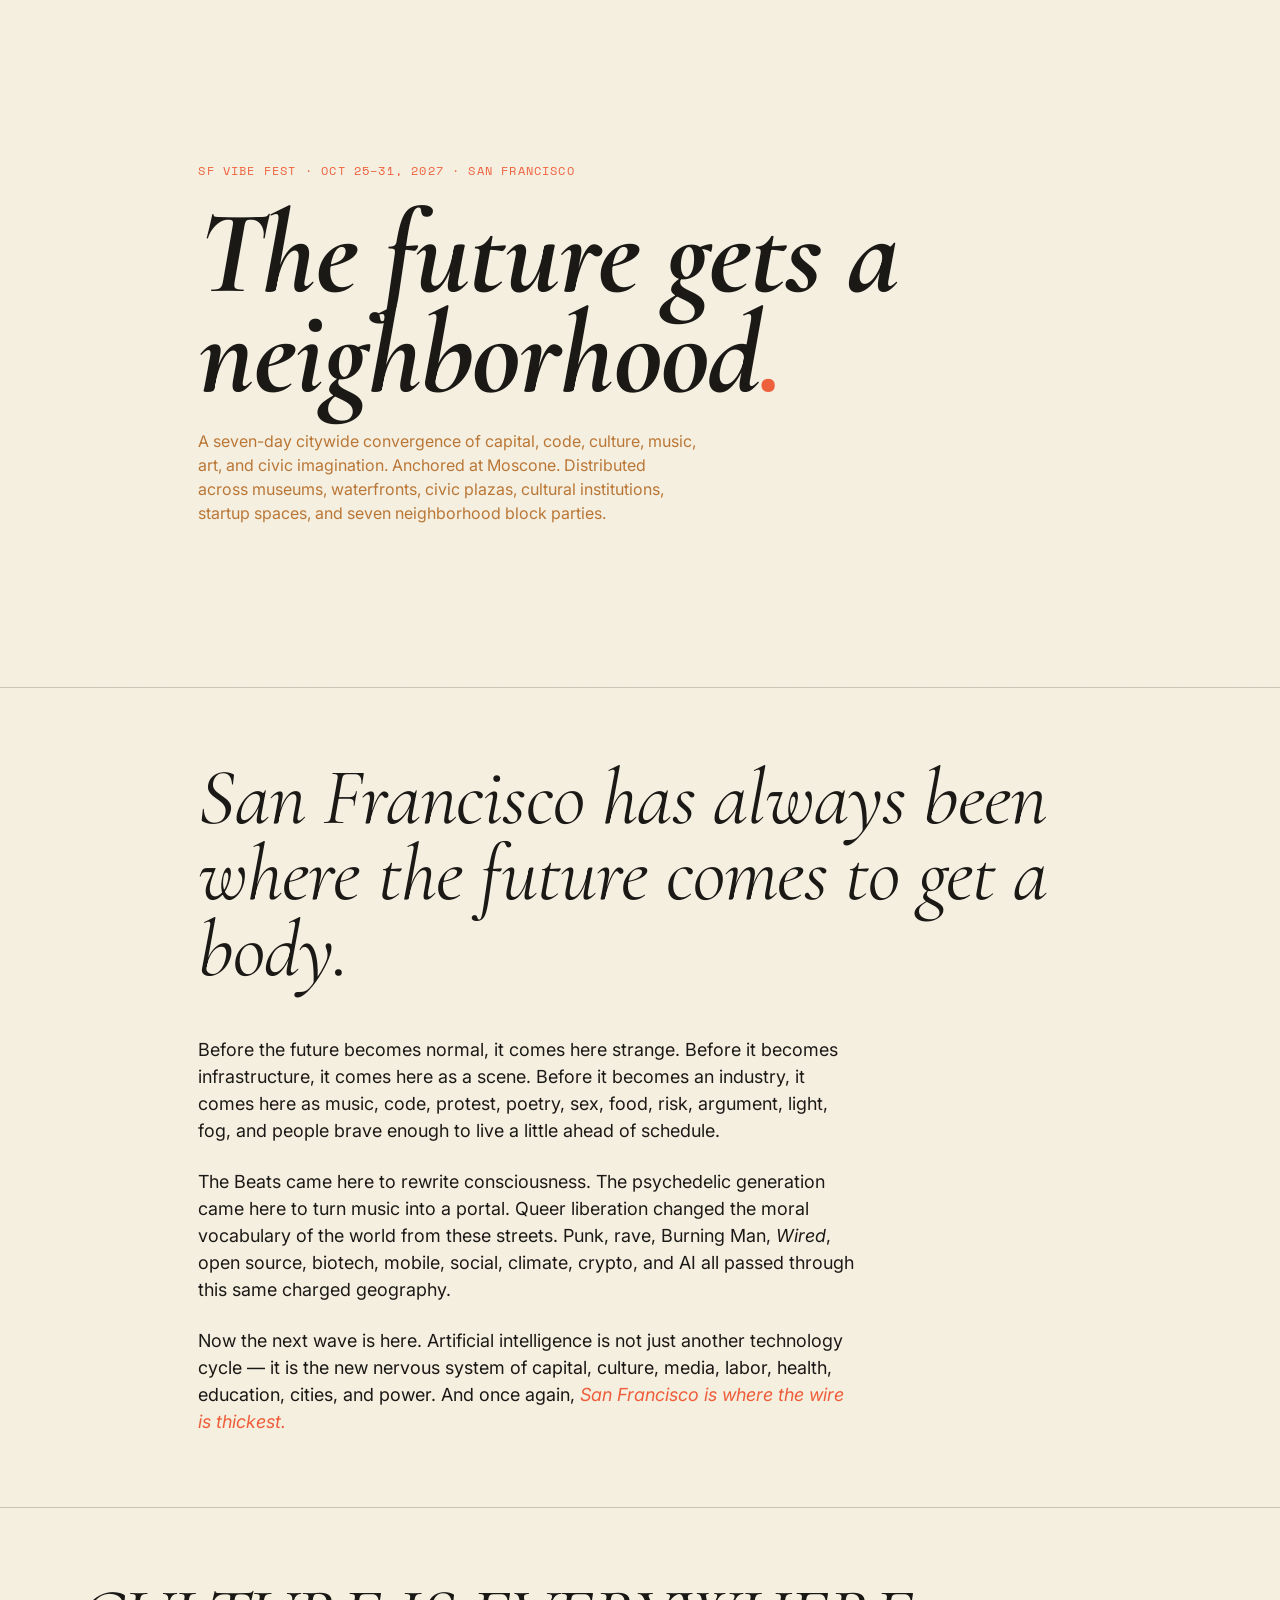
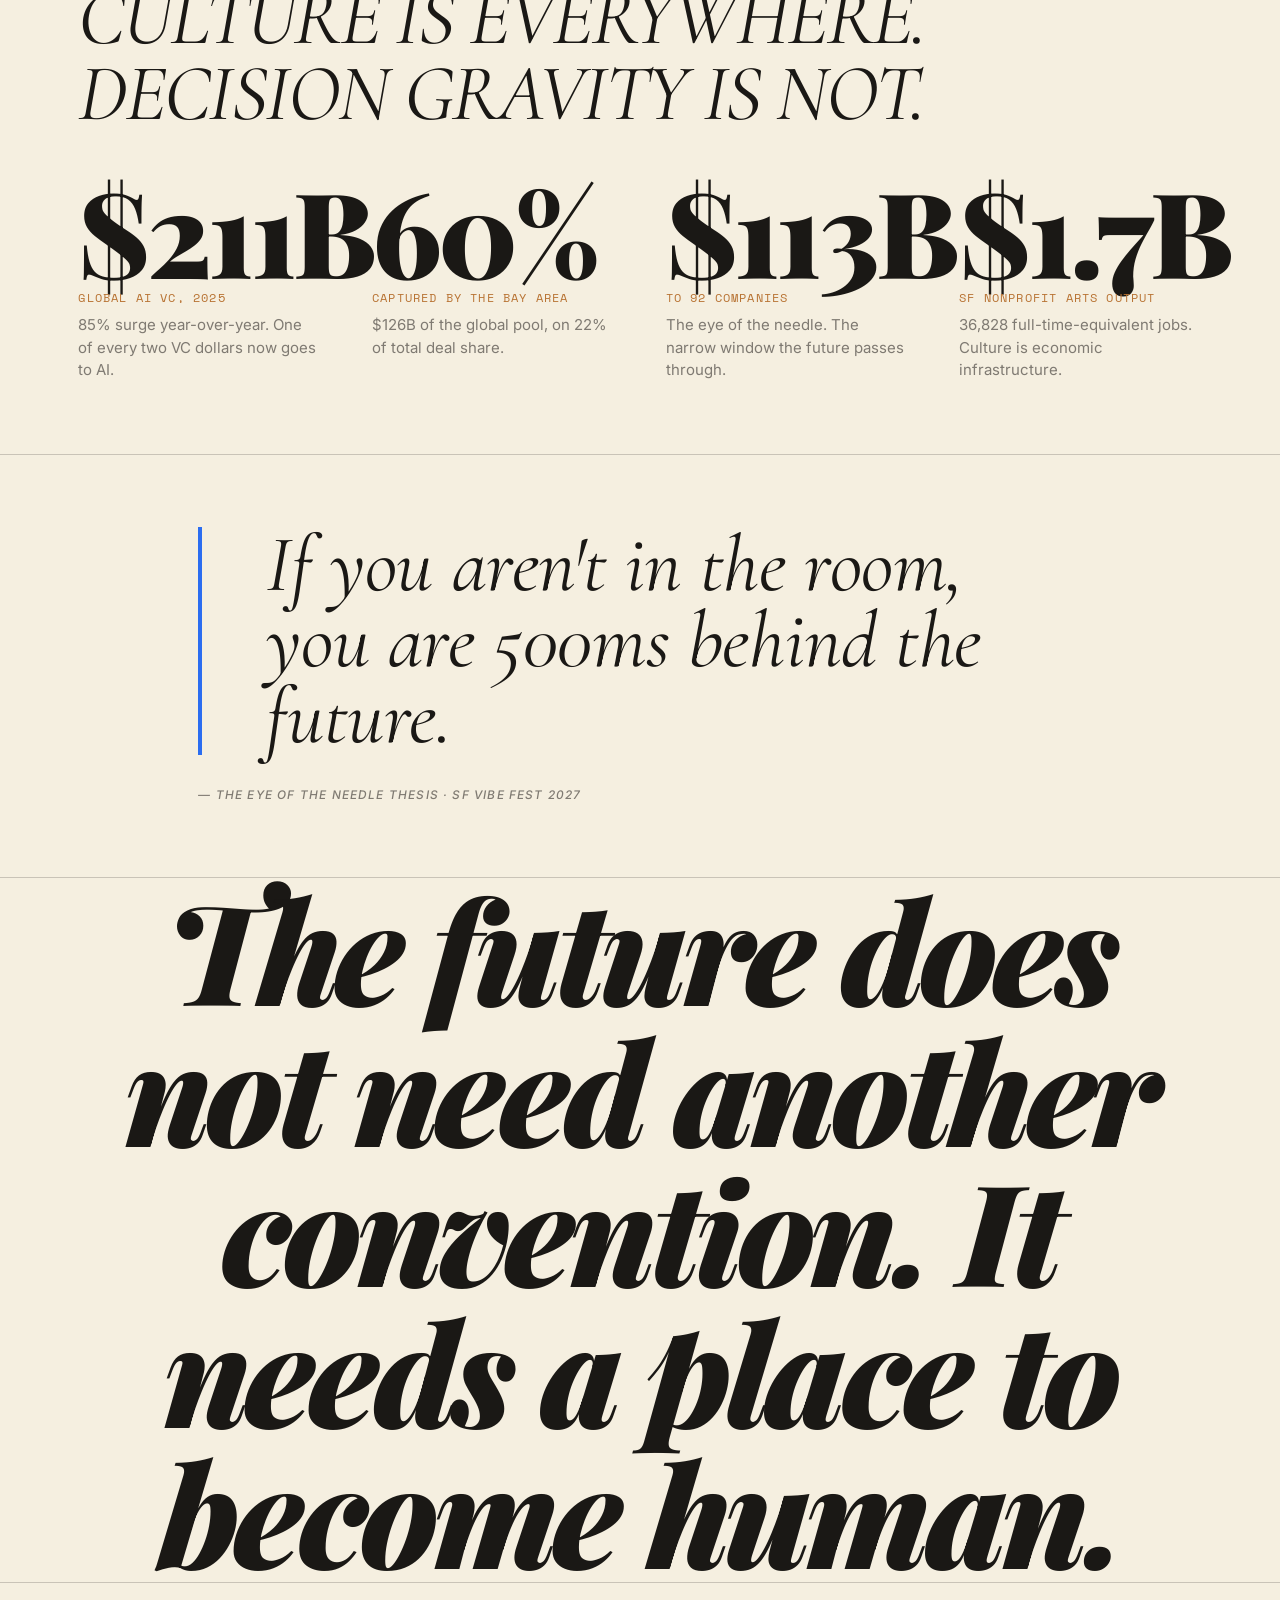
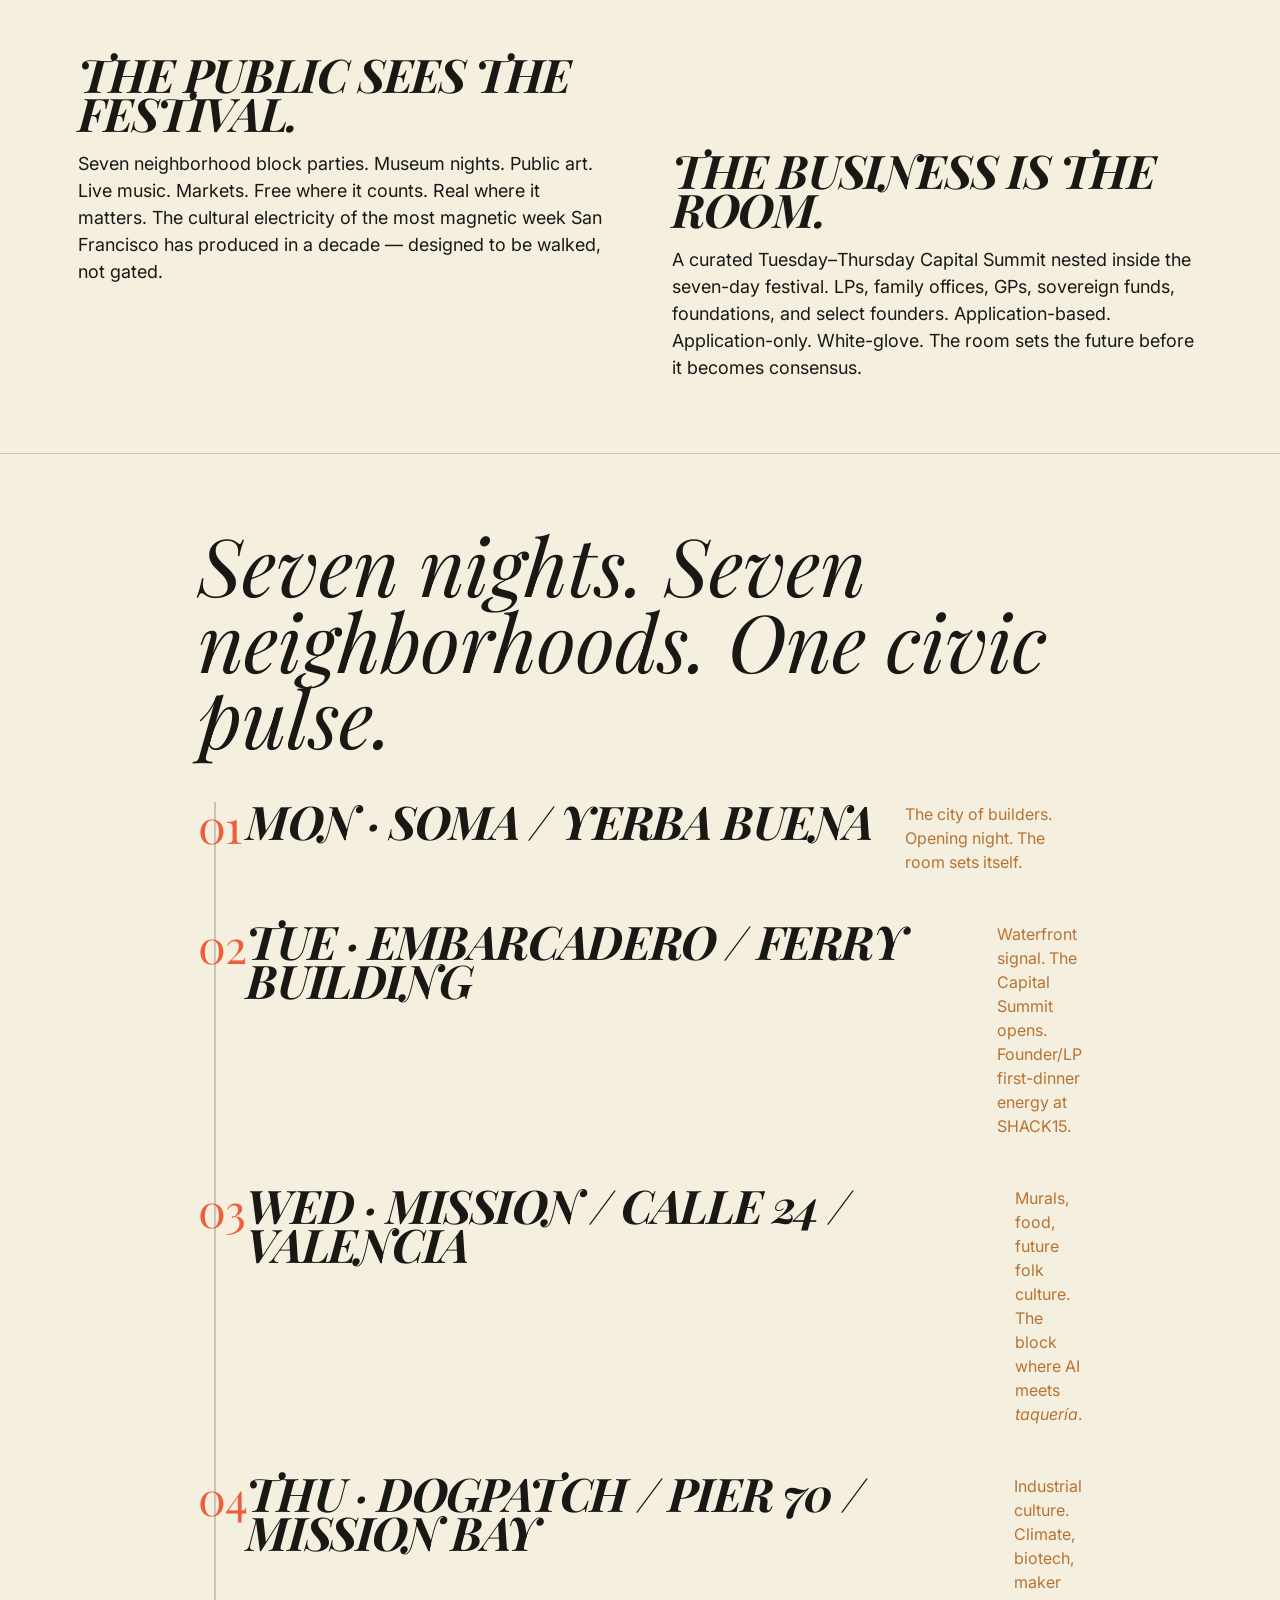
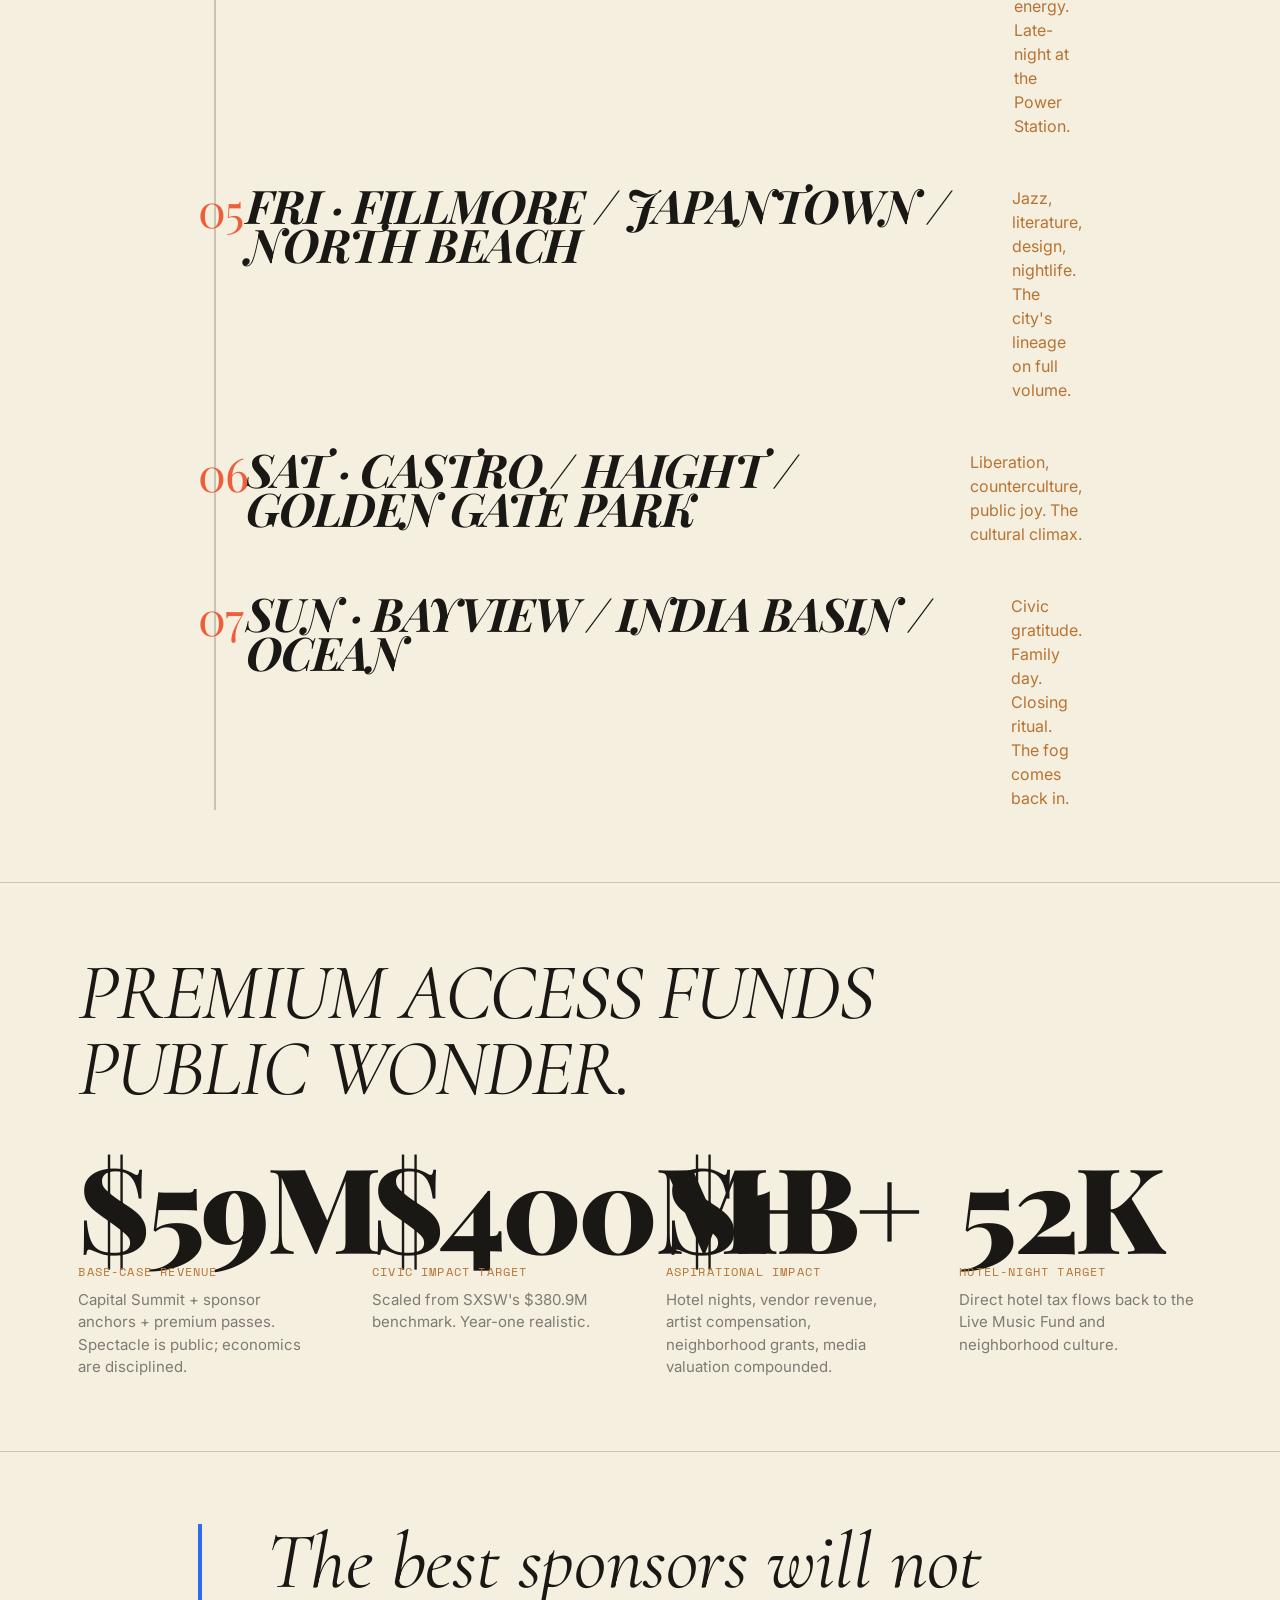
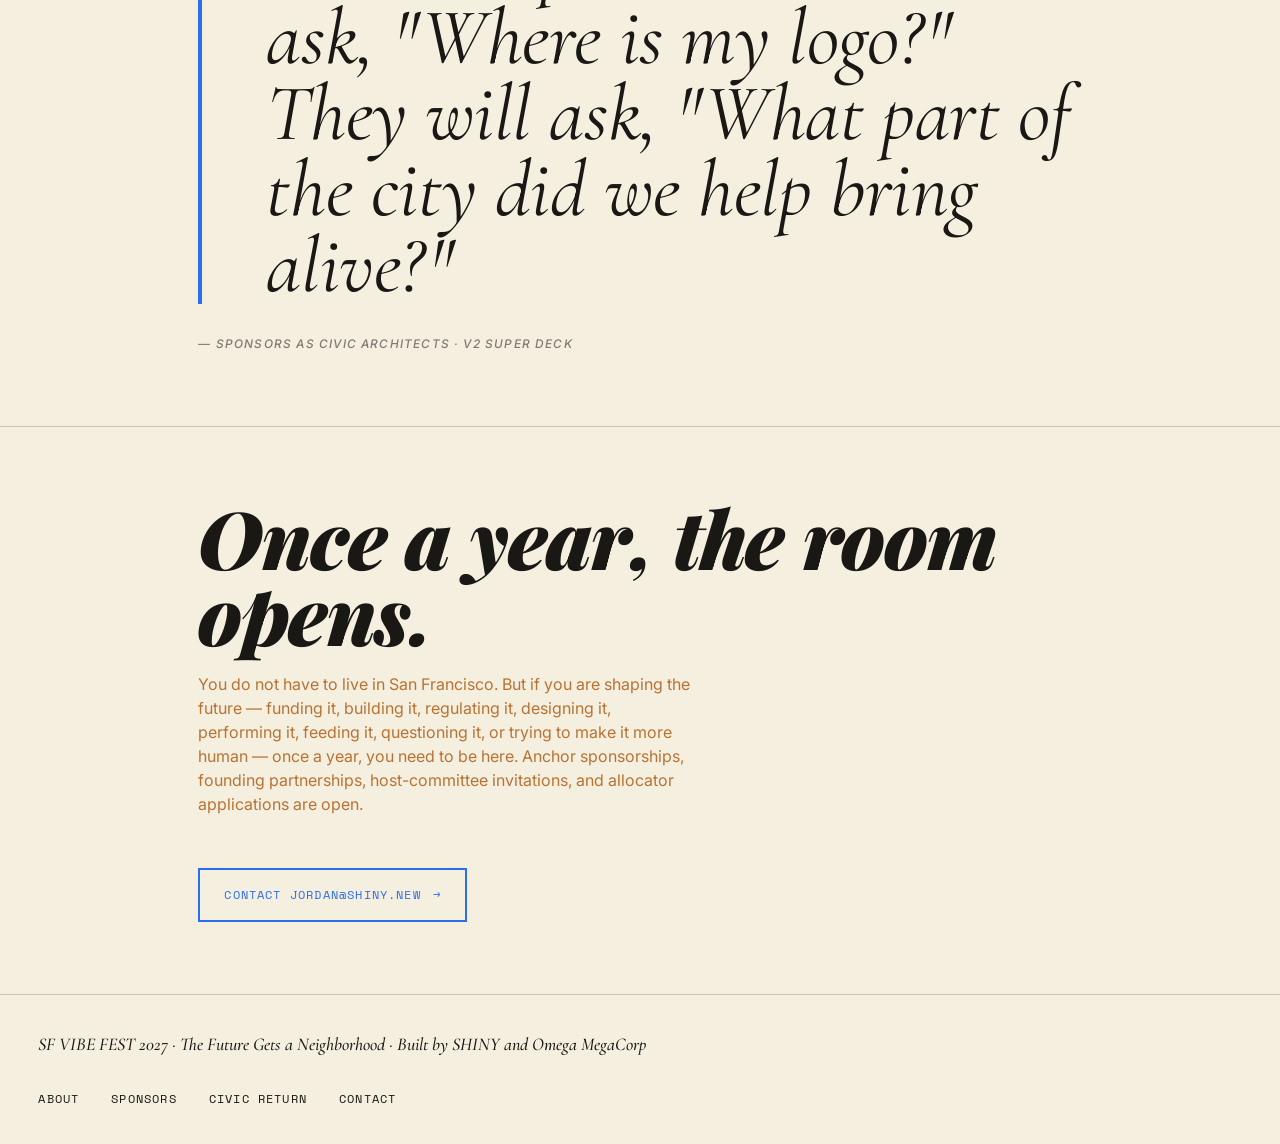
==== showcase/test-sf-vibe-fest.html @ 1c7ed0ba "Add SF Vibe Fest 2027 — second real-world adapter test (warm-electric) - adapters/examples/sf-vibe-f" ====
<!DOCTYPE html>
<html lang="en" data-mood="--custom" data-forces="immersive" data-texture="grain">
<head>
  <meta charset="UTF-8">
  <meta name="viewport" content="width=device-width, initial-scale=1.0">
  <title>SF VIBE FEST 2027 — The Future Gets a Neighborhood</title>

  <link rel="preconnect" href="https://fonts.googleapis.com">
  <link rel="preconnect" href="https://fonts.gstatic.com" crossorigin>
  <link href="https://fonts.googleapis.com/css2?family=Playfair+Display:ital,wght@0,400;0,700;0,900;1,400;1,700&family=Cormorant+Garamond:ital,wght@0,400;0,500;0,700;1,400;1,700&family=Inter:wght@400;500;700&family=Space+Mono:wght@400;700&family=DM+Sans:wght@400;500;700&display=swap" rel="stylesheet">

  <link rel="stylesheet" href="../tokens/layout.css">
  <link rel="stylesheet" href="../tokens/typography.css">
  <link rel="stylesheet" href="../tokens/color.css">
  <link rel="stylesheet" href="../tokens/motion.css">
  <link rel="stylesheet" href="../tokens/forces.css">
  <link rel="stylesheet" href="../tokens/textures.css">
  <link rel="stylesheet" href="../sections/sections.css">

  <!-- STYLE-OVERRIDES: emitted from adapters/examples/sf-vibe-fest.json -->
  <style id="style-overrides">
    /* Custom palette — Fog City Futurism */
    [data-mood="--custom"] {
      --color-bg:       #f5efe0;   /* Fog cream */
      --color-fg:       #1a1815;   /* North Beach black */
      --color-accent-1: #ee5e3a;   /* International orange */
      --color-accent-2: #b87333;   /* Copper / bronze */
      --color-discord:  #2b6df0;   /* Electric blue — AI signal */
      --color-muted:   color-mix(in oklch, var(--color-fg) 50%, var(--color-bg));
      --color-subtle:  color-mix(in oklch, var(--color-fg)  8%, var(--color-bg));
      --color-surface: color-mix(in oklch, var(--color-fg)  5%, var(--color-bg));
      --color-border:  color-mix(in oklch, var(--color-fg) 18%, var(--color-bg));
      --color-inverse: var(--color-fg);
    }
    /* Force overrides (10 dials) */
    :root {
      --force-structure: 0.65;
      --force-disruption: 0.45;
      --force-density:    0.55;
      --force-breath:     0.70;
      --force-edge:       0.75;
      --force-warmth:     0.85;
      --force-motion:     0.45;
      --force-shout:      0.55;
      --force-stillness:  0.55;
      --force-whisper:    0.45;

      /* Voice overrides — Fog City Futurism typography */
      --font-monument:   'Playfair Display', 'Times New Roman', serif;
      --font-editorial:  'Cormorant Garamond', Georgia, serif;
      --font-swiss:      'Inter', system-ui, sans-serif;
      --font-brutalist:  'Space Mono', 'Courier New', monospace;
      --font-expressive: 'DM Sans', system-ui, sans-serif;

      /* Motion scaling (motion_intensity: 0.5) */
      --motion-scale: 0.5;
      --dur-instant:  calc(150ms  * var(--motion-scale, 1));
      --dur-swift:    calc(300ms  * var(--motion-scale, 1));
      --dur-natural:  calc(500ms  * var(--motion-scale, 1));
      --dur-drift:    calc(900ms  * var(--motion-scale, 1));
      --dur-meditate: calc(1800ms * var(--motion-scale, 1));

      /* Grain tuning — slightly more present for the Xerox/halftone feel */
      --texture-grain-opacity: 0.12;
      --texture-grain-duration: calc(8s * var(--motion-scale, 1));
    }

    /* SF VIBE FEST page-specific brand tuning */
    body {
      font-family: var(--font-swiss);
      background: var(--color-bg);
      color: var(--color-fg);
      margin: 0;
    }
    /* Hero heading: heavy Playfair italic — Fillmore-poster energy */
    .cc-hero__heading {
      font-weight: 900;
      font-style: italic;
      letter-spacing: -0.03em;
      text-transform: none;
    }
    .cc-hero[data-variant="editorial"] .cc-hero__heading::after {
      content: ".";
      color: var(--color-accent-1);  /* International orange period */
    }
    .cc-hero__eyebrow {
      color: var(--color-accent-1);
      font-family: var(--font-brutalist);
      letter-spacing: 0.18em;
    }
    /* Manifesto: editorial italic for the heading — chapbook energy */
    .cc-manifesto__heading {
      font-family: var(--font-editorial);
      font-style: italic;
      font-weight: 400;
      max-width: 26ch;
      letter-spacing: -0.01em;
    }
    /* Stat-grid: massive Playfair numbers with copper labels */
    .cc-stat__num {
      font-family: var(--font-monument);
      font-weight: 900;
      color: var(--color-fg);
      letter-spacing: -0.05em;
    }
    .cc-stat__label {
      color: var(--color-accent-2);
      font-family: var(--font-brutalist);
    }
    .cc-stat-grid__heading {
      font-family: var(--font-editorial);
      font-style: italic;
      font-weight: 400;
    }
    /* Quote: large Cormorant italic, electric blue gutter — trust signal */
    .cc-quote__text {
      font-family: var(--font-editorial);
      font-style: italic;
      font-weight: 400;
      letter-spacing: -0.005em;
    }
    .cc-quote[data-variant="gutter"] .cc-quote__text {
      border-left-color: var(--color-discord);
      border-left-width: 4px;
    }
    /* Process timeline: Playfair-italic step titles, copper numeral */
    .cc-process__heading,
    .cc-process__step-title {
      font-family: var(--font-monument);
    }
    .cc-process__step-title { font-weight: 700; font-style: italic; }
    .cc-process__step::before {
      color: var(--color-accent-1);
      font-family: var(--font-monument);
    }
    /* Two-column dialogue: heavy serif headings, copper "Before" / orange "After" */
    .cc-two-col__heading {
      font-family: var(--font-monument);
      font-weight: 700;
      font-style: italic;
    }
    /* Full-bleed: massive Playfair italic across the page */
    .cc-bleed__content--type [data-bleed-text] {
      font-family: var(--font-monument);
      font-weight: 900;
      font-style: italic;
      text-transform: none;
      letter-spacing: -0.04em;
      color: var(--color-fg);
      font-size: clamp(3rem, 11vw, 14rem);
      line-height: 1.0;
    }
    /* CTA: editorial heading, copper border CTA */
    .cc-cta__heading {
      font-family: var(--font-monument);
      font-style: italic;
      font-weight: 900;
      letter-spacing: -0.02em;
      text-transform: none;
    }
    .cc-cta__action {
      border-color: var(--color-accent-1);
      color: var(--color-accent-1);
      font-family: var(--font-brutalist);
    }
    .cc-cta__action:hover {
      background: var(--color-accent-1);
      color: var(--color-bg);
    }
    /* Footer: editorial italic, lowercase except brand */
    .cc-footer__copyright {
      font-family: var(--font-editorial);
      font-style: italic;
      text-transform: none;
      letter-spacing: normal;
      color: var(--color-fg);
    }
    .cc-footer__link { font-family: var(--font-brutalist); }
    .cc-footer__link:hover { color: var(--color-accent-1); }

    /* Hairlines between sections — letterpress feel */
    .cc-section + .cc-section {
      border-top: 1px solid var(--color-border);
    }

    /* International orange highlight for inline emphasis */
    em.io { color: var(--color-accent-1); font-style: italic; }
    /* Electric blue for signal/data emphasis */
    em.eb { color: var(--color-discord); font-style: normal; font-family: var(--font-brutalist); }
  </style>
</head>
<body>

  <!-- HERO: editorial variant — the foundational promise -->
  <section class="cc-section cc-hero" data-pattern="hero" data-variant="editorial">
    <div class="container --regular flow">
      <span class="cc-hero__eyebrow voice-swiss --label">SF VIBE FEST · OCT 25–31, 2027 · SAN FRANCISCO</span>
      <h1 class="cc-hero__heading voice-monument --massive">The future gets a neighborhood</h1>
      <p class="cc-hero__subhead voice-swiss">A seven-day citywide convergence of capital, code, culture, music, art, and civic imagination. Anchored at Moscone. Distributed across museums, waterfronts, civic plazas, cultural institutions, startup spaces, and seven neighborhood block parties.</p>
    </div>
  </section>

  <!-- MANIFESTO: the opening myth -->
  <section class="cc-section cc-manifesto" data-pattern="manifesto" data-variant="default">
    <div class="container --regular flow">
      <h2 class="cc-manifesto__heading voice-editorial --display">San Francisco has always been where the future comes to get a body.</h2>
      <div class="cc-manifesto__body">
        <p class="voice-swiss">Before the future becomes normal, it comes here strange. Before it becomes infrastructure, it comes here as a scene. Before it becomes an industry, it comes here as music, code, protest, poetry, sex, food, risk, argument, light, fog, and people brave enough to live a little ahead of schedule.</p>
        <p class="voice-swiss">The Beats came here to rewrite consciousness. The psychedelic generation came here to turn music into a portal. Queer liberation changed the moral vocabulary of the world from these streets. Punk, rave, Burning Man, <em>Wired</em>, open source, biotech, mobile, social, climate, crypto, and AI all passed through this same charged geography.</p>
        <p class="voice-swiss">Now the next wave is here. Artificial intelligence is not just another technology cycle — it is the new nervous system of capital, culture, media, labor, health, education, cities, and power. And once again, <em class="io">San Francisco is where the wire is thickest.</em></p>
      </div>
    </div>
  </section>

  <!-- STAT-GRID: the proof cards -->
  <section class="cc-section cc-stat-grid" data-pattern="stat-grid" data-variant="default">
    <div class="container --wide flow">
      <h2 class="cc-stat-grid__heading voice-monument --display">Culture is everywhere. Decision gravity is not.</h2>
      <div class="cc-stat-grid__items">
        <div class="cc-stat">
          <span class="cc-stat__num voice-monument --massive">$211B</span>
          <span class="cc-stat__label voice-swiss --label">global AI VC, 2025</span>
          <span class="cc-stat__caption voice-swiss">85% surge year-over-year. One of every two VC dollars now goes to AI.</span>
        </div>
        <div class="cc-stat">
          <span class="cc-stat__num voice-monument --massive">60%</span>
          <span class="cc-stat__label voice-swiss --label">captured by the Bay Area</span>
          <span class="cc-stat__caption voice-swiss">$126B of the global pool, on 22% of total deal share.</span>
        </div>
        <div class="cc-stat">
          <span class="cc-stat__num voice-monument --massive">$113B</span>
          <span class="cc-stat__label voice-swiss --label">to 92 companies</span>
          <span class="cc-stat__caption voice-swiss">The eye of the needle. The narrow window the future passes through.</span>
        </div>
        <div class="cc-stat">
          <span class="cc-stat__num voice-monument --massive">$1.7B</span>
          <span class="cc-stat__label voice-swiss --label">SF nonprofit arts output</span>
          <span class="cc-stat__caption voice-swiss">36,828 full-time-equivalent jobs. Culture is economic infrastructure.</span>
        </div>
      </div>
    </div>
  </section>

  <!-- QUOTE: gutter variant — the thesis line as pull quote, electric-blue gutter -->
  <section class="cc-section cc-quote" data-pattern="quote" data-variant="gutter">
    <div class="container --regular">
      <blockquote class="cc-quote__body">
        <p class="cc-quote__text voice-editorial --display">If you aren't in the room, you are 500ms behind the future.</p>
        <cite class="cc-quote__attribution voice-swiss --label">— The Eye of the Needle thesis · SF VIBE FEST 2027</cite>
      </blockquote>
    </div>
  </section>

  <!-- FULL-BLEED: the brand promise -->
  <section class="cc-section cc-bleed" data-pattern="full-bleed" data-variant="type">
    <div class="cc-bleed__content cc-bleed__content--type">
      <span class="voice-monument" data-bleed-text>The future does not need another convention. It needs a place to become human.</span>
    </div>
  </section>

  <!-- TWO-COLUMN: the public sees the festival / the business is the room -->
  <section class="cc-section cc-two-col" data-pattern="two-column" data-variant="dialogue">
    <div class="container --wide">
      <div class="cc-two-col__grid">
        <div class="cc-two-col__col">
          <h3 class="cc-two-col__heading voice-monument">The public sees the festival.</h3>
          <p class="cc-two-col__body voice-swiss">Seven neighborhood block parties. Museum nights. Public art. Live music. Markets. Free where it counts. Real where it matters. The cultural electricity of the most magnetic week San Francisco has produced in a decade — designed to be walked, not gated.</p>
        </div>
        <div class="cc-two-col__col">
          <h3 class="cc-two-col__heading voice-monument">The business is the room.</h3>
          <p class="cc-two-col__body voice-swiss">A curated Tuesday–Thursday Capital Summit nested inside the seven-day festival. LPs, family offices, GPs, sovereign funds, foundations, and select founders. Application-based. Application-only. White-glove. The room sets the future before it becomes consensus.</p>
        </div>
      </div>
    </div>
  </section>

  <!-- PROCESS: the 7-night arc, timeline variant -->
  <section class="cc-section cc-process" data-pattern="process" data-variant="timeline">
    <div class="container --regular flow">
      <h2 class="cc-process__heading voice-editorial --display">Seven nights. Seven neighborhoods. One civic pulse.</h2>
      <ol class="cc-process__steps">
        <li class="cc-process__step">
          <h3 class="cc-process__step-title voice-monument">Mon · SoMa / Yerba Buena</h3>
          <p class="cc-process__step-body voice-swiss">The city of builders. Opening night. The room sets itself.</p>
        </li>
        <li class="cc-process__step">
          <h3 class="cc-process__step-title voice-monument">Tue · Embarcadero / Ferry Building</h3>
          <p class="cc-process__step-body voice-swiss">Waterfront signal. The Capital Summit opens. Founder/LP first-dinner energy at SHACK15.</p>
        </li>
        <li class="cc-process__step">
          <h3 class="cc-process__step-title voice-monument">Wed · Mission / Calle 24 / Valencia</h3>
          <p class="cc-process__step-body voice-swiss">Murals, food, future folk culture. The block where AI meets <em>taquería</em>.</p>
        </li>
        <li class="cc-process__step">
          <h3 class="cc-process__step-title voice-monument">Thu · Dogpatch / Pier 70 / Mission Bay</h3>
          <p class="cc-process__step-body voice-swiss">Industrial culture. Climate, biotech, maker energy. Late-night at the Power Station.</p>
        </li>
        <li class="cc-process__step">
          <h3 class="cc-process__step-title voice-monument">Fri · Fillmore / Japantown / North Beach</h3>
          <p class="cc-process__step-body voice-swiss">Jazz, literature, design, nightlife. The city's lineage on full volume.</p>
        </li>
        <li class="cc-process__step">
          <h3 class="cc-process__step-title voice-monument">Sat · Castro / Haight / Golden Gate Park</h3>
          <p class="cc-process__step-body voice-swiss">Liberation, counterculture, public joy. The cultural climax.</p>
        </li>
        <li class="cc-process__step">
          <h3 class="cc-process__step-title voice-monument">Sun · Bayview / India Basin / Ocean</h3>
          <p class="cc-process__step-body voice-swiss">Civic gratitude. Family day. Closing ritual. The fog comes back in.</p>
        </li>
      </ol>
    </div>
  </section>

  <!-- STAT-GRID #2: the equation of scale -->
  <section class="cc-section cc-stat-grid" data-pattern="stat-grid" data-variant="default">
    <div class="container --wide flow">
      <h2 class="cc-stat-grid__heading voice-monument --display">Premium access funds public wonder.</h2>
      <div class="cc-stat-grid__items">
        <div class="cc-stat">
          <span class="cc-stat__num voice-monument --massive">$59M</span>
          <span class="cc-stat__label voice-swiss --label">base-case revenue</span>
          <span class="cc-stat__caption voice-swiss">Capital Summit + sponsor anchors + premium passes. Spectacle is public; economics are disciplined.</span>
        </div>
        <div class="cc-stat">
          <span class="cc-stat__num voice-monument --massive">$400M+</span>
          <span class="cc-stat__label voice-swiss --label">civic impact target</span>
          <span class="cc-stat__caption voice-swiss">Scaled from SXSW's $380.9M benchmark. Year-one realistic.</span>
        </div>
        <div class="cc-stat">
          <span class="cc-stat__num voice-monument --massive">$1B+</span>
          <span class="cc-stat__label voice-swiss --label">aspirational impact</span>
          <span class="cc-stat__caption voice-swiss">Hotel nights, vendor revenue, artist compensation, neighborhood grants, media valuation compounded.</span>
        </div>
        <div class="cc-stat">
          <span class="cc-stat__num voice-monument --massive">52k</span>
          <span class="cc-stat__label voice-swiss --label">hotel-night target</span>
          <span class="cc-stat__caption voice-swiss">Direct hotel tax flows back to the Live Music Fund and neighborhood culture.</span>
        </div>
      </div>
    </div>
  </section>

  <!-- QUOTE #2: sponsors as civic architects -->
  <section class="cc-section cc-quote" data-pattern="quote" data-variant="gutter">
    <div class="container --regular">
      <blockquote class="cc-quote__body">
        <p class="cc-quote__text voice-editorial --display">The best sponsors will not ask, "Where is my logo?" They will ask, "What part of the city did we help bring alive?"</p>
        <cite class="cc-quote__attribution voice-swiss --label">— Sponsors as civic architects · v2 Super Deck</cite>
      </blockquote>
    </div>
  </section>

  <!-- CTA: the invitation -->
  <section class="cc-section cc-cta" data-pattern="cta" data-variant="discord">
    <div class="container --regular flow">
      <h2 class="cc-cta__heading voice-monument --display">Once a year, the room opens.</h2>
      <p class="cc-cta__supporting voice-swiss">You do not have to live in San Francisco. But if you are shaping the future — funding it, building it, regulating it, designing it, performing it, feeding it, questioning it, or trying to make it more human — once a year, you need to be here. Anchor sponsorships, founding partnerships, host-committee invitations, and allocator applications are open.</p>
        <a class="cc-cta__action voice-swiss --label" href="mailto:jordan@shiny.new">
          CONTACT JORDAN@SHINY.NEW
          <span class="cc-cta__arrow" aria-hidden="true">→</span>
        </a>
    </div>
  </section>

  <!-- FOOTER -->
  <footer class="cc-section cc-footer" data-pattern="footer" data-variant="editorial">
    <div class="container flex-between">
      <span class="cc-footer__copyright voice-swiss --label">SF VIBE FEST 2027 · The Future Gets a Neighborhood · Built by SHINY and Omega MegaCorp</span>
      <nav class="cc-footer__nav">
        <a class="cc-footer__link voice-swiss --label" href="#about">about</a>
        <a class="cc-footer__link voice-swiss --label" href="#sponsors">sponsors</a>
        <a class="cc-footer__link voice-swiss --label" href="#civic">civic return</a>
        <a class="cc-footer__link voice-swiss --label" href="mailto:jordan@shiny.new">contact</a>
      </nav>
    </div>
  </footer>

</body>
</html>
---- tokens/layout.css ----
/* ============================================
   LAYOUT — Beyond the Grid
   ============================================
   Grids are a starting point, not a prison.
   These primitives enable creative composition.
   ============================================ */

/* ============================================
   RESET & FOUNDATION
   ============================================ */
*, *::before, *::after {
  box-sizing: border-box;
  margin: 0;
  padding: 0;
}

html {
  scroll-behavior: smooth;
  text-size-adjust: 100%;
  -webkit-text-size-adjust: 100%;
}

body {
  min-height: 100dvh;
  background: var(--color-bg);
  color: var(--color-fg);
  -webkit-font-smoothing: antialiased;
  -moz-osx-font-smoothing: grayscale;
}

img, video, svg {
  display: block;
  max-width: 100%;
  height: auto;
}

:root {
  /* ============================================
     SPACING SCALE — Rhythmic, not arbitrary
     ============================================ */
  --space-3xs:  clamp(0.125rem, 0.05vw + 0.1rem, 0.1875rem);
  --space-2xs:  clamp(0.25rem, 0.1vw + 0.2rem, 0.375rem);
  --space-xs:   clamp(0.5rem, 0.3vw + 0.35rem, 0.75rem);
  --space-s:    clamp(0.75rem, 0.5vw + 0.5rem, 1rem);
  --space-m:    clamp(1rem, 1vw + 0.5rem, 1.5rem);
  --space-l:    clamp(1.5rem, 2vw + 0.5rem, 2.5rem);
  --space-xl:   clamp(2rem, 3vw + 0.5rem, 4rem);
  --space-2xl:  clamp(3rem, 5vw + 1rem, 6rem);
  --space-3xl:  clamp(4rem, 8vw + 1rem, 10rem);
  --space-4xl:  clamp(6rem, 12vw + 1rem, 16rem);

  /* ============================================
     CONTAINER WIDTHS
     ============================================ */
  --container-narrow:  640px;
  --container-regular: 960px;
  --container-wide:    1200px;
  --container-max:     1600px;
  --container-bleed:   100%;

  /* Page gutter */
  --gutter: clamp(1rem, 3vw, 3rem);
}

/* ============================================
   CONTAINERS — Content width control
   ============================================ */
.container {
  width: 100%;
  max-width: var(--container-max);
  margin-inline: auto;
  padding-inline: var(--gutter);
}

.container.--narrow  { max-width: var(--container-narrow); }
.container.--regular { max-width: var(--container-regular); }
.container.--wide    { max-width: var(--container-wide); }
.container.--bleed   { max-width: none; padding-inline: 0; }

/* ============================================
   GRIDS — Systematic to Expressive
   ============================================ */

/* --- Swiss Grid: The 12-column foundation --- */
.grid-swiss {
  display: grid;
  grid-template-columns: repeat(12, 1fr);
  gap: var(--space-m);
  padding-inline: var(--gutter);
}

/* --- Auto Grid: Content-driven --- */
.grid-auto {
  display: grid;
  grid-template-columns: repeat(auto-fill, minmax(var(--grid-min, 280px), 1fr));
  gap: var(--space-l);
}

/* --- Asymmetric Grid: Deliberate imbalance --- */
.grid-asymmetric {
  display: grid;
  grid-template-columns: 2fr 1fr;
  gap: var(--space-l);
}

.grid-asymmetric.--reverse {
  grid-template-columns: 1fr 2fr;
}

.grid-asymmetric.--golden {
  grid-template-columns: 1.618fr 1fr;
}

.grid-asymmetric.--extreme {
  grid-template-columns: 3fr 1fr;
}

/* --- Editorial Grid: Mixed column widths --- */
.grid-editorial {
  display: grid;
  grid-template-columns:
    [full-start] var(--gutter)
    [wide-start] 1fr
    [content-start] min(65ch, 100%)
    [content-end] 1fr
    [wide-end] var(--gutter)
    [full-end];
}

.grid-editorial > * {
  grid-column: content;
}

.grid-editorial > .--wide {
  grid-column: wide;
}

.grid-editorial > .--full {
  grid-column: full;
}

/* --- Masonry-like: CSS columns fallback --- */
.grid-masonry {
  columns: var(--grid-columns, 3);
  column-gap: var(--space-l);
}

.grid-masonry > * {
  break-inside: avoid;
  margin-bottom: var(--space-l);
}

/* --- Cargo-style: Tight table grid --- */
.grid-cargo {
  display: grid;
  grid-template-columns: repeat(var(--cols, 3), 1fr);
  gap: 1px;
  background: var(--color-border);
}

.grid-cargo > * {
  background: var(--color-bg);
  padding: var(--space-m);
}

/* ============================================
   OVERLAP COMPOSITIONS — Z-index play
   ============================================ */
.comp-overlap {
  display: grid;
  grid-template: 1fr / 1fr;
}

.comp-overlap > * {
  grid-area: 1 / 1;
}

.comp-overlap > :nth-child(1) { z-index: 1; }
.comp-overlap > :nth-child(2) { z-index: 2; }
.comp-overlap > :nth-child(3) { z-index: 3; }

/* --- Offset overlap --- */
.comp-offset {
  position: relative;
}

.comp-offset > :nth-child(2) {
  position: absolute;
  top: var(--offset-y, 15%);
  left: var(--offset-x, 60%);
  width: var(--offset-size, 50%);
  z-index: 2;
}

/* ============================================
   SECTION PATTERNS — Full-page blocks
   ============================================ */

/* Hero: Full viewport height */
.section-hero {
  min-height: 100dvh;
  display: flex;
  flex-direction: column;
  justify-content: center;
  padding: var(--gutter);
}

.section-hero.--end {
  justify-content: flex-end;
  padding-bottom: var(--space-3xl);
}

.section-hero.--split {
  display: grid;
  grid-template-columns: 1fr 1fr;
  align-items: center;
}

/* Spacer section — The Column of Air */
.section-breath {
  padding-block: var(--space-3xl);
}

.section-breath.--massive {
  padding-block: var(--space-4xl);
}

/* Edge-to-edge section */
.section-bleed {
  width: 100vw;
  margin-left: calc(-1 * var(--gutter));
  overflow: hidden;
}

/* Sticky section (for scroll-based reveals) */
.section-sticky {
  position: sticky;
  top: 0;
  min-height: 100dvh;
  display: flex;
  align-items: center;
}

/* ============================================
   FLOW UTILITY — Vertical rhythm
   ============================================ */
.flow > * + * {
  margin-top: var(--flow-gap, var(--space-m));
}

.flow.--tight  { --flow-gap: var(--space-xs); }
.flow.--loose  { --flow-gap: var(--space-xl); }
.flow.--breath { --flow-gap: var(--space-3xl); }

/* ============================================
   FLEX UTILITIES
   ============================================ */
.flex        { display: flex; }
.flex-col    { flex-direction: column; }
.flex-wrap   { flex-wrap: wrap; }
.flex-center { align-items: center; justify-content: center; }
.flex-between { justify-content: space-between; align-items: center; }
.flex-end    { justify-content: flex-end; }
.gap-xs      { gap: var(--space-xs); }
.gap-s       { gap: var(--space-s); }
.gap-m       { gap: var(--space-m); }
.gap-l       { gap: var(--space-l); }
.gap-xl      { gap: var(--space-xl); }

/* ============================================
   DEPTH — Z-index scale
   ============================================ */
:root {
  --z-below:    -1;
  --z-base:      0;
  --z-above:     1;
  --z-overlay:   10;
  --z-modal:     100;
  --z-toast:     1000;
  --z-max:       9999;
}

/* ============================================
   RESPONSIVE — Breakpoint-driven adjustments
   ============================================ */
@media (max-width: 768px) {
  .grid-swiss {
    grid-template-columns: repeat(4, 1fr);
  }

  .grid-asymmetric,
  .grid-asymmetric.--reverse,
  .grid-asymmetric.--golden,
  .grid-asymmetric.--extreme {
    grid-template-columns: 1fr;
  }

  .section-hero.--split {
    grid-template-columns: 1fr;
  }

  .grid-masonry {
    columns: 1;
  }

  .grid-cargo {
    --cols: 1;
  }
}

@media (min-width: 769px) and (max-width: 1200px) {
  .grid-swiss {
    grid-template-columns: repeat(8, 1fr);
  }

  .grid-masonry {
    columns: 2;
  }
}
---- tokens/typography.css ----
/* ============================================
   TYPOGRAPHY — Five Voices, One System
   ============================================
   Type is the primary material. Everything else is secondary.
   ============================================ */

/* --- Font Face Declarations --- */
/* Using high-quality system + Google Fonts stack.
   Replace with self-hosted or commercial fonts for production. */

@import url('https://fonts.googleapis.com/css2?family=Inter:wght@100..900&family=Space+Grotesk:wght@300..700&family=Space+Mono:ital,wght@0,400;0,700;1,400&family=Playfair+Display:ital,wght@0,400..900;1,400..900&family=DM+Sans:ital,opsz,wght@0,9..40,100..1000;1,9..40,100..1000&display=swap');

:root {
  /* ============================================
     FONT STACKS — The Five Voices
     ============================================ */

  /* MONUMENT — Architectural, display, impact */
  --font-monument: 'Space Grotesk', 'Inter', system-ui, sans-serif;

  /* EDITORIAL — Elegant, literary, refined */
  --font-editorial: 'Playfair Display', 'Georgia', 'Times New Roman', serif;

  /* SWISS — Systematic, clean, informational */
  --font-swiss: 'Inter', 'Helvetica Neue', 'Arial', system-ui, sans-serif;

  /* BRUTALIST — Raw, mechanical, unapologetic */
  --font-brutalist: 'Space Mono', 'Courier New', monospace;

  /* EXPRESSIVE — Versatile, personality-driven */
  --font-expressive: 'DM Sans', 'Inter', system-ui, sans-serif;

  /* ============================================
     TYPE SCALE — Non-linear, dramatic jumps
     ============================================
     The violence between massive and body IS the design.
     ============================================ */

  /* Display sizes — these dominate the viewport */
  --type-massive:    clamp(3.5rem, 8vw + 1rem, 12rem);
  --type-display:    clamp(2.5rem, 5vw + 1rem, 7rem);
  --type-headline:   clamp(1.75rem, 3vw + 0.5rem, 3.5rem);

  /* Reading sizes — comfortable, precise */
  --type-subhead:    clamp(1.125rem, 1.5vw + 0.25rem, 1.5rem);
  --type-body:       clamp(0.9375rem, 0.5vw + 0.75rem, 1.125rem);
  --type-body-small: clamp(0.8125rem, 0.4vw + 0.65rem, 0.9375rem);

  /* Micro sizes — metadata, labels, captions */
  --type-caption:    clamp(0.6875rem, 0.3vw + 0.5rem, 0.8125rem);
  --type-micro:      clamp(0.5625rem, 0.25vw + 0.4rem, 0.6875rem);

  /* ============================================
     TRACKING (Letter Spacing)
     ============================================ */
  --tracking-tight:    -0.03em;
  --tracking-snug:     -0.015em;
  --tracking-normal:    0;
  --tracking-wide:      0.05em;
  --tracking-wider:     0.1em;
  --tracking-widest:    0.2em;
  --tracking-mega:      0.35em;

  /* ============================================
     LEADING (Line Height)
     ============================================ */
  --leading-crush:   0.85;    /* Massive display, letters touching */
  --leading-tight:   0.95;    /* Display text */
  --leading-snug:    1.1;     /* Headlines */
  --leading-normal:  1.5;     /* Body text */
  --leading-relaxed: 1.7;     /* Long-form reading */
  --leading-loose:   2.0;     /* Airy, editorial */

  /* ============================================
     FONT WEIGHTS
     ============================================ */
  --weight-thin:      100;
  --weight-light:     300;
  --weight-regular:   400;
  --weight-medium:    500;
  --weight-semibold:  600;
  --weight-bold:      700;
  --weight-black:     900;

  /* ============================================
     MEASURE (Max Line Width)
     ============================================ */
  --measure-narrow:   35ch;
  --measure-regular:  55ch;
  --measure-wide:     75ch;
  --measure-full:     100%;
}

/* ============================================
   TYPOGRAPHIC VOICE CLASSES
   ============================================ */

/* --- MONUMENT VOICE --- */
.voice-monument {
  font-family: var(--font-monument);
  font-weight: var(--weight-bold);
  letter-spacing: var(--tracking-tight);
  line-height: var(--leading-crush);
  text-transform: uppercase;
}

.voice-monument.--massive {
  font-size: var(--type-massive);
  letter-spacing: var(--tracking-tight);
  line-height: 0.85;
}

.voice-monument.--display {
  font-size: var(--type-display);
  line-height: var(--leading-tight);
}

/* --- EDITORIAL VOICE --- */
.voice-editorial {
  font-family: var(--font-editorial);
  font-weight: var(--weight-regular);
  letter-spacing: var(--tracking-normal);
  line-height: var(--leading-snug);
  font-style: normal;
}

.voice-editorial.--display {
  font-size: var(--type-display);
  font-weight: var(--weight-regular);
  line-height: var(--leading-tight);
  font-style: italic;
}

.voice-editorial.--body {
  font-size: var(--type-body);
  line-height: var(--leading-relaxed);
  max-width: var(--measure-regular);
}

/* --- SWISS VOICE --- */
.voice-swiss {
  font-family: var(--font-swiss);
  font-weight: var(--weight-regular);
  letter-spacing: var(--tracking-normal);
  line-height: var(--leading-normal);
}

.voice-swiss.--headline {
  font-size: var(--type-headline);
  font-weight: var(--weight-semibold);
  letter-spacing: var(--tracking-snug);
  line-height: var(--leading-snug);
}

.voice-swiss.--label {
  font-size: var(--type-caption);
  font-weight: var(--weight-medium);
  letter-spacing: var(--tracking-wider);
  text-transform: uppercase;
}

.voice-swiss.--data {
  font-size: var(--type-body-small);
  font-weight: var(--weight-regular);
  line-height: var(--leading-normal);
  font-variant-numeric: tabular-nums;
}

/* --- BRUTALIST VOICE --- */
.voice-brutalist {
  font-family: var(--font-brutalist);
  font-weight: var(--weight-bold);
  letter-spacing: var(--tracking-normal);
  line-height: var(--leading-snug);
  text-transform: uppercase;
}

.voice-brutalist.--massive {
  font-size: var(--type-massive);
  line-height: 0.9;
  letter-spacing: var(--tracking-tight);
}

.voice-brutalist.--caption {
  font-size: var(--type-caption);
  font-weight: var(--weight-regular);
  letter-spacing: var(--tracking-wide);
  text-transform: uppercase;
}

/* --- EXPRESSIVE VOICE --- */
.voice-expressive {
  font-family: var(--font-expressive);
  font-weight: var(--weight-light);
  letter-spacing: var(--tracking-normal);
  line-height: var(--leading-snug);
}

.voice-expressive.--display {
  font-size: var(--type-display);
  font-weight: var(--weight-thin);
  line-height: var(--leading-tight);
  letter-spacing: var(--tracking-snug);
}

.voice-expressive.--fluid {
  font-size: var(--type-headline);
  font-weight: var(--weight-light);
  line-height: var(--leading-relaxed);
  max-width: var(--measure-wide);
}

/* ============================================
   TYPOGRAPHIC UTILITIES
   ============================================ */

/* Optical sizing for massive type */
.type-optical-correct {
  -webkit-font-smoothing: antialiased;
  -moz-osx-font-smoothing: grayscale;
  text-rendering: optimizeLegibility;
  font-kerning: normal;
  font-feature-settings: 'kern' 1, 'liga' 1, 'calt' 1;
}

/* Text that fills its container width */
.type-fill {
  font-size: 10vw;
  white-space: nowrap;
  overflow: hidden;
}

/* Text that bleeds off the edge */
.type-bleed-left {
  margin-left: -0.05em;
}
.type-bleed-right {
  margin-right: -5vw;
  text-align: right;
}

/* Vertical text */
.type-vertical {
  writing-mode: vertical-rl;
  text-orientation: mixed;
}

/* Mixed weight in a single line (use with spans) */
.type-mixed-weight {
  font-weight: var(--weight-light);
}
.type-mixed-weight strong,
.type-mixed-weight b {
  font-weight: var(--weight-black);
}

/* Knockout / outlined text */
.type-outline {
  -webkit-text-stroke: 1.5px currentColor;
  -webkit-text-fill-color: transparent;
}

/* Gradient text */
.type-gradient {
  background: linear-gradient(135deg, var(--color-accent-1), var(--color-accent-2));
  -webkit-background-clip: text;
  -webkit-text-fill-color: transparent;
  background-clip: text;
}

/* Selection styling */
::selection {
  background: var(--color-accent-1, #000);
  color: var(--color-bg, #fff);
}
---- tokens/color.css ----
/* ============================================
   COLOR — Mood Palettes, Not Brand Colors
   ============================================
   Each mood is a complete emotional world.
   Apply via data-mood attribute on any container.
   ============================================ */

:root {
  /* ============================================
     STRUCTURAL COLORS (mood-independent)
     ============================================ */
  --color-bg:       #ffffff;
  --color-fg:       #0a0a0a;
  --color-accent-1: #0a0a0a;
  --color-accent-2: #555555;
  --color-muted:    #888888;
  --color-subtle:   #e5e5e5;
  --color-surface:  #f5f5f5;
  --color-border:   #d0d0d0;
  --color-inverse:  #ffffff;

  /* Discord accent — the one color that doesn't belong */
  --color-discord:  #ff3d00;
}

/* ============================================
   MOOD: VOID — Pure black/white, maximum contrast
   ============================================
   Gallery walls. Stark. Absolute.
   ============================================ */
[data-mood="void"] {
  --color-bg:       #000000;
  --color-fg:       #ffffff;
  --color-accent-1: #ffffff;
  --color-accent-2: #888888;
  --color-muted:    #555555;
  --color-subtle:   #1a1a1a;
  --color-surface:  #111111;
  --color-border:   #333333;
  --color-inverse:  #000000;
  --color-discord:  #ff0040;
}

[data-mood="void-inverse"] {
  --color-bg:       #ffffff;
  --color-fg:       #000000;
  --color-accent-1: #000000;
  --color-accent-2: #666666;
  --color-muted:    #999999;
  --color-subtle:   #f0f0f0;
  --color-surface:  #fafafa;
  --color-border:   #e0e0e0;
  --color-inverse:  #ffffff;
  --color-discord:  #ff0040;
}

/* ============================================
   MOOD: DUSK — Deep navy, amber, cream
   ============================================
   Sophisticated warmth. Evening light.
   ============================================ */
[data-mood="dusk"] {
  --color-bg:       #0d1117;
  --color-fg:       #f0e6d3;
  --color-accent-1: #d4a574;
  --color-accent-2: #8b6914;
  --color-muted:    #6b7280;
  --color-subtle:   #161b22;
  --color-surface:  #1c2333;
  --color-border:   #2d3748;
  --color-inverse:  #0d1117;
  --color-discord:  #ff6b35;
}

/* ============================================
   MOOD: SIGNAL — Neon on dark, digital energy
   ============================================
   Terminal glow. Cyberpunk. Urgency.
   ============================================ */
[data-mood="signal"] {
  --color-bg:       #0a0a0f;
  --color-fg:       #e0ffe0;
  --color-accent-1: #00ff88;
  --color-accent-2: #00ccff;
  --color-muted:    #4a5568;
  --color-subtle:   #111118;
  --color-surface:  #14141f;
  --color-border:   #1e1e2e;
  --color-inverse:  #0a0a0f;
  --color-discord:  #ff0066;
}

/* ============================================
   MOOD: EARTH — Ochre, sage, stone, rust
   ============================================
   Organic. Material. Grounded.
   ============================================ */
[data-mood="earth"] {
  --color-bg:       #f2ede4;
  --color-fg:       #2c2416;
  --color-accent-1: #a0522d;
  --color-accent-2: #6b7c5e;
  --color-muted:    #8b7d6b;
  --color-subtle:   #e8e0d4;
  --color-surface:  #ebe4d8;
  --color-border:   #c8bda8;
  --color-inverse:  #f2ede4;
  --color-discord:  #c73e1d;
}

/* ============================================
   MOOD: FROST — Ice blue, silver, pale violet
   ============================================
   Ethereal. Futuristic. Clean.
   ============================================ */
[data-mood="frost"] {
  --color-bg:       #f0f4f8;
  --color-fg:       #1a1f36;
  --color-accent-1: #5b6abf;
  --color-accent-2: #7c8ddb;
  --color-muted:    #8892b0;
  --color-subtle:   #e2e8f0;
  --color-surface:  #edf2f7;
  --color-border:   #cbd5e0;
  --color-inverse:  #f0f4f8;
  --color-discord:  #e53e3e;
}

/* ============================================
   MOOD: BLAZE — Vermillion, gold, heat on black
   ============================================
   Power. Intensity. Fire.
   ============================================ */
[data-mood="blaze"] {
  --color-bg:       #0a0000;
  --color-fg:       #fff0e0;
  --color-accent-1: #ff3d00;
  --color-accent-2: #ffab00;
  --color-muted:    #664433;
  --color-subtle:   #1a0800;
  --color-surface:  #1f0a00;
  --color-border:   #331100;
  --color-inverse:  #0a0000;
  --color-discord:  #00ff88;
}

/* ============================================
   MOOD: BRUISE — Purple, magenta, dark
   ============================================
   Moody. Creative. Nocturnal.
   ============================================ */
[data-mood="bruise"] {
  --color-bg:       #0f0a1a;
  --color-fg:       #e8dff5;
  --color-accent-1: #a855f7;
  --color-accent-2: #ec4899;
  --color-muted:    #6b5b7b;
  --color-subtle:   #170f26;
  --color-surface:  #1a1128;
  --color-border:   #2d1f4e;
  --color-inverse:  #0f0a1a;
  --color-discord:  #22d3ee;
}

/* ============================================
   MOOD: CONCRETE — Grays, raw, industrial
   ============================================
   Brutalist architecture. Honest material.
   ============================================ */
[data-mood="concrete"] {
  --color-bg:       #b8b8b0;
  --color-fg:       #1a1a18;
  --color-accent-1: #1a1a18;
  --color-accent-2: #555550;
  --color-muted:    #78786e;
  --color-subtle:   #a8a8a0;
  --color-surface:  #c2c2ba;
  --color-border:   #8a8a82;
  --color-inverse:  #b8b8b0;
  --color-discord:  #ff4400;
}

/* ============================================
   COLOR UTILITIES
   ============================================ */

/* Apply mood colors to background and text */
.mood-surface {
  background-color: var(--color-bg);
  color: var(--color-fg);
}

/* Inverted surface */
.mood-surface-invert {
  background-color: var(--color-fg);
  color: var(--color-bg);
}

/* Accent surface */
.mood-surface-accent {
  background-color: var(--color-accent-1);
  color: var(--color-bg);
}

/* Discord accent — the rule-breaker */
.mood-discord {
  color: var(--color-discord);
}

/* Gradient backgrounds */
.mood-gradient-subtle {
  background: linear-gradient(
    180deg,
    var(--color-bg) 0%,
    var(--color-surface) 100%
  );
}

.mood-gradient-accent {
  background: linear-gradient(
    135deg,
    var(--color-accent-1),
    var(--color-accent-2)
  );
}

/* Grain overlay — adds materiality */
.mood-grain::after {
  content: '';
  position: fixed;
  inset: 0;
  opacity: 0.035;
  pointer-events: none;
  z-index: 9999;
  background-image: url("data:image/svg+xml,%3Csvg viewBox='0 0 256 256' xmlns='http://www.w3.org/2000/svg'%3E%3Cfilter id='noise'%3E%3CfeTurbulence type='fractalNoise' baseFrequency='0.9' numOctaves='4' stitchTiles='stitch'/%3E%3C/filter%3E%3Crect width='100%25' height='100%25' filter='url(%23noise)'/%3E%3C/svg%3E");
  background-repeat: repeat;
  background-size: 256px 256px;
}
---- tokens/motion.css ----
/* ============================================
   MOTION — Choreography, Not Animation
   ============================================
   The pause between animations matters more
   than the animation itself.
   ============================================ */

:root {
  /* ============================================
     TIMING FUNCTIONS — The feel of movement
     ============================================ */
  --ease-out-expo:    cubic-bezier(0.16, 1, 0.3, 1);
  --ease-out-quart:   cubic-bezier(0.25, 1, 0.5, 1);
  --ease-out-back:    cubic-bezier(0.34, 1.56, 0.64, 1);
  --ease-in-out-sine: cubic-bezier(0.37, 0, 0.63, 1);
  --ease-spring:      cubic-bezier(0.175, 0.885, 0.32, 1.275);
  --ease-snap:        cubic-bezier(0.7, 0, 0.3, 1);
  --ease-drift:       cubic-bezier(0.25, 0.46, 0.45, 0.94);

  /* ============================================
     DURATIONS — Tempo of the interface
     ============================================ */
  --dur-instant:   100ms;
  --dur-snap:      200ms;
  --dur-swift:     350ms;
  --dur-flow:      600ms;
  --dur-drift:     1000ms;
  --dur-breathe:   2000ms;
  --dur-meditate:  4000ms;

  /* Stagger delay between sequential items */
  --stagger-tight:  30ms;
  --stagger-normal: 60ms;
  --stagger-loose:  120ms;
  --stagger-drama:  200ms;
}

/* ============================================
   KEYFRAMES — The vocabulary of movement
   ============================================ */

/* --- REVEAL: Content emerging into existence --- */
@keyframes reveal-up {
  from {
    opacity: 0;
    transform: translateY(40px);
  }
  to {
    opacity: 1;
    transform: translateY(0);
  }
}

@keyframes reveal-fade {
  from { opacity: 0; }
  to { opacity: 1; }
}

@keyframes reveal-scale {
  from {
    opacity: 0;
    transform: scale(0.92);
  }
  to {
    opacity: 1;
    transform: scale(1);
  }
}

@keyframes reveal-clip-up {
  from {
    clip-path: inset(100% 0 0 0);
  }
  to {
    clip-path: inset(0 0 0 0);
  }
}

@keyframes reveal-clip-left {
  from {
    clip-path: inset(0 100% 0 0);
  }
  to {
    clip-path: inset(0 0 0 0);
  }
}

/* --- DRIFT: Subtle continuous movement --- */
@keyframes drift-float {
  0%, 100% { transform: translateY(0); }
  50% { transform: translateY(-10px); }
}

@keyframes drift-rotate {
  from { transform: rotate(0deg); }
  to { transform: rotate(360deg); }
}

@keyframes drift-sway {
  0%, 100% { transform: rotate(-1deg); }
  50% { transform: rotate(1deg); }
}

/* --- PULSE: Living, breathing motion --- */
@keyframes pulse-glow {
  0%, 100% { opacity: 0.6; }
  50% { opacity: 1; }
}

@keyframes pulse-scale {
  0%, 100% { transform: scale(1); }
  50% { transform: scale(1.02); }
}

/* --- KINETIC TYPE: Letters in motion --- */
@keyframes type-slide-in {
  from {
    transform: translateX(-110%);
    opacity: 0;
  }
  to {
    transform: translateX(0);
    opacity: 1;
  }
}

@keyframes type-stamp {
  0% {
    transform: scale(3);
    opacity: 0;
  }
  60% {
    transform: scale(0.95);
    opacity: 1;
  }
  100% {
    transform: scale(1);
    opacity: 1;
  }
}

@keyframes type-scramble-in {
  0% {
    filter: blur(12px);
    opacity: 0;
  }
  50% {
    filter: blur(4px);
    opacity: 0.5;
  }
  100% {
    filter: blur(0);
    opacity: 1;
  }
}

/* --- MARQUEE: Continuous horizontal scroll --- */
@keyframes marquee-scroll {
  from { transform: translateX(0); }
  to { transform: translateX(-50%); }
}

/* --- TEXTURE: Grain animation --- */
@keyframes grain-shift {
  0%, 100% { transform: translate(0, 0); }
  10% { transform: translate(-5%, -10%); }
  20% { transform: translate(-15%, 5%); }
  30% { transform: translate(7%, -25%); }
  40% { transform: translate(-5%, 25%); }
  50% { transform: translate(-15%, 10%); }
  60% { transform: translate(15%, 0%); }
  70% { transform: translate(0%, 15%); }
  80% { transform: translate(3%, 35%); }
  90% { transform: translate(-10%, 10%); }
}

/* --- LINE DRAW --- */
@keyframes line-draw {
  from { stroke-dashoffset: var(--line-length, 1000); }
  to { stroke-dashoffset: 0; }
}

/* ============================================
   MOTION CLASSES — Apply to elements
   ============================================ */

/* Reveal on scroll (pair with IntersectionObserver) */
.motion-reveal {
  opacity: 0;
  transform: translateY(40px);
  transition:
    opacity var(--dur-flow) var(--ease-out-expo),
    transform var(--dur-flow) var(--ease-out-expo);
}

.motion-reveal.--visible {
  opacity: 1;
  transform: translateY(0);
}

/* Stagger children */
.motion-stagger > * {
  opacity: 0;
  transform: translateY(20px);
  transition:
    opacity var(--dur-flow) var(--ease-out-expo),
    transform var(--dur-flow) var(--ease-out-expo);
}

.motion-stagger.--visible > *:nth-child(1)  { transition-delay: calc(var(--stagger-normal) * 0); }
.motion-stagger.--visible > *:nth-child(2)  { transition-delay: calc(var(--stagger-normal) * 1); }
.motion-stagger.--visible > *:nth-child(3)  { transition-delay: calc(var(--stagger-normal) * 2); }
.motion-stagger.--visible > *:nth-child(4)  { transition-delay: calc(var(--stagger-normal) * 3); }
.motion-stagger.--visible > *:nth-child(5)  { transition-delay: calc(var(--stagger-normal) * 4); }
.motion-stagger.--visible > *:nth-child(6)  { transition-delay: calc(var(--stagger-normal) * 5); }
.motion-stagger.--visible > *:nth-child(7)  { transition-delay: calc(var(--stagger-normal) * 6); }
.motion-stagger.--visible > *:nth-child(8)  { transition-delay: calc(var(--stagger-normal) * 7); }
.motion-stagger.--visible > *:nth-child(9)  { transition-delay: calc(var(--stagger-normal) * 8); }
.motion-stagger.--visible > *:nth-child(10) { transition-delay: calc(var(--stagger-normal) * 9); }

.motion-stagger.--visible > * {
  opacity: 1;
  transform: translateY(0);
}

/* Clip reveal */
.motion-clip-up {
  clip-path: inset(100% 0 0 0);
  transition: clip-path var(--dur-drift) var(--ease-out-expo);
}
.motion-clip-up.--visible {
  clip-path: inset(0 0 0 0);
}

/* Continuous marquee */
.motion-marquee {
  display: flex;
  overflow: hidden;
  white-space: nowrap;
}

.motion-marquee > * {
  display: flex;
  animation: marquee-scroll 20s linear infinite;
  flex-shrink: 0;
}

/* Hover lift */
.motion-hover-lift {
  transition: transform var(--dur-swift) var(--ease-out-expo);
}
.motion-hover-lift:hover {
  transform: translateY(-4px);
}

/* Hover scale */
.motion-hover-scale {
  transition: transform var(--dur-swift) var(--ease-spring);
}
.motion-hover-scale:hover {
  transform: scale(1.03);
}

/* Magnetic cursor attraction (apply via JS) */
.motion-magnetic {
  transition: transform var(--dur-swift) var(--ease-out-quart);
}

/* Smooth image zoom on hover */
.motion-image-zoom {
  overflow: hidden;
}
.motion-image-zoom img {
  transition: transform var(--dur-drift) var(--ease-out-expo);
}
.motion-image-zoom:hover img {
  transform: scale(1.08);
}

/* ============================================
   SCROLL-DRIVEN ANIMATIONS (CSS-only)
   ============================================ */

@supports (animation-timeline: scroll()) {
  .motion-scroll-fade {
    animation: reveal-fade linear both;
    animation-timeline: view();
    animation-range: entry 0% entry 40%;
  }

  .motion-scroll-parallax {
    animation: drift-float linear both;
    animation-timeline: scroll();
  }
}

/* ============================================
   PREFERS-REDUCED-MOTION — Respect the user
   ============================================ */
@media (prefers-reduced-motion: reduce) {
  *,
  *::before,
  *::after {
    animation-duration: 0.01ms !important;
    animation-iteration-count: 1 !important;
    transition-duration: 0.01ms !important;
  }

  .motion-reveal,
  .motion-stagger > * {
    opacity: 1;
    transform: none;
  }

  .motion-clip-up {
    clip-path: none;
  }

  .motion-marquee > * {
    animation: none;
  }
}
---- tokens/forces.css ----
/* ============================================
   FORCES — The Five Creative Tensions
   ============================================
   Each force is a spectrum from 0 to 1.
   Compositions set these values to shape their character.
   Components read these values to adapt their behavior.
   ============================================ */

:root {
  /* --- Force: Structure ↔ Disruption --- */
  --force-structure: 0.5;     /* 0 = pure chaos, 1 = rigid grid */
  --force-disruption: 0.5;    /* inverse of structure in spirit, but independent */

  /* --- Force: Density ↔ Breath --- */
  --force-density: 0.5;       /* 0 = airy, 1 = packed */
  --force-breath: 0.5;        /* 0 = cramped, 1 = expansive whitespace */

  /* --- Force: Warmth ↔ Edge --- */
  --force-warmth: 0.5;        /* 0 = cold/mechanical, 1 = organic/human */
  --force-edge: 0.5;          /* 0 = soft/rounded, 1 = sharp/angular */

  /* --- Force: Stillness ↔ Motion --- */
  --force-stillness: 0.5;     /* 0 = kinetic, 1 = monumental calm */
  --force-motion: 0.5;        /* 0 = static, 1 = everything moves */

  /* --- Force: Whisper ↔ Shout --- */
  --force-whisper: 0.5;       /* 0 = loud, 1 = barely there */
  --force-shout: 0.5;         /* 0 = quiet, 1 = MAXIMUM VOLUME */

  /* ============================================
     DERIVED VALUES — Computed from forces
     ============================================ */

  /* Border radius: sharp (0) to organic (1rem+) */
  --derived-radius: calc(var(--force-warmth) * 1.5rem);

  /* Letter spacing: tight to tracked */
  --derived-tracking: calc((var(--force-edge) - 0.5) * 0.15em);

  /* Line height: compressed to generous */
  --derived-leading: calc(1.1 + var(--force-breath) * 0.6);

  /* Section padding: dense to expansive */
  --derived-section-pad: calc(2rem + var(--force-breath) * 10rem);

  /* Element gap: packed to spacious */
  --derived-gap: calc(0.25rem + var(--force-breath) * 3rem);

  /* Animation duration multiplier */
  --derived-duration: calc(0.15s + var(--force-motion) * 1.2s);

  /* Hover intensity: subtle to dramatic */
  --derived-hover-scale: calc(1 + var(--force-motion) * 0.08);
  --derived-hover-lift: calc(var(--force-motion) * -8px);
}

/* ============================================
   FORCE PRESETS — Named configurations
   ============================================ */

/* Swiss Editorial */
[data-forces="swiss"] {
  --force-structure: 0.85;
  --force-disruption: 0.15;
  --force-density: 0.4;
  --force-breath: 0.65;
  --force-warmth: 0.1;
  --force-edge: 0.85;
  --force-stillness: 0.8;
  --force-motion: 0.1;
  --force-whisper: 0.5;
  --force-shout: 0.4;
}

/* Brutalist */
[data-forces="brutalist"] {
  --force-structure: 0.4;
  --force-disruption: 0.8;
  --force-density: 0.85;
  --force-breath: 0.1;
  --force-warmth: 0;
  --force-edge: 1;
  --force-stillness: 0.85;
  --force-motion: 0.05;
  --force-whisper: 0;
  --force-shout: 1;
}

/* Immersive Dark */
[data-forces="immersive"] {
  --force-structure: 0.25;
  --force-disruption: 0.6;
  --force-density: 0.2;
  --force-breath: 0.8;
  --force-warmth: 0.6;
  --force-edge: 0.4;
  --force-stillness: 0.1;
  --force-motion: 0.9;
  --force-whisper: 0.5;
  --force-shout: 0.4;
}

/* Kinetic Type */
[data-forces="kinetic"] {
  --force-structure: 0.55;
  --force-disruption: 0.45;
  --force-density: 0.4;
  --force-breath: 0.5;
  --force-warmth: 0.3;
  --force-edge: 0.65;
  --force-stillness: 0;
  --force-motion: 1;
  --force-whisper: 0.3;
  --force-shout: 0.7;
}

/* Gallery Minimal */
[data-forces="gallery"] {
  --force-structure: 0.9;
  --force-disruption: 0.05;
  --force-density: 0.1;
  --force-breath: 1;
  --force-warmth: 0.3;
  --force-edge: 0.6;
  --force-stillness: 0.8;
  --force-motion: 0.2;
  --force-whisper: 0.9;
  --force-shout: 0.05;
}
---- tokens/textures.css ----
/* ============================================
   TEXTURES — Page material layer
   ============================================
   Activated via <html data-texture="...">.
   - none  (default) — no overlay
   - grain           — body::after SVG noise overlay, slow drift
   - glass           — .cc-glass utility class with backdrop-filter

   Load AFTER tokens/forces.css.
   Reuses the grain-shift @keyframes already defined in motion.css.
   ============================================ */

:root {
  --texture-grain-opacity:  0.08;
  --texture-grain-scale:    0.85;
  --texture-grain-duration: 8s;
  --texture-glass-blur:     20px;
  --texture-glass-saturate: 180%;
}

/* --- GRAIN -------------------------------------------------------- */
html[data-texture="grain"] body { position: relative; }

html[data-texture="grain"] body::after {
  content: "";
  position: fixed;
  inset: -50%;
  pointer-events: none;
  z-index: 9999;
  opacity: var(--texture-grain-opacity);
  mix-blend-mode: overlay;
  background-image: url("data:image/svg+xml;utf8,<svg viewBox='0 0 200 200' xmlns='http://www.w3.org/2000/svg'><filter id='n'><feTurbulence type='fractalNoise' baseFrequency='0.9' numOctaves='2' stitchTiles='stitch'/></filter><rect width='100%25' height='100%25' filter='url(%23n)' opacity='1'/></svg>");
  background-size: calc(200px * var(--texture-grain-scale));
  animation: grain-shift var(--texture-grain-duration) steps(8) infinite;
}

/* --- GLASS -------------------------------------------------------- */
html[data-texture="glass"] .cc-glass {
  backdrop-filter: blur(var(--texture-glass-blur))
                  saturate(var(--texture-glass-saturate));
  -webkit-backdrop-filter: blur(var(--texture-glass-blur))
                          saturate(var(--texture-glass-saturate));
  background: color-mix(in oklch, var(--color-bg) 60%, transparent);
  border: 1px solid color-mix(in oklch, var(--color-fg) 12%, transparent);
}

/* --- REDUCED-MOTION ---------------------------------------------- */
@media (prefers-reduced-motion: reduce) {
  html[data-texture="grain"] body::after {
    animation: none;
  }
}
---- sections/sections.css ----
/* ============================================
   SECTIONS — Reusable section partials
   ============================================
   Per-section rules are appended below as each
   section partial ships. Base rhythm + reset only.

   Load AFTER tokens/textures.css.
   ============================================ */

/* --- Base ---------------------------------------------------- */
.cc-section {
  position: relative;
  padding-block: clamp(4rem, 8vh, 8rem);
}

.cc-section + .cc-section {
  margin-top: 0;
}

/* Bleed sections push to viewport edges */
.cc-section[data-pattern="full-bleed"],
.cc-section[data-variant="bleed"] {
  padding-inline: 0;
}

/* Placeholder for image slots */
.cc-img-placeholder {
  display: flex;
  align-items: center;
  justify-content: center;
  background: var(--color-subtle);
  color: var(--color-muted);
  font-family: var(--font-swiss);
  font-size: var(--type-caption);
  text-transform: uppercase;
  letter-spacing: 0.1em;
  aspect-ratio: 16 / 10;
  min-height: 200px;
}

.cc-img-placeholder::before {
  content: "[ image: " attr(data-slot) " ]";
}

/* Per-section rules — appended below by Tasks 4–15 */

/* --- hero --------------------------------------------------- */
.cc-hero {
  padding-block: clamp(6rem, 18vh, 14rem);
}
.cc-hero__eyebrow {
  display: block;
  margin-bottom: 1.5rem;
  color: var(--color-discord);
}
.cc-hero__heading {
  margin: 0 0 1.5rem;
  line-height: 0.95;
  letter-spacing: -0.02em;
}
.cc-hero__subhead {
  max-width: 50ch;
  color: var(--color-accent-2);
}
.cc-hero[data-variant="editorial"] .cc-hero__heading {
  font-family: var(--font-editorial);
  letter-spacing: -0.01em;
}
.cc-hero[data-variant="editorial"] .cc-hero__heading::after {
  content: ".";
  color: var(--color-discord);
}
.cc-hero[data-variant="bleed"] .container { max-width: none; padding-inline: 4vw; }
.cc-hero[data-variant="bleed"] .cc-hero__heading { font-size: clamp(4rem, 14vw, 14rem); }

/* --- manifesto ---------------------------------------------- */
.cc-manifesto__heading {
  max-width: 22ch;
  margin: 0 0 3rem;
}
.cc-manifesto__body {
  display: grid;
  gap: 1.5rem;
  max-width: 60ch;
  font-size: var(--type-body);
}
.cc-manifesto[data-variant="numbered"] .cc-manifesto__body {
  counter-reset: cc-manifesto-p;
}
.cc-manifesto[data-variant="numbered"] .cc-manifesto__body > p {
  counter-increment: cc-manifesto-p;
  padding-left: 4rem;
  position: relative;
}
.cc-manifesto[data-variant="numbered"] .cc-manifesto__body > p::before {
  content: counter(cc-manifesto-p, decimal-leading-zero);
  position: absolute; left: 0; top: 0;
  font-family: var(--font-brutalist);
  font-size: var(--type-caption);
  color: var(--color-discord);
  letter-spacing: 0.1em;
}

/* --- quote -------------------------------------------------- */
.cc-quote__body { margin: 0; }
.cc-quote__text {
  margin: 0 0 2rem;
  max-width: 28ch;
  line-height: 1.1;
  font-style: italic;
  position: relative;
}
.cc-quote__text::before {
  content: "\201C";
  position: absolute; left: -0.5em; top: -0.1em;
  color: var(--color-discord);
  font-size: 1.4em;
  font-style: normal;
}
.cc-quote__attribution { color: var(--color-muted); display: block; }
.cc-quote__source { display: block; margin-top: 0.25em; color: var(--color-accent-2); font-style: italic; }
.cc-quote[data-variant="monument"] .cc-quote__text {
  font-family: var(--font-monument);
  font-style: normal;
  text-transform: uppercase;
  font-size: var(--type-massive);
  letter-spacing: -0.02em;
}
.cc-quote[data-variant="gutter"] .cc-quote__text {
  padding-left: 4rem;
  border-left: 4px solid var(--color-discord);
}
.cc-quote[data-variant="gutter"] .cc-quote__text::before { display: none; }

/* --- two-column --------------------------------------------- */
.cc-two-col__grid {
  display: grid;
  grid-template-columns: 1fr 1fr;
  gap: clamp(2rem, 5vw, 6rem);
}
@media (max-width: 720px) { .cc-two-col__grid { grid-template-columns: 1fr; } }
.cc-two-col__heading { margin: 0 0 1rem; font-size: var(--type-headline); }
.cc-two-col__body { margin: 0; max-width: 50ch; font-size: var(--type-body); }
.cc-two-col[data-variant="dialogue"] .cc-two-col__col:nth-child(2) { padding-top: 6rem; }
.cc-two-col[data-variant="before-after"] .cc-two-col__col:nth-child(1)::before {
  content: "Before";
  display: block; margin-bottom: 0.5rem;
  font-family: var(--font-brutalist); font-size: var(--type-caption);
  text-transform: uppercase; letter-spacing: 0.15em;
  color: var(--color-muted);
}
.cc-two-col[data-variant="before-after"] .cc-two-col__col:nth-child(2)::before {
  content: "After";
  display: block; margin-bottom: 0.5rem;
  font-family: var(--font-brutalist); font-size: var(--type-caption);
  text-transform: uppercase; letter-spacing: 0.15em;
  color: var(--color-discord);
}
/* end-two-column */

/* --- cta ---------------------------------------------------- */
.cc-cta { text-align: left; }
.cc-cta__heading { margin: 0 0 1rem; max-width: 22ch; }
.cc-cta__supporting { max-width: 50ch; color: var(--color-accent-2); margin-bottom: 2rem; }
.cc-cta__action {
  display: inline-flex; align-items: center; gap: 0.75rem;
  padding: 1rem 1.5rem;
  border: 2px solid var(--color-fg);
  color: var(--color-fg); text-decoration: none;
  text-transform: uppercase; letter-spacing: 0.1em;
  transition: transform var(--dur-swift) var(--ease-spring), background var(--dur-swift);
}
.cc-cta__action:hover { transform: translateY(-2px); background: var(--color-fg); color: var(--color-bg); }
.cc-cta__arrow { transition: transform var(--dur-swift) var(--ease-spring); }
.cc-cta__action:hover .cc-cta__arrow { transform: translateX(4px); }
.cc-cta[data-variant="discord"] .cc-cta__action {
  border-color: var(--color-discord); color: var(--color-discord);
}
.cc-cta[data-variant="discord"] .cc-cta__action:hover { background: var(--color-discord); color: var(--color-bg); }
.cc-cta[data-variant="monument"] .cc-cta__heading {
  font-size: var(--type-massive); line-height: 0.9;
}
/* end-cta */

/* --- stat-grid ---------------------------------------------- */
.cc-stat-grid__heading { margin: 0 0 3rem; max-width: 28ch; }
.cc-stat-grid__items {
  display: grid;
  grid-template-columns: repeat(auto-fit, minmax(220px, 1fr));
  gap: clamp(2rem, 4vw, 4rem);
}
.cc-stat { display: flex; flex-direction: column; gap: 0.5rem; }
.cc-stat__num {
  line-height: 0.9;
  letter-spacing: -0.04em;
  color: var(--color-fg);
}
.cc-stat__label {
  color: var(--color-discord);
  text-transform: uppercase;
  letter-spacing: 0.15em;
}
.cc-stat__caption { color: var(--color-muted); font-size: var(--type-body-small); max-width: 30ch; }
.cc-stat-grid[data-variant="bleed"] .container { max-width: none; padding-inline: 0; }
.cc-stat-grid[data-variant="bleed"] .cc-stat-grid__items { padding-inline: 4vw; border-top: 1px solid var(--color-border); padding-top: 2rem; }
.cc-stat-grid[data-variant="vertical"] .cc-stat-grid__items {
  grid-template-columns: 1fr;
  border-top: 1px solid var(--color-border);
}
.cc-stat-grid[data-variant="vertical"] .cc-stat {
  display: grid;
  grid-template-columns: auto 1fr;
  gap: 2rem;
  padding: 2rem 0;
  border-bottom: 1px solid var(--color-border);
  align-items: baseline;
}
/* end-stat-grid */

/* --- process ------------------------------------------------ */
.cc-process__heading { margin: 0 0 3rem; max-width: 28ch; }
.cc-process__steps { list-style: none; padding: 0; margin: 0; counter-reset: cc-process; display: grid; gap: 3rem; }
.cc-process__step {
  counter-increment: cc-process;
  display: grid;
  grid-template-columns: auto 1fr;
  gap: 2rem;
  align-items: start;
}
.cc-process__step::before {
  content: counter(cc-process, decimal-leading-zero);
  font-family: var(--font-monument);
  font-size: var(--type-display);
  line-height: 1;
  color: var(--color-discord);
  letter-spacing: -0.02em;
}
.cc-process__step-title { margin: 0 0 0.5rem; font-size: var(--type-headline); }
.cc-process__step-body { margin: 0; max-width: 50ch; color: var(--color-accent-2); }
.cc-process[data-variant="timeline"] .cc-process__steps {
  position: relative; padding-left: 3rem;
}
.cc-process[data-variant="timeline"] .cc-process__steps::before {
  content: ""; position: absolute; left: 1rem; top: 0; bottom: 0;
  border-left: 2px solid var(--color-border);
}
.cc-process[data-variant="timeline"] .cc-process__step { position: relative; }
.cc-process[data-variant="timeline"] .cc-process__step::before {
  position: absolute; left: -3rem; font-size: var(--type-headline);
}
.cc-process[data-variant="vertical"] .cc-process__step {
  grid-template-columns: 1fr;
  border-bottom: 1px solid var(--color-border);
  padding-bottom: 2rem;
}
/* end-process */

/* --- footer ------------------------------------------------- */
.cc-footer { padding-block: clamp(2rem, 4vh, 4rem); border-top: 1px solid var(--color-border); }
.cc-footer .container { display: flex; align-items: center; justify-content: space-between; gap: 2rem; flex-wrap: wrap; }
.cc-footer__copyright { color: var(--color-muted); text-transform: uppercase; letter-spacing: 0.1em; }
.cc-footer__nav { display: flex; gap: 2rem; flex-wrap: wrap; }
.cc-footer__link {
  color: var(--color-fg); text-decoration: none;
  text-transform: uppercase; letter-spacing: 0.1em;
  transition: color var(--dur-swift);
}
.cc-footer__link:hover { color: var(--color-discord); }
.cc-footer[data-variant="editorial"] .container { flex-direction: column; align-items: flex-start; }
.cc-footer[data-variant="editorial"] .cc-footer__copyright {
  font-family: var(--font-editorial);
  font-size: var(--type-body);
  text-transform: none;
  letter-spacing: normal;
  color: var(--color-fg);
}
.cc-footer[data-variant="bleed"] .container { max-width: none; padding-inline: 4vw; }
/* end-footer */

/* --- logo-wall ---------------------------------------------- */
.cc-logo-wall__heading {
  text-transform: uppercase; letter-spacing: 0.2em;
  color: var(--color-muted); margin: 0 0 2rem;
  text-align: center;
}
.cc-logo-wall__items {
  list-style: none; padding: 0; margin: 0;
  display: grid;
  grid-template-columns: repeat(auto-fit, minmax(140px, 1fr));
  gap: 2rem 3rem;
  align-items: center;
  justify-items: center;
}
.cc-logo-wall__item a {
  font-family: var(--font-monument);
  font-size: var(--type-headline);
  text-transform: uppercase; letter-spacing: -0.02em;
  color: var(--color-fg); text-decoration: none;
  opacity: 0.6;
  transition: opacity var(--dur-swift);
}
.cc-logo-wall__item a:hover { opacity: 1; }
.cc-logo-wall[data-variant="marquee"] .cc-logo-wall__items {
  display: flex; gap: 4rem;
  animation: marquee-scroll 30s linear infinite;
  width: max-content;
}
.cc-logo-wall[data-variant="marquee"] { overflow: hidden; }
.cc-logo-wall[data-variant="monolith"] .cc-logo-wall__items {
  grid-template-columns: 1fr;
  border-top: 1px solid var(--color-border);
}
.cc-logo-wall[data-variant="monolith"] .cc-logo-wall__item {
  padding: 2rem 0;
  border-bottom: 1px solid var(--color-border);
  width: 100%;
  justify-self: stretch;
  text-align: center;
}
.cc-logo-wall[data-variant="monolith"] .cc-logo-wall__item a { font-size: var(--type-display); }
/* end-logo-wall */

/* --- gallery ------------------------------------------------ */
.cc-gallery__heading {
  text-transform: uppercase; letter-spacing: 0.2em;
  color: var(--color-muted); margin: 0 0 2rem;
}
.cc-gallery__grid {
  display: grid;
  grid-template-columns: repeat(3, 1fr);
  gap: clamp(1rem, 2vw, 2rem);
}
@media (max-width: 720px) { .cc-gallery__grid { grid-template-columns: repeat(2, 1fr); } }
.cc-gallery__item { margin: 0; }
.cc-gallery__caption {
  margin-top: 0.75rem; color: var(--color-muted);
  text-transform: uppercase; letter-spacing: 0.1em;
}
.cc-gallery[data-variant="asymmetric"] .cc-gallery__grid {
  grid-template-columns: 2fr 1fr 1fr;
  grid-auto-rows: 200px;
}
.cc-gallery[data-variant="asymmetric"] .cc-gallery__item:nth-child(3n+1) {
  grid-row: span 2;
}
.cc-gallery[data-variant="asymmetric"] .cc-gallery__item:nth-child(3n+1) .cc-img-placeholder {
  aspect-ratio: auto; height: 100%;
}
.cc-gallery[data-variant="mosaic"] .cc-gallery__grid {
  grid-template-columns: repeat(4, 1fr);
  grid-auto-rows: 160px;
}
.cc-gallery[data-variant="mosaic"] .cc-gallery__item:nth-child(5n+1) { grid-column: span 2; grid-row: span 2; }
.cc-gallery[data-variant="mosaic"] .cc-gallery__item:nth-child(5n+4) { grid-column: span 2; }
.cc-gallery[data-variant="mosaic"] .cc-img-placeholder { aspect-ratio: auto; height: 100%; }
/* end-gallery */

/* --- full-bleed --------------------------------------------- */
.cc-bleed { padding-inline: 0; padding-block: 0; overflow: hidden; }
.cc-bleed__content {
  width: 100vw; min-height: 60vh;
  display: flex; align-items: center; justify-content: center;
  position: relative;
}
.cc-bleed__content--type {
  background: var(--color-bg);
  padding: 0 4vw;
}
.cc-bleed__content--type [data-bleed-text] {
  font-size: clamp(6rem, 22vw, 28rem);
  line-height: 0.9;
  letter-spacing: -0.04em;
  text-align: center;
  color: var(--color-fg);
  word-break: break-word;
  text-transform: uppercase;
}
.cc-bleed__content--image { min-height: 80vh; }
.cc-bleed__content--image .cc-img-placeholder {
  aspect-ratio: auto;
  height: 80vh; width: 100%;
  min-height: 0;
}
.cc-bleed__content--color {
  background: var(--bleed-color, var(--color-discord));
  color: var(--color-bg);
  min-height: 70vh;
}
.cc-bleed__content--color [class*="voice-"] {
  font-size: clamp(3rem, 10vw, 10rem);
  line-height: 0.95;
  text-align: center;
  padding: 0 4vw;
}
/* end-full-bleed */

/* --- marquee ------------------------------------------------ */
.cc-marquee-section { padding-block: clamp(2rem, 4vh, 4rem); padding-inline: 0; overflow: hidden; }
.cc-marquee__track { width: 100vw; }
.cc-marquee__inner {
  display: flex; align-items: center; gap: 3rem;
  width: max-content;
}
.cc-marquee__item {
  font-size: clamp(2rem, 6vw, 6rem);
  line-height: 1;
  text-transform: uppercase;
  letter-spacing: -0.02em;
  white-space: nowrap;
}
.cc-marquee__sep { color: var(--color-discord); font-size: 1rem; }
.cc-marquee-section[data-variant="slow"] .motion-marquee { animation-duration: 60s; }
.cc-marquee-section[data-variant="vertical"] { padding-inline: 4vw; padding-block: 0; height: 80vh; overflow: hidden; }
.cc-marquee-section[data-variant="vertical"] .cc-marquee__track { width: auto; height: 100%; }
.cc-marquee-section[data-variant="vertical"] .cc-marquee__inner {
  flex-direction: column; width: auto; height: max-content;
  animation: marquee-scroll-vertical 30s linear infinite;
}
@keyframes marquee-scroll-vertical { from { transform: translateY(0); } to { transform: translateY(-50%); } }
@media (prefers-reduced-motion: reduce) {
  .cc-marquee__inner, .cc-marquee-section[data-variant="vertical"] .cc-marquee__inner { animation: none; }
}
/* end-marquee */
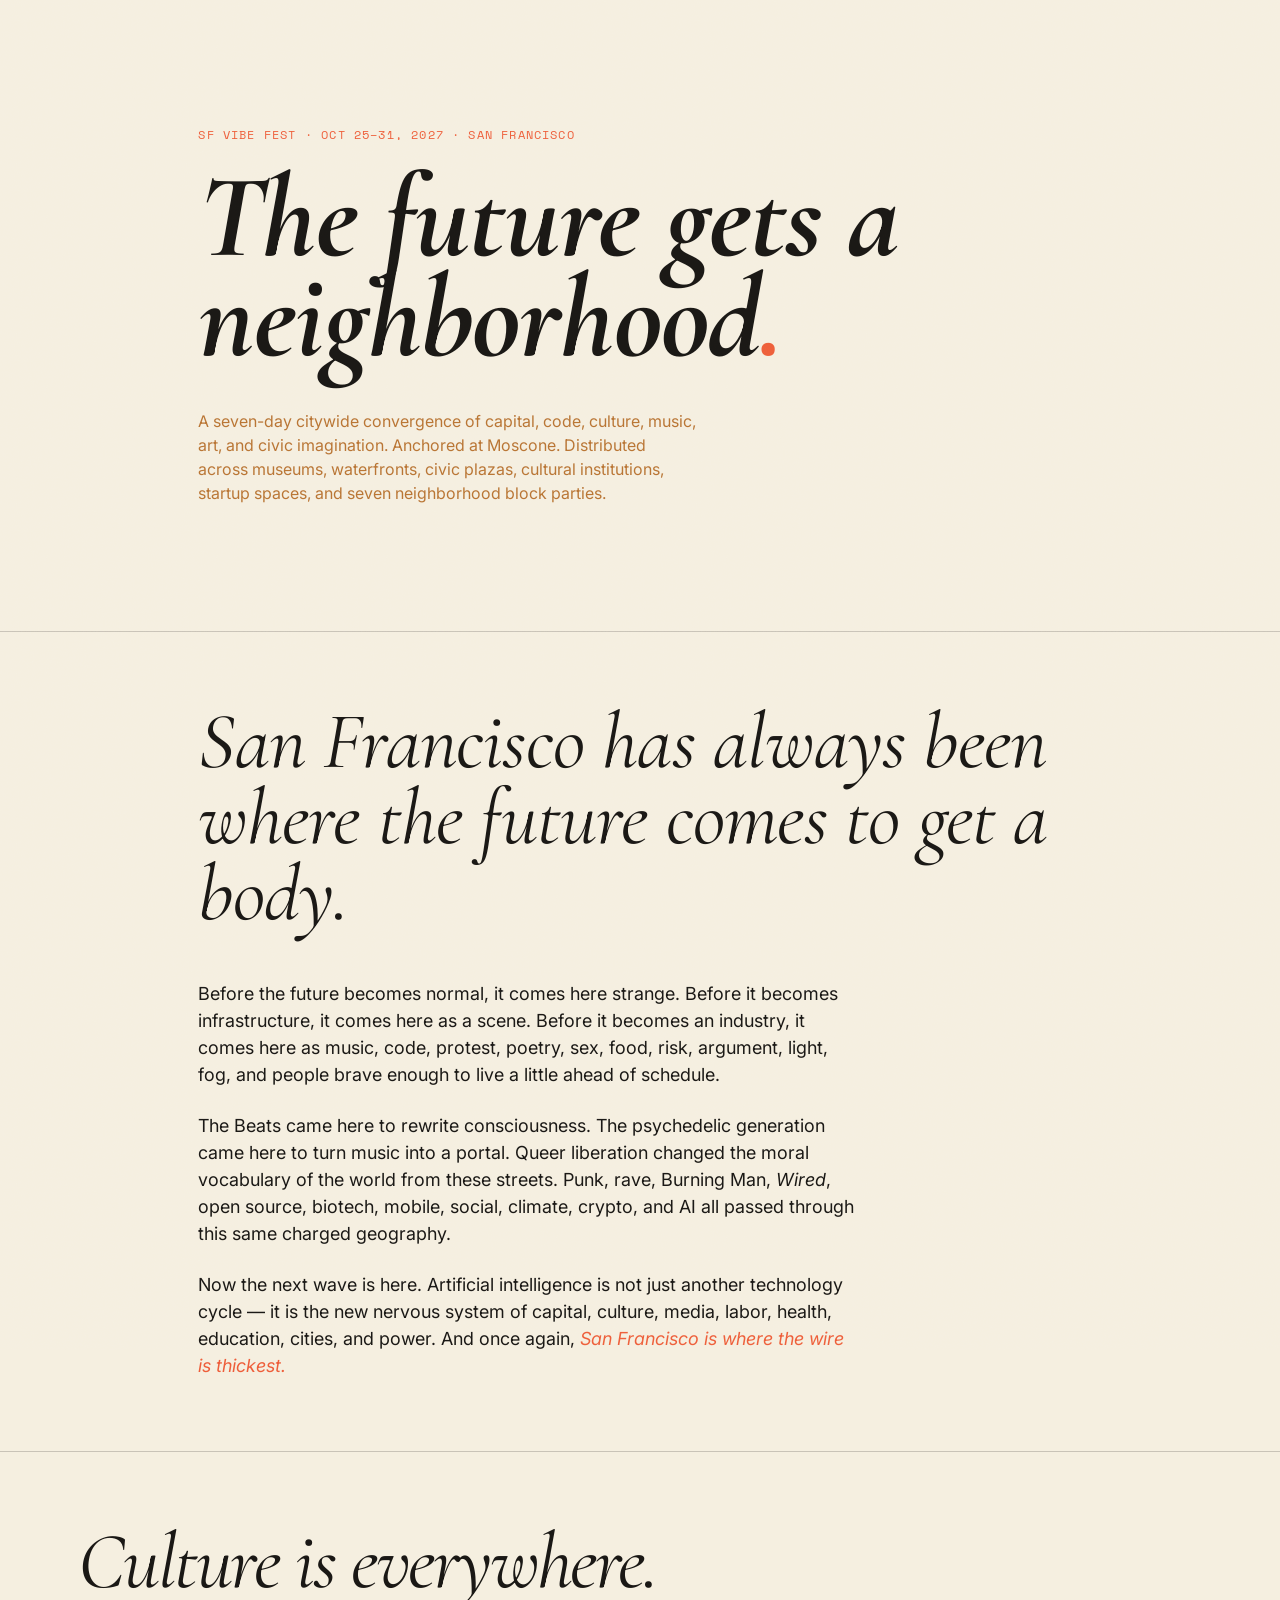
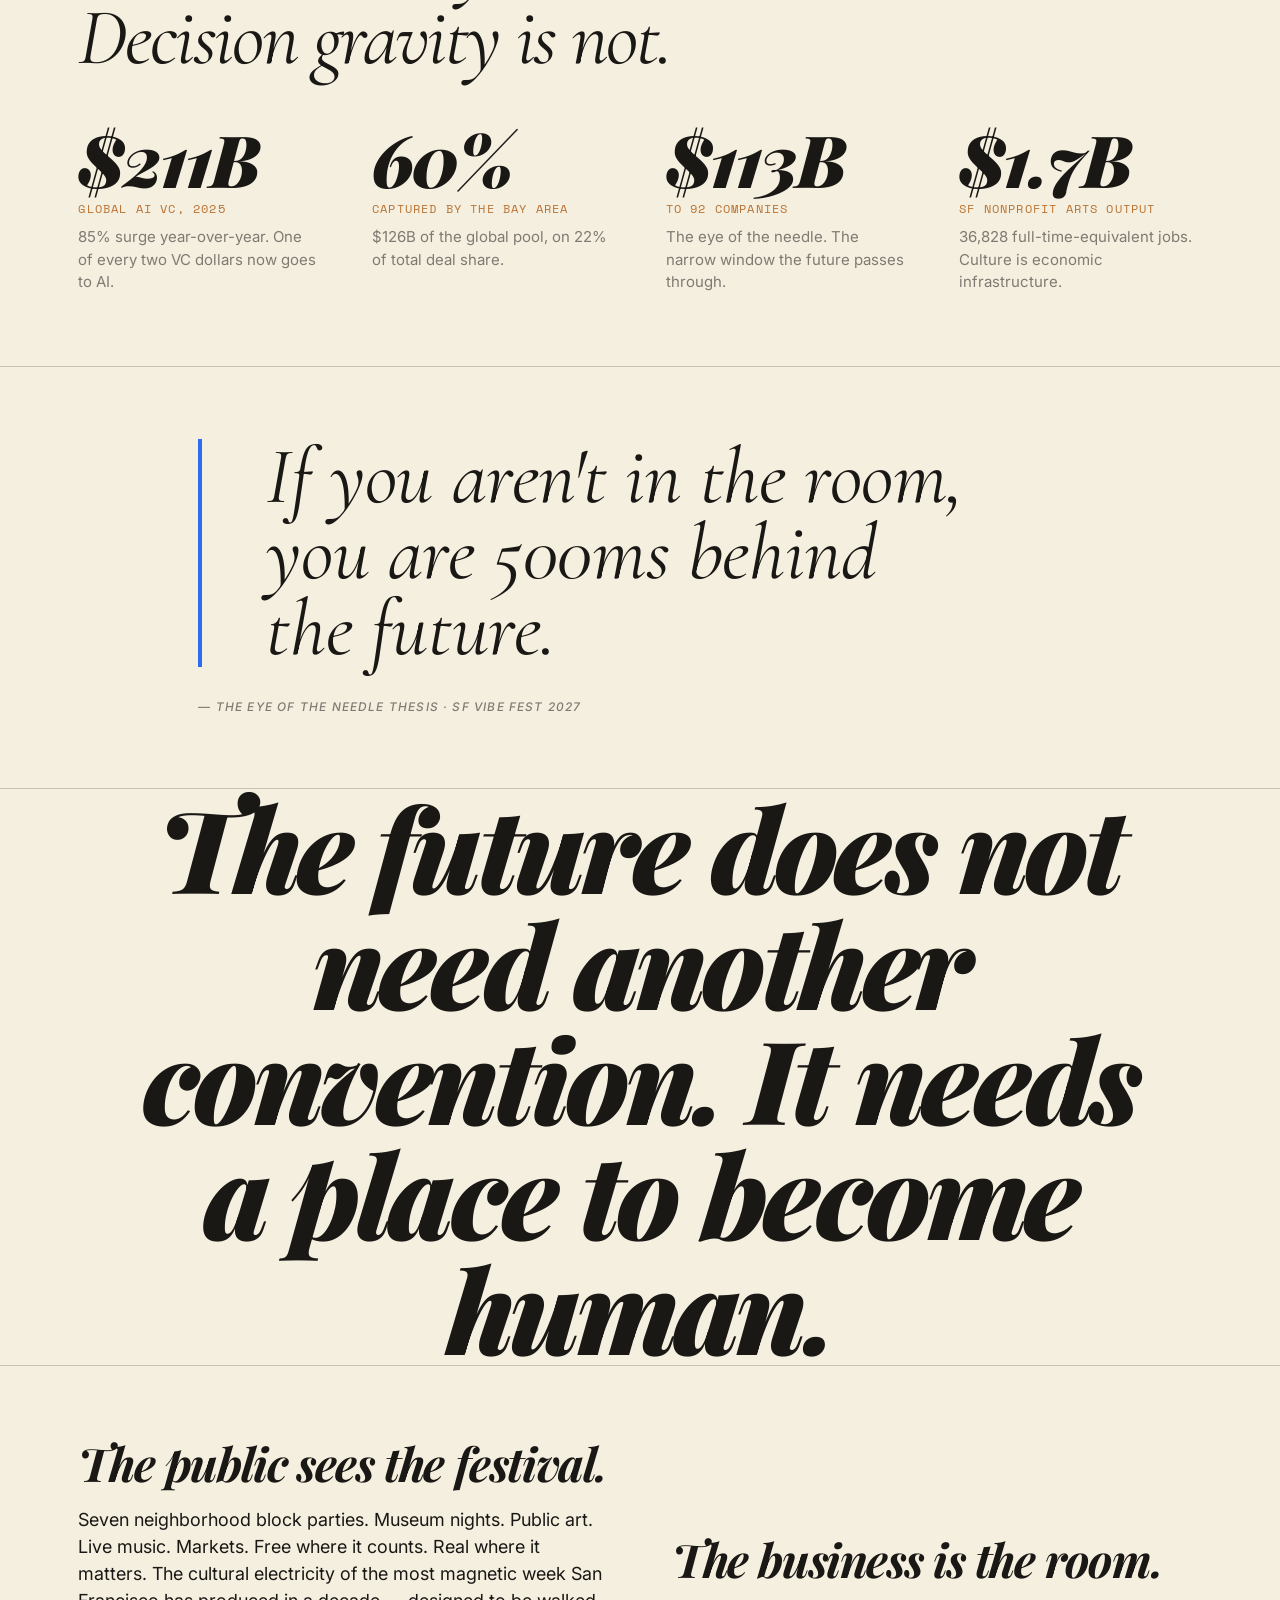
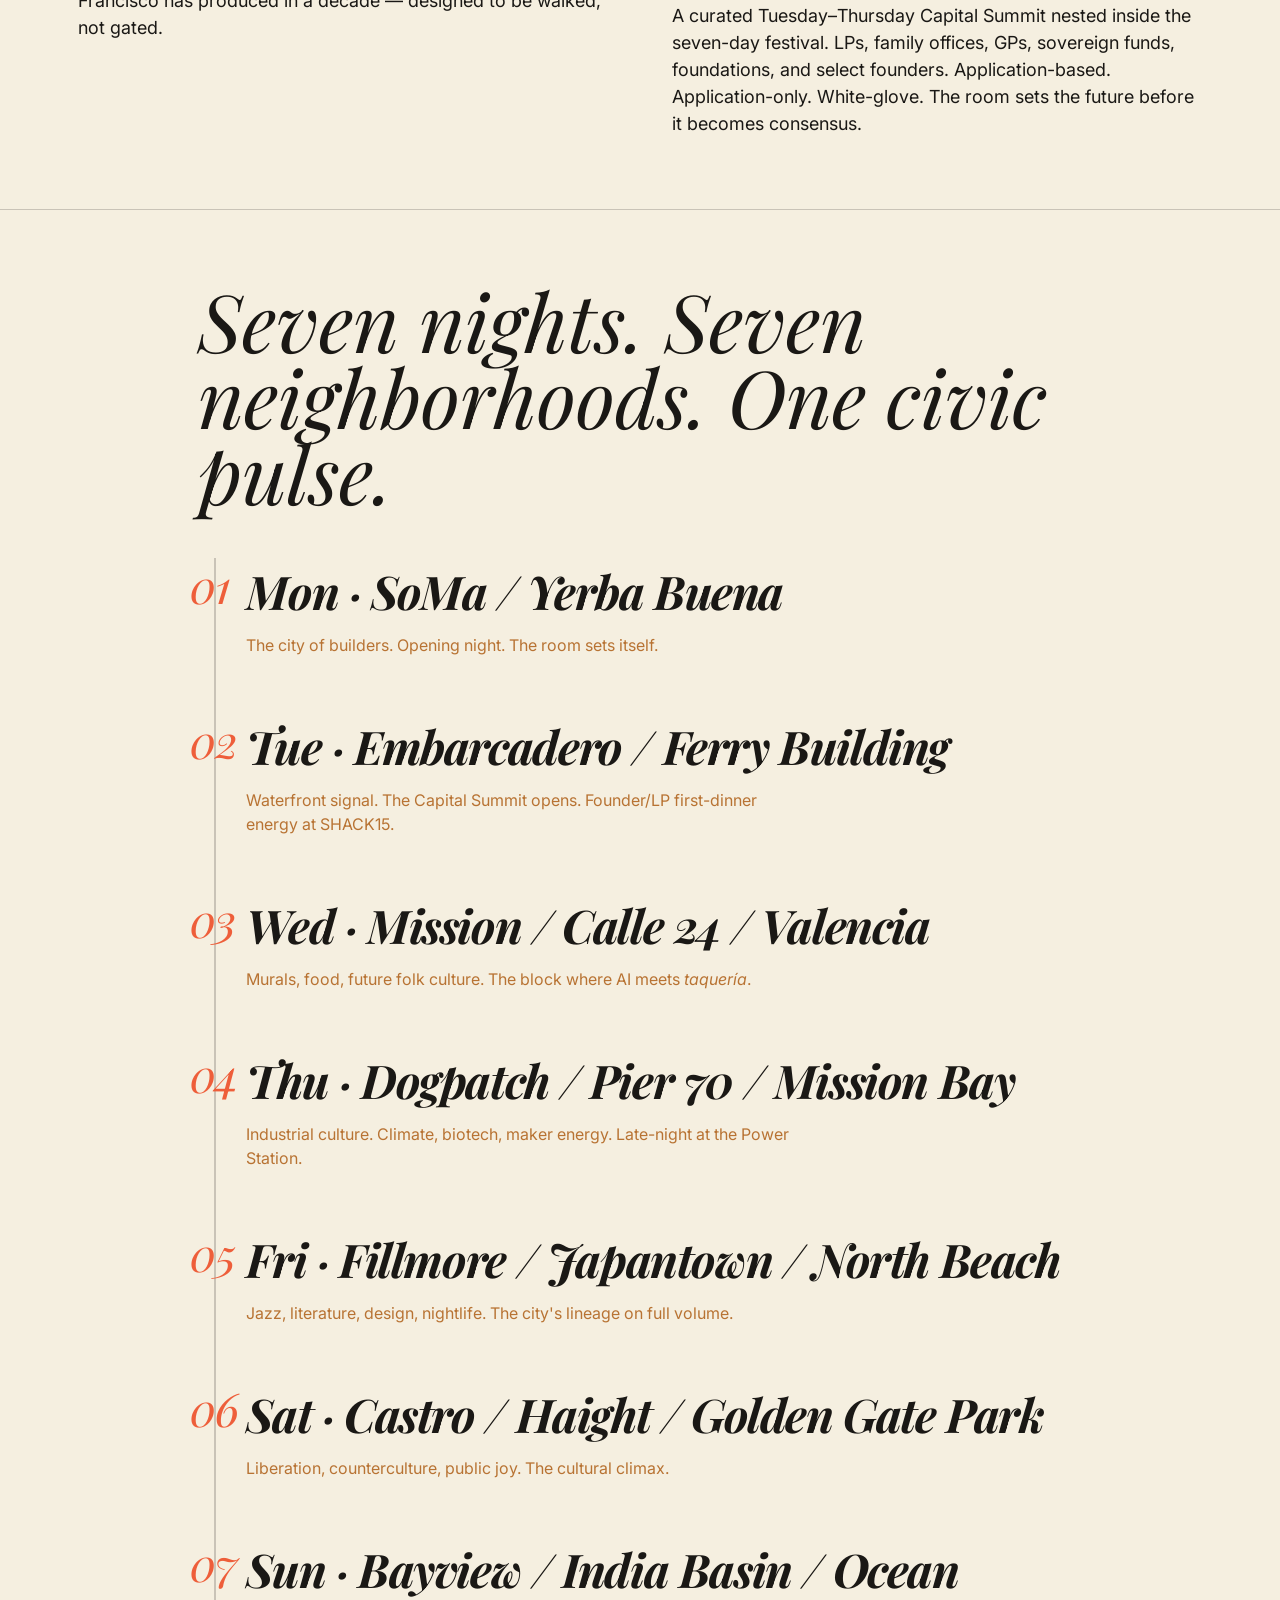
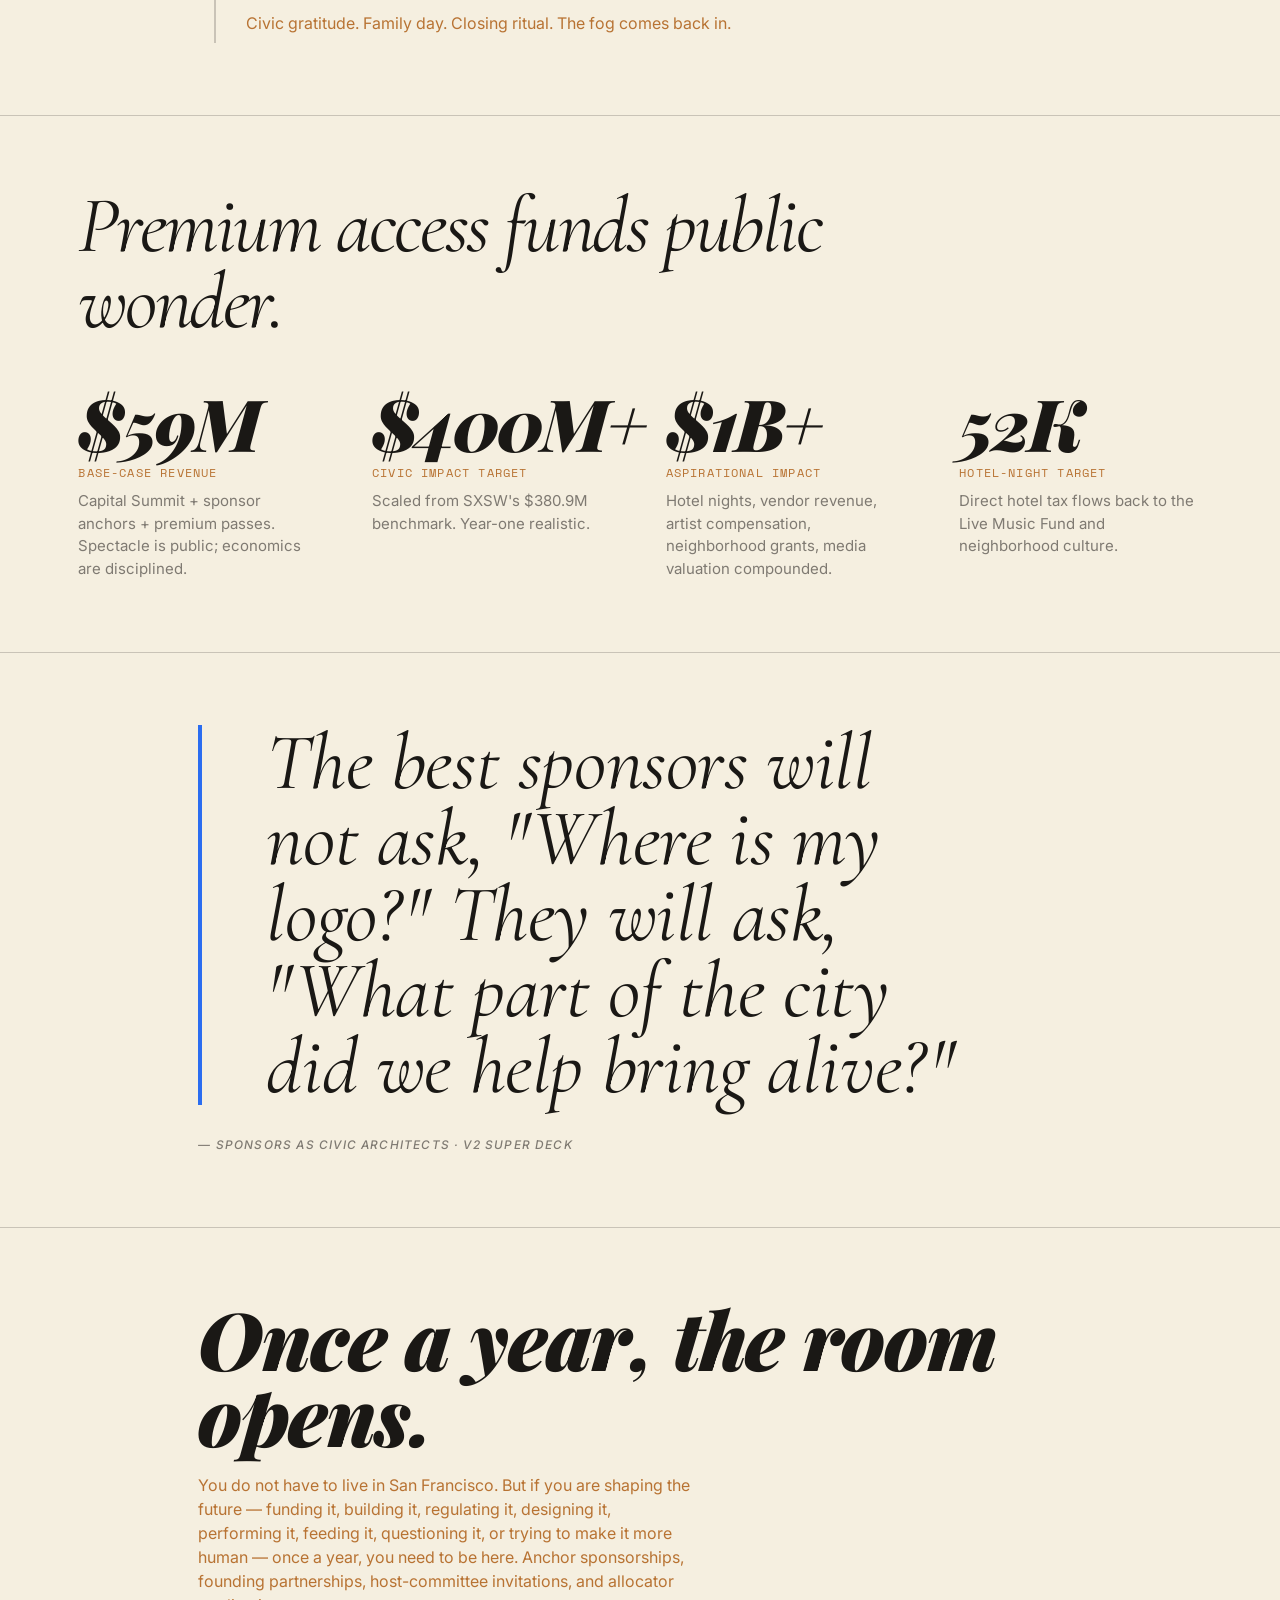
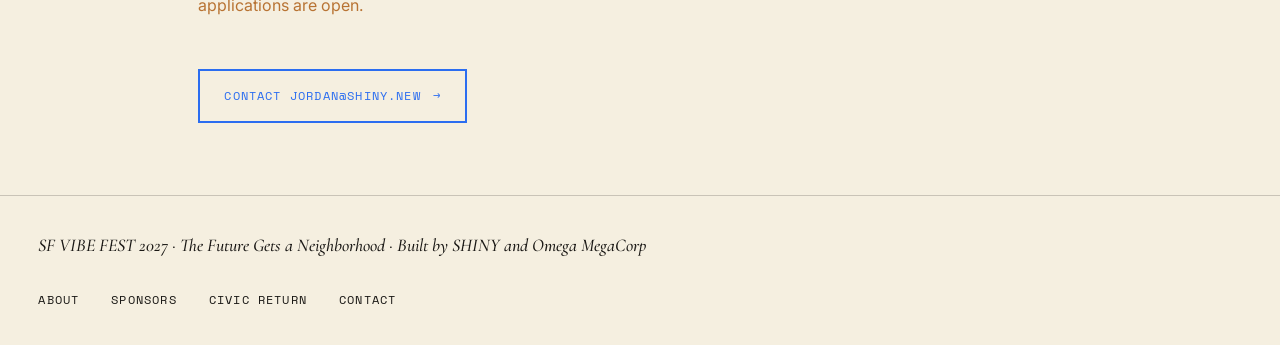
==== commit 8cdea49e: "Fix SF Vibe Fest render — text-transform, stat-grid overflow, timeline grid, motion Issues caught by" ====
--- a/showcase/test-sf-vibe-fest.html
+++ b/showcase/test-sf-vibe-fest.html
@@ -65,19 +65,43 @@
       --texture-grain-duration: calc(8s * var(--motion-scale, 1));
     }
 
-    /* SF VIBE FEST page-specific brand tuning */
+    /* SF VIBE FEST page-specific brand tuning
+       --------------------------------------
+       Universal: brand voice mandates sentence case for headings
+       (the deck and v2 style guide are explicit). voice-monument and
+       voice-monument.--display both default to text-transform:uppercase
+       in tokens/typography.css, so we override here for every heading
+       on the page. */
+    .cc-hero__heading,
+    .cc-manifesto__heading,
+    .cc-stat-grid__heading,
+    .cc-cta__heading,
+    .cc-process__heading,
+    .cc-process__step-title,
+    .cc-two-col__heading,
+    .cc-bleed__content--type [data-bleed-text] {
+      text-transform: none;
+    }
+
     body {
       font-family: var(--font-swiss);
       background: var(--color-bg);
       color: var(--color-fg);
       margin: 0;
-    }
-    /* Hero heading: heavy Playfair italic — Fillmore-poster energy */
+      /* Prevent horizontal overflow from oversized italic letters */
+      overflow-x: hidden;
+    }
+
+    /* Hero — heavy Playfair italic, Fillmore-poster energy.
+       Slightly looser line-height so the descenders of g/y don't crowd
+       the subhead below. */
+    .cc-hero { padding-block: clamp(4rem, 14vh, 11rem); }
     .cc-hero__heading {
       font-weight: 900;
       font-style: italic;
       letter-spacing: -0.03em;
-      text-transform: none;
+      line-height: 1.02;
+      margin-bottom: 2.5rem;
     }
     .cc-hero[data-variant="editorial"] .cc-hero__heading::after {
       content: ".";
@@ -88,75 +112,122 @@
       font-family: var(--font-brutalist);
       letter-spacing: 0.18em;
     }
-    /* Manifesto: editorial italic for the heading — chapbook energy */
+
+    /* Manifesto — chapbook italic */
     .cc-manifesto__heading {
       font-family: var(--font-editorial);
       font-style: italic;
       font-weight: 400;
       max-width: 26ch;
       letter-spacing: -0.01em;
-    }
-    /* Stat-grid: massive Playfair numbers with copper labels */
+      line-height: 1.05;
+    }
+
+    /* Stat-grid — Playfair numbers but capped to display size, NOT
+       the 192px massive scale (which was for the hero only). Grid
+       items get min-width:0 so they shrink to fit narrow viewports
+       instead of forcing horizontal overflow. */
+    .cc-stat-grid__heading {
+      font-family: var(--font-editorial);
+      font-style: italic;
+      font-weight: 400;
+      line-height: 1.05;
+      max-width: 22ch;
+    }
+    .cc-stat-grid__items {
+      grid-template-columns: repeat(auto-fit, minmax(180px, 1fr));
+    }
+    .cc-stat { min-width: 0; }
     .cc-stat__num {
       font-family: var(--font-monument);
       font-weight: 900;
+      font-style: italic;
       color: var(--color-fg);
-      letter-spacing: -0.05em;
+      letter-spacing: -0.04em;
+      /* Was clamp(56px, 8vw+1rem, 192px) from --massive — way too big
+         for a stat card. Use the --display range instead: 40-96px. */
+      font-size: clamp(2.75rem, 5vw + 0.5rem, 5.5rem);
+      line-height: 0.95;
     }
     .cc-stat__label {
       color: var(--color-accent-2);
       font-family: var(--font-brutalist);
-    }
-    .cc-stat-grid__heading {
-      font-family: var(--font-editorial);
-      font-style: italic;
-      font-weight: 400;
-    }
-    /* Quote: large Cormorant italic, electric blue gutter — trust signal */
+      font-size: var(--type-caption);
+    }
+    .cc-stat__caption { max-width: 32ch; }
+
+    /* Quote — large Cormorant italic, electric blue gutter (trust signal) */
     .cc-quote__text {
       font-family: var(--font-editorial);
       font-style: italic;
       font-weight: 400;
       letter-spacing: -0.005em;
+      max-width: 22ch;
     }
     .cc-quote[data-variant="gutter"] .cc-quote__text {
       border-left-color: var(--color-discord);
       border-left-width: 4px;
     }
-    /* Process timeline: Playfair-italic step titles, copper numeral */
+
+    /* Process — universal: each step IS position:relative + the
+       grid template needs to differ per variant. Default variant uses
+       auto 1fr (number column + content column); timeline variant uses
+       a single 1fr column with the number absolute-positioned on the
+       gutter line. Without this override the body text gets crushed
+       into a sliver. */
     .cc-process__heading,
     .cc-process__step-title {
       font-family: var(--font-monument);
     }
-    .cc-process__step-title { font-weight: 700; font-style: italic; }
+    .cc-process__step-title { font-weight: 700; font-style: italic; line-height: 1.1; margin-bottom: 0.5rem; }
     .cc-process__step::before {
       color: var(--color-accent-1);
       font-family: var(--font-monument);
-    }
-    /* Two-column dialogue: heavy serif headings, copper "Before" / orange "After" */
+      font-style: italic;
+    }
+    .cc-process[data-variant="timeline"] .cc-process__step {
+      grid-template-columns: 1fr;
+      gap: 0.5rem 0;
+      padding-block: 0.5rem;
+    }
+    .cc-process[data-variant="timeline"] .cc-process__step::before {
+      position: absolute;
+      left: -3.5rem;
+      top: 0.25rem;
+      font-size: var(--type-headline);
+      line-height: 1;
+    }
+    .cc-process[data-variant="timeline"] .cc-process__step-body {
+      max-width: 56ch;
+    }
+
+    /* Two-column — serif italic headings, copper "Before" / orange "After" */
     .cc-two-col__heading {
       font-family: var(--font-monument);
       font-weight: 700;
       font-style: italic;
-    }
-    /* Full-bleed: massive Playfair italic across the page */
+      line-height: 1.1;
+    }
+
+    /* Full-bleed — massive Playfair italic across the page */
     .cc-bleed__content--type [data-bleed-text] {
       font-family: var(--font-monument);
       font-weight: 900;
       font-style: italic;
-      text-transform: none;
       letter-spacing: -0.04em;
       color: var(--color-fg);
-      font-size: clamp(3rem, 11vw, 14rem);
+      font-size: clamp(2.5rem, 9vw, 11rem);
       line-height: 1.0;
-    }
-    /* CTA: editorial heading, copper border CTA */
+      max-width: 14ch;
+    }
+
+    /* CTA — editorial heading, orange-border action button */
     .cc-cta__heading {
       font-family: var(--font-monument);
       font-style: italic;
       font-weight: 900;
       letter-spacing: -0.02em;
-      text-transform: none;
+      line-height: 1.05;
     }
     .cc-cta__action {
       border-color: var(--color-accent-1);
@@ -167,7 +238,8 @@
       background: var(--color-accent-1);
       color: var(--color-bg);
     }
-    /* Footer: editorial italic, lowercase except brand */
+
+    /* Footer — editorial italic, lowercase except brand */
     .cc-footer__copyright {
       font-family: var(--font-editorial);
       font-style: italic;
@@ -183,17 +255,45 @@
       border-top: 1px solid var(--color-border);
     }
 
-    /* International orange highlight for inline emphasis */
+    /* Inline emphasis colors */
     em.io { color: var(--color-accent-1); font-style: italic; }
-    /* Electric blue for signal/data emphasis */
     em.eb { color: var(--color-discord); font-style: normal; font-family: var(--font-brutalist); }
+
+    /* -----------------------------------------------------------
+       MOTION — apply CC's existing motion vocabulary.
+       Reveal-on-scroll + stagger; opacity starts at 0, transforms
+       in via the IntersectionObserver below. Respects reduced motion
+       through tokens/motion.css's @media block. */
+    .cc-section .container > * { /* nothing — sections own their reveal */ }
+
+    /* -----------------------------------------------------------
+       RESPONSIVE — under 720px collapse the two-column dialogue +
+       relax process timeline gutters + breathe the stat-grid. */
+    @media (max-width: 720px) {
+      .cc-hero__heading { font-size: clamp(2.5rem, 11vw, 4rem); }
+      .cc-manifesto__heading { font-size: clamp(2rem, 8vw, 3rem); }
+      .cc-stat-grid__heading,
+      .cc-process__heading,
+      .cc-cta__heading { font-size: clamp(1.75rem, 7vw, 2.5rem); }
+      .cc-quote__text { font-size: clamp(1.5rem, 6vw, 2.25rem); max-width: 100%; }
+      .cc-stat-grid__items { grid-template-columns: 1fr 1fr; gap: 1.5rem; }
+      .cc-stat__num { font-size: clamp(2rem, 9vw, 3rem); }
+      .cc-process[data-variant="timeline"] .cc-process__steps { padding-left: 2.5rem; }
+      .cc-process[data-variant="timeline"] .cc-process__step::before { left: -2.5rem; font-size: 1.25rem; }
+      .cc-bleed__content--type [data-bleed-text] { font-size: clamp(2rem, 9vw, 5rem); }
+      .cc-cta__action { font-size: var(--type-caption); }
+    }
+    @media (max-width: 480px) {
+      .cc-stat-grid__items { grid-template-columns: 1fr; }
+      .cc-footer .container { flex-direction: column; align-items: flex-start; gap: 1rem; }
+    }
   </style>
 </head>
 <body>
 
   <!-- HERO: editorial variant — the foundational promise -->
   <section class="cc-section cc-hero" data-pattern="hero" data-variant="editorial">
-    <div class="container --regular flow">
+    <div class="container --regular flow motion-reveal">
       <span class="cc-hero__eyebrow voice-swiss --label">SF VIBE FEST · OCT 25–31, 2027 · SAN FRANCISCO</span>
       <h1 class="cc-hero__heading voice-monument --massive">The future gets a neighborhood</h1>
       <p class="cc-hero__subhead voice-swiss">A seven-day citywide convergence of capital, code, culture, music, art, and civic imagination. Anchored at Moscone. Distributed across museums, waterfronts, civic plazas, cultural institutions, startup spaces, and seven neighborhood block parties.</p>
@@ -202,9 +302,9 @@
 
   <!-- MANIFESTO: the opening myth -->
   <section class="cc-section cc-manifesto" data-pattern="manifesto" data-variant="default">
-    <div class="container --regular flow">
+    <div class="container --regular flow motion-reveal">
       <h2 class="cc-manifesto__heading voice-editorial --display">San Francisco has always been where the future comes to get a body.</h2>
-      <div class="cc-manifesto__body">
+      <div class="cc-manifesto__body motion-stagger">
         <p class="voice-swiss">Before the future becomes normal, it comes here strange. Before it becomes infrastructure, it comes here as a scene. Before it becomes an industry, it comes here as music, code, protest, poetry, sex, food, risk, argument, light, fog, and people brave enough to live a little ahead of schedule.</p>
         <p class="voice-swiss">The Beats came here to rewrite consciousness. The psychedelic generation came here to turn music into a portal. Queer liberation changed the moral vocabulary of the world from these streets. Punk, rave, Burning Man, <em>Wired</em>, open source, biotech, mobile, social, climate, crypto, and AI all passed through this same charged geography.</p>
         <p class="voice-swiss">Now the next wave is here. Artificial intelligence is not just another technology cycle — it is the new nervous system of capital, culture, media, labor, health, education, cities, and power. And once again, <em class="io">San Francisco is where the wire is thickest.</em></p>
@@ -214,26 +314,26 @@
 
   <!-- STAT-GRID: the proof cards -->
   <section class="cc-section cc-stat-grid" data-pattern="stat-grid" data-variant="default">
-    <div class="container --wide flow">
+    <div class="container --wide flow motion-reveal">
       <h2 class="cc-stat-grid__heading voice-monument --display">Culture is everywhere. Decision gravity is not.</h2>
-      <div class="cc-stat-grid__items">
-        <div class="cc-stat">
-          <span class="cc-stat__num voice-monument --massive">$211B</span>
+      <div class="cc-stat-grid__items motion-stagger">
+        <div class="cc-stat">
+          <span class="cc-stat__num voice-monument">$211B</span>
           <span class="cc-stat__label voice-swiss --label">global AI VC, 2025</span>
           <span class="cc-stat__caption voice-swiss">85% surge year-over-year. One of every two VC dollars now goes to AI.</span>
         </div>
         <div class="cc-stat">
-          <span class="cc-stat__num voice-monument --massive">60%</span>
+          <span class="cc-stat__num voice-monument">60%</span>
           <span class="cc-stat__label voice-swiss --label">captured by the Bay Area</span>
           <span class="cc-stat__caption voice-swiss">$126B of the global pool, on 22% of total deal share.</span>
         </div>
         <div class="cc-stat">
-          <span class="cc-stat__num voice-monument --massive">$113B</span>
+          <span class="cc-stat__num voice-monument">$113B</span>
           <span class="cc-stat__label voice-swiss --label">to 92 companies</span>
           <span class="cc-stat__caption voice-swiss">The eye of the needle. The narrow window the future passes through.</span>
         </div>
         <div class="cc-stat">
-          <span class="cc-stat__num voice-monument --massive">$1.7B</span>
+          <span class="cc-stat__num voice-monument">$1.7B</span>
           <span class="cc-stat__label voice-swiss --label">SF nonprofit arts output</span>
           <span class="cc-stat__caption voice-swiss">36,828 full-time-equivalent jobs. Culture is economic infrastructure.</span>
         </div>
@@ -243,7 +343,7 @@
 
   <!-- QUOTE: gutter variant — the thesis line as pull quote, electric-blue gutter -->
   <section class="cc-section cc-quote" data-pattern="quote" data-variant="gutter">
-    <div class="container --regular">
+    <div class="container --regular motion-reveal">
       <blockquote class="cc-quote__body">
         <p class="cc-quote__text voice-editorial --display">If you aren't in the room, you are 500ms behind the future.</p>
         <cite class="cc-quote__attribution voice-swiss --label">— The Eye of the Needle thesis · SF VIBE FEST 2027</cite>
@@ -253,7 +353,7 @@
 
   <!-- FULL-BLEED: the brand promise -->
   <section class="cc-section cc-bleed" data-pattern="full-bleed" data-variant="type">
-    <div class="cc-bleed__content cc-bleed__content--type">
+    <div class="cc-bleed__content cc-bleed__content--type motion-reveal">
       <span class="voice-monument" data-bleed-text>The future does not need another convention. It needs a place to become human.</span>
     </div>
   </section>
@@ -261,7 +361,7 @@
   <!-- TWO-COLUMN: the public sees the festival / the business is the room -->
   <section class="cc-section cc-two-col" data-pattern="two-column" data-variant="dialogue">
     <div class="container --wide">
-      <div class="cc-two-col__grid">
+      <div class="cc-two-col__grid motion-stagger">
         <div class="cc-two-col__col">
           <h3 class="cc-two-col__heading voice-monument">The public sees the festival.</h3>
           <p class="cc-two-col__body voice-swiss">Seven neighborhood block parties. Museum nights. Public art. Live music. Markets. Free where it counts. Real where it matters. The cultural electricity of the most magnetic week San Francisco has produced in a decade — designed to be walked, not gated.</p>
@@ -276,9 +376,9 @@
 
   <!-- PROCESS: the 7-night arc, timeline variant -->
   <section class="cc-section cc-process" data-pattern="process" data-variant="timeline">
-    <div class="container --regular flow">
+    <div class="container --regular flow motion-reveal">
       <h2 class="cc-process__heading voice-editorial --display">Seven nights. Seven neighborhoods. One civic pulse.</h2>
-      <ol class="cc-process__steps">
+      <ol class="cc-process__steps motion-stagger">
         <li class="cc-process__step">
           <h3 class="cc-process__step-title voice-monument">Mon · SoMa / Yerba Buena</h3>
           <p class="cc-process__step-body voice-swiss">The city of builders. Opening night. The room sets itself.</p>
@@ -313,26 +413,26 @@
 
   <!-- STAT-GRID #2: the equation of scale -->
   <section class="cc-section cc-stat-grid" data-pattern="stat-grid" data-variant="default">
-    <div class="container --wide flow">
+    <div class="container --wide flow motion-reveal">
       <h2 class="cc-stat-grid__heading voice-monument --display">Premium access funds public wonder.</h2>
-      <div class="cc-stat-grid__items">
-        <div class="cc-stat">
-          <span class="cc-stat__num voice-monument --massive">$59M</span>
+      <div class="cc-stat-grid__items motion-stagger">
+        <div class="cc-stat">
+          <span class="cc-stat__num voice-monument">$59M</span>
           <span class="cc-stat__label voice-swiss --label">base-case revenue</span>
           <span class="cc-stat__caption voice-swiss">Capital Summit + sponsor anchors + premium passes. Spectacle is public; economics are disciplined.</span>
         </div>
         <div class="cc-stat">
-          <span class="cc-stat__num voice-monument --massive">$400M+</span>
+          <span class="cc-stat__num voice-monument">$400M+</span>
           <span class="cc-stat__label voice-swiss --label">civic impact target</span>
           <span class="cc-stat__caption voice-swiss">Scaled from SXSW's $380.9M benchmark. Year-one realistic.</span>
         </div>
         <div class="cc-stat">
-          <span class="cc-stat__num voice-monument --massive">$1B+</span>
+          <span class="cc-stat__num voice-monument">$1B+</span>
           <span class="cc-stat__label voice-swiss --label">aspirational impact</span>
           <span class="cc-stat__caption voice-swiss">Hotel nights, vendor revenue, artist compensation, neighborhood grants, media valuation compounded.</span>
         </div>
         <div class="cc-stat">
-          <span class="cc-stat__num voice-monument --massive">52k</span>
+          <span class="cc-stat__num voice-monument">52k</span>
           <span class="cc-stat__label voice-swiss --label">hotel-night target</span>
           <span class="cc-stat__caption voice-swiss">Direct hotel tax flows back to the Live Music Fund and neighborhood culture.</span>
         </div>
@@ -342,7 +442,7 @@
 
   <!-- QUOTE #2: sponsors as civic architects -->
   <section class="cc-section cc-quote" data-pattern="quote" data-variant="gutter">
-    <div class="container --regular">
+    <div class="container --regular motion-reveal">
       <blockquote class="cc-quote__body">
         <p class="cc-quote__text voice-editorial --display">The best sponsors will not ask, "Where is my logo?" They will ask, "What part of the city did we help bring alive?"</p>
         <cite class="cc-quote__attribution voice-swiss --label">— Sponsors as civic architects · v2 Super Deck</cite>
@@ -352,7 +452,7 @@
 
   <!-- CTA: the invitation -->
   <section class="cc-section cc-cta" data-pattern="cta" data-variant="discord">
-    <div class="container --regular flow">
+    <div class="container --regular flow motion-reveal">
       <h2 class="cc-cta__heading voice-monument --display">Once a year, the room opens.</h2>
       <p class="cc-cta__supporting voice-swiss">You do not have to live in San Francisco. But if you are shaping the future — funding it, building it, regulating it, designing it, performing it, feeding it, questioning it, or trying to make it more human — once a year, you need to be here. Anchor sponsorships, founding partnerships, host-committee invitations, and allocator applications are open.</p>
         <a class="cc-cta__action voice-swiss --label" href="mailto:jordan@shiny.new">
@@ -375,5 +475,22 @@
     </div>
   </footer>
 
+  <!-- IntersectionObserver: toggles .--visible on motion-reveal / motion-stagger
+       elements as they enter the viewport. Mirrors CC's existing motion model. -->
+  <script>
+    (function() {
+      var io = new IntersectionObserver(function(entries) {
+        entries.forEach(function(e) {
+          if (e.isIntersecting) {
+            e.target.classList.add('--visible');
+            io.unobserve(e.target);
+          }
+        });
+      }, { threshold: 0.1, rootMargin: '0px 0px -10% 0px' });
+      document.querySelectorAll('.motion-reveal, .motion-stagger').forEach(function(el) {
+        io.observe(el);
+      });
+    })();
+  </script>
 </body>
 </html>
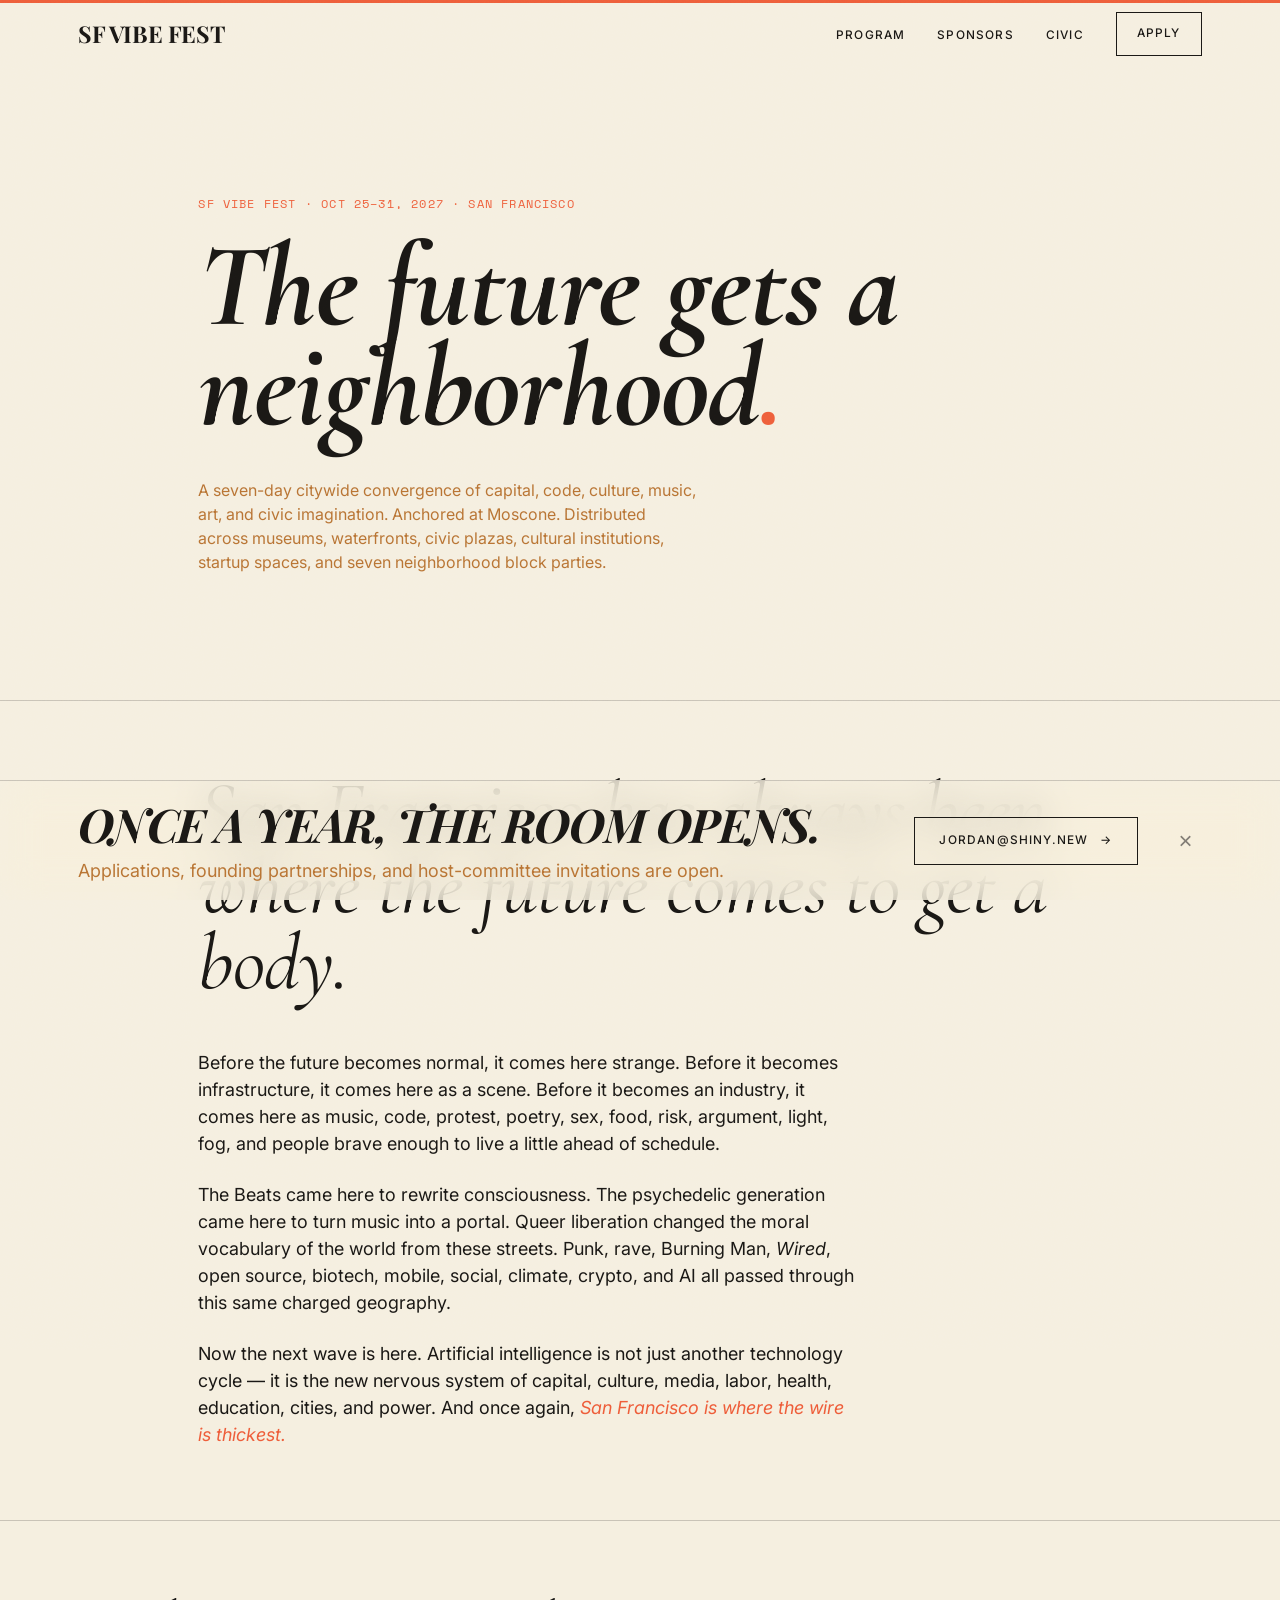
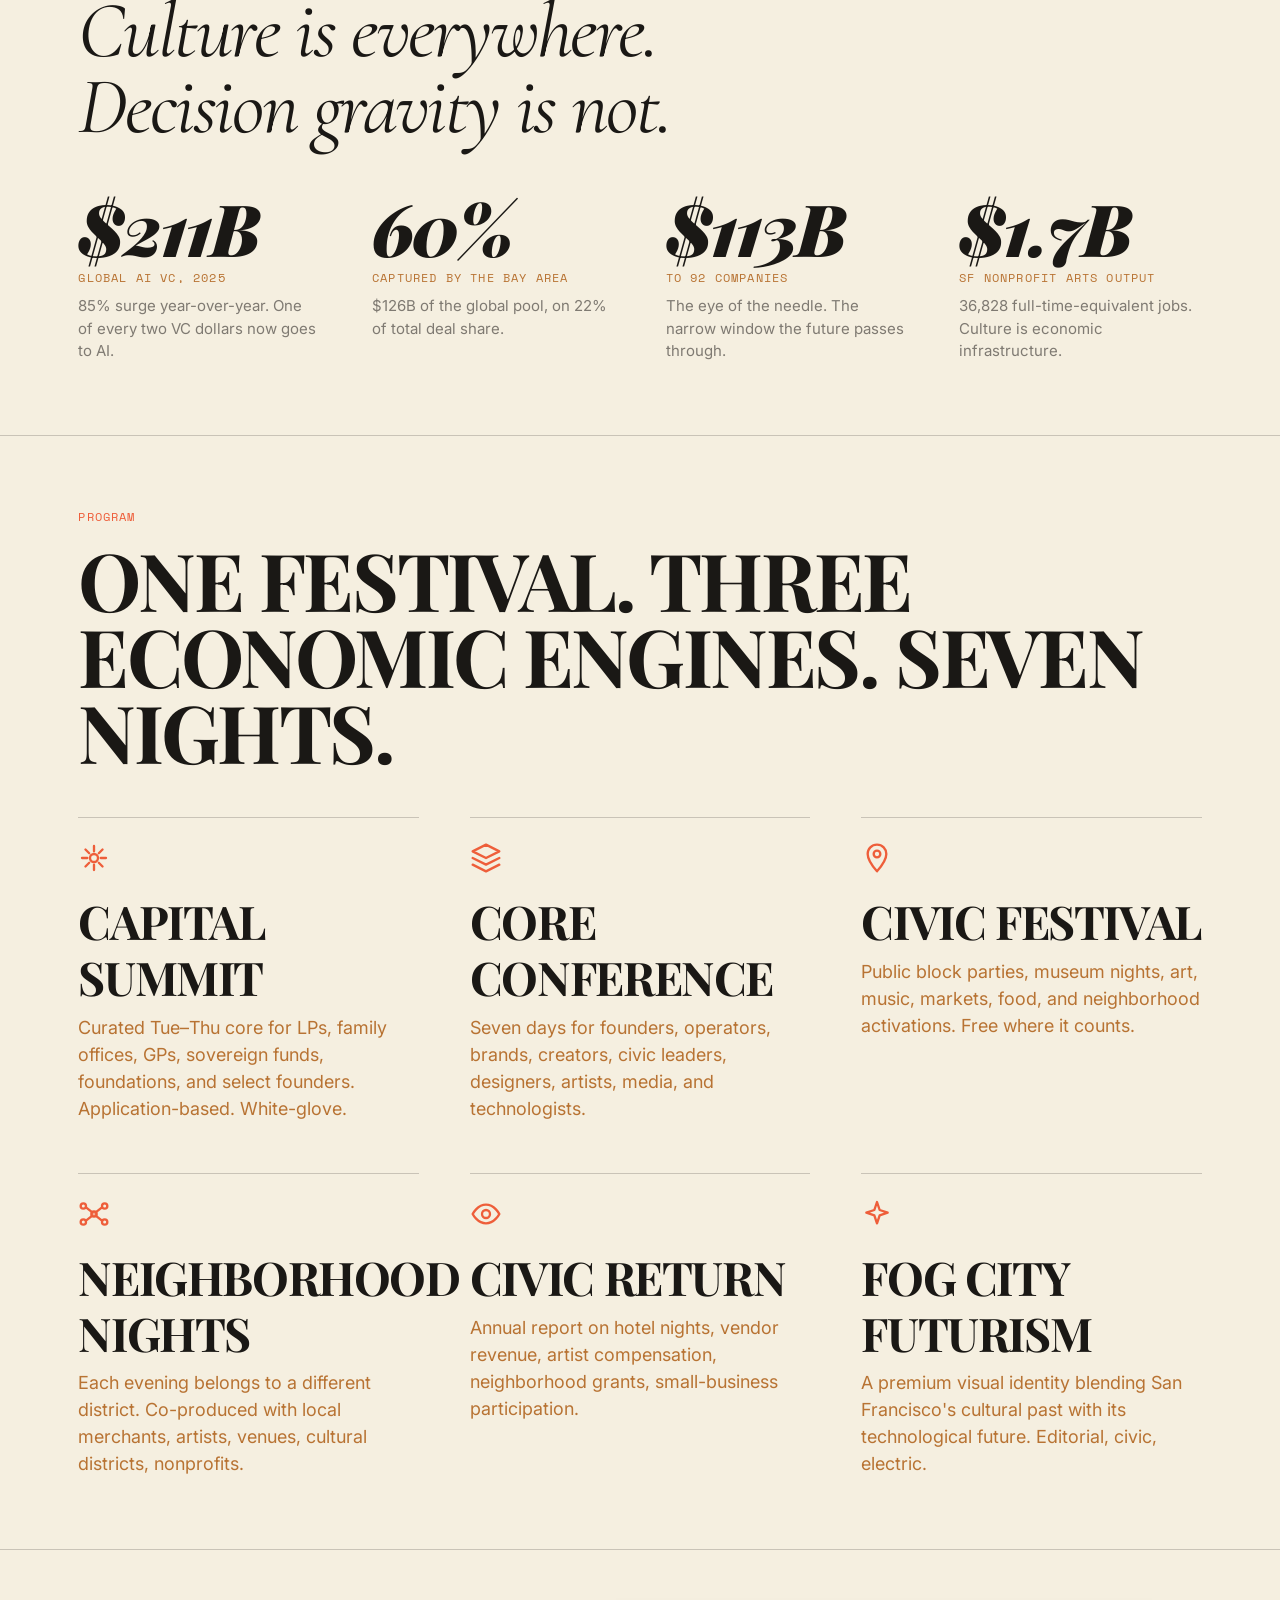
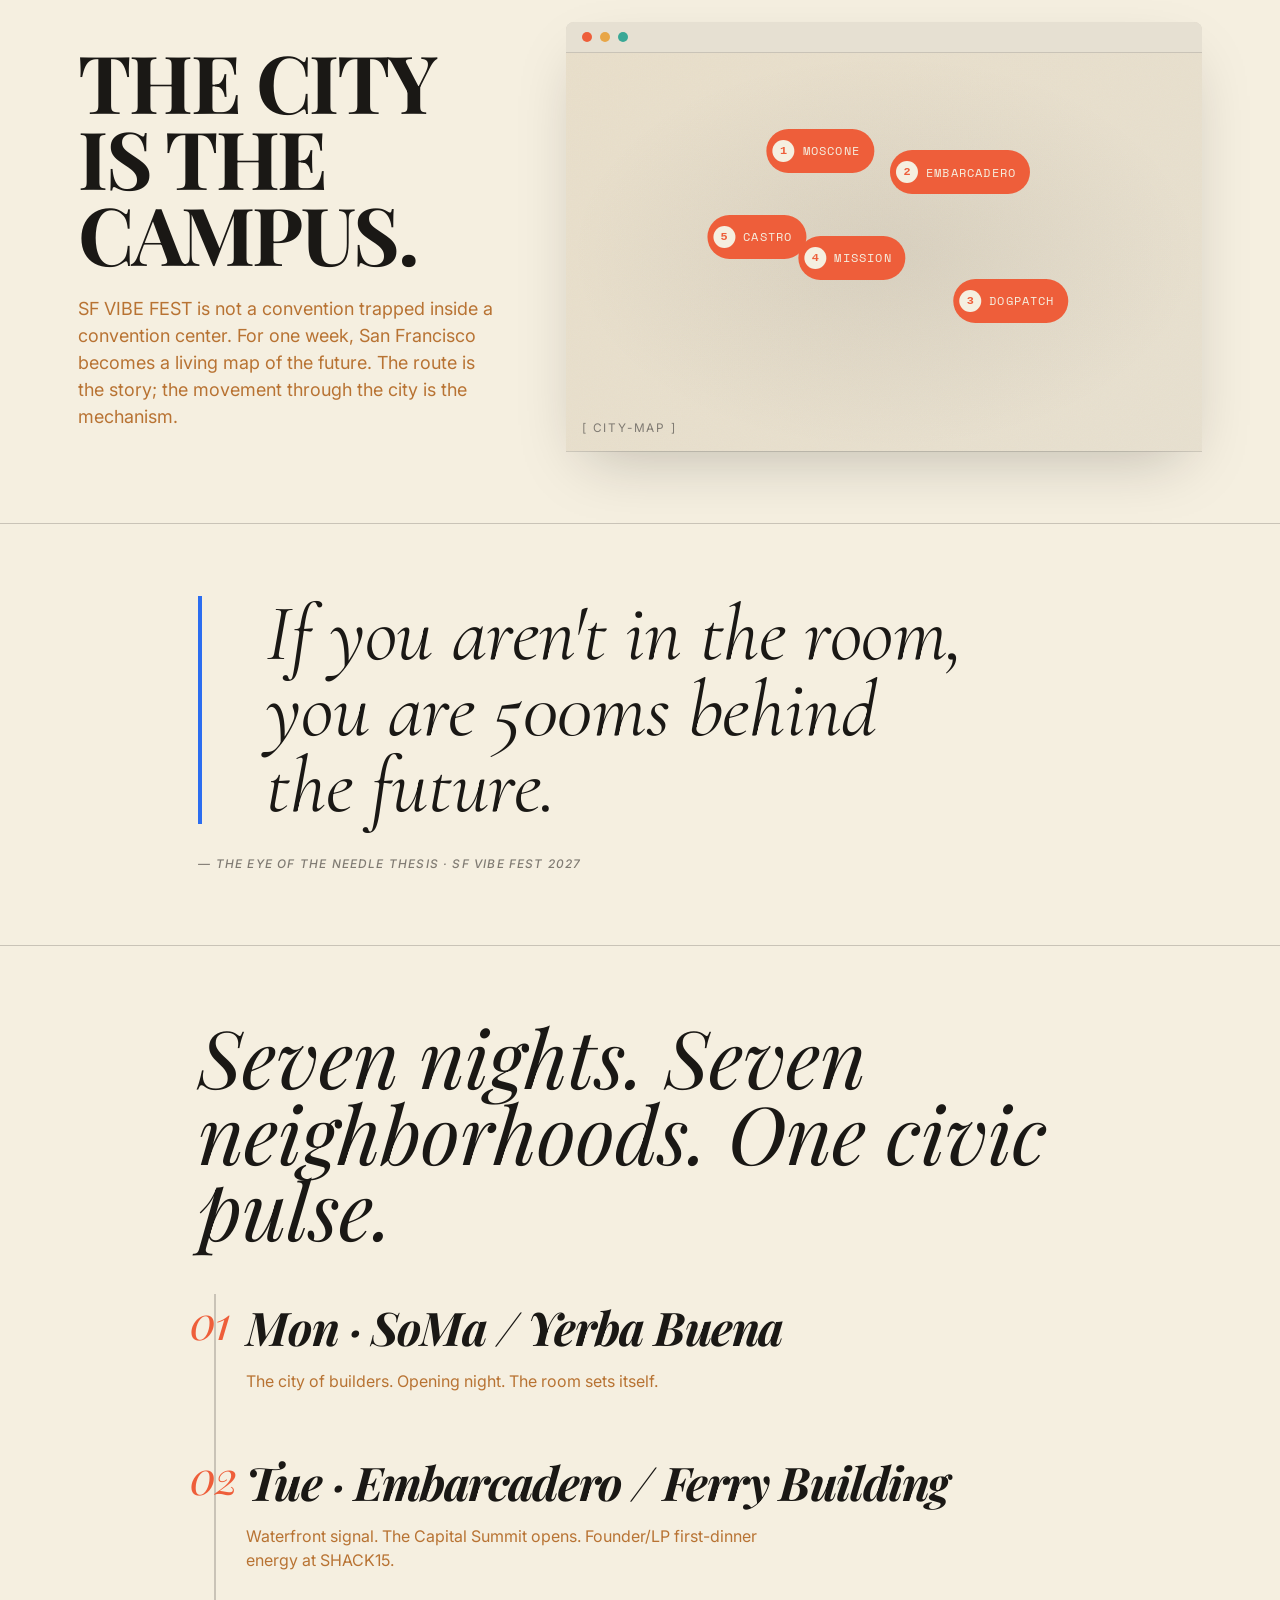
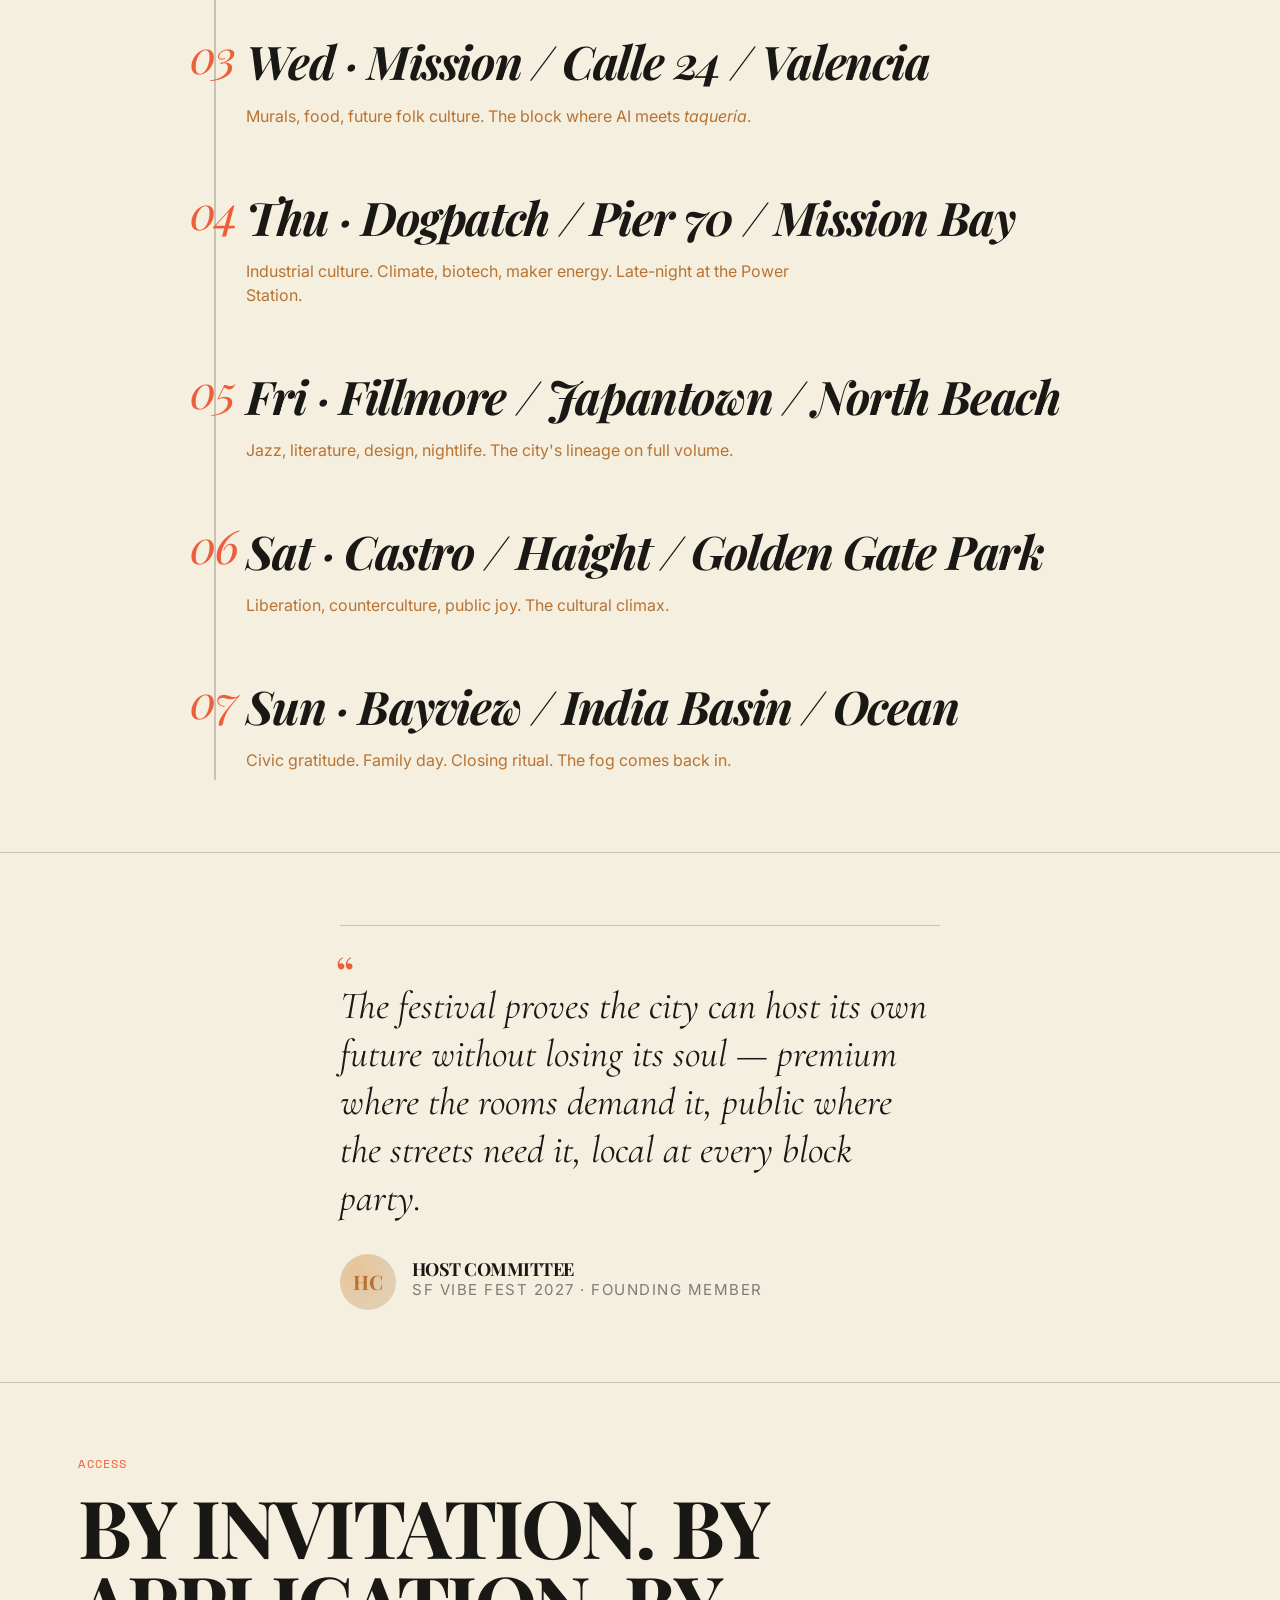
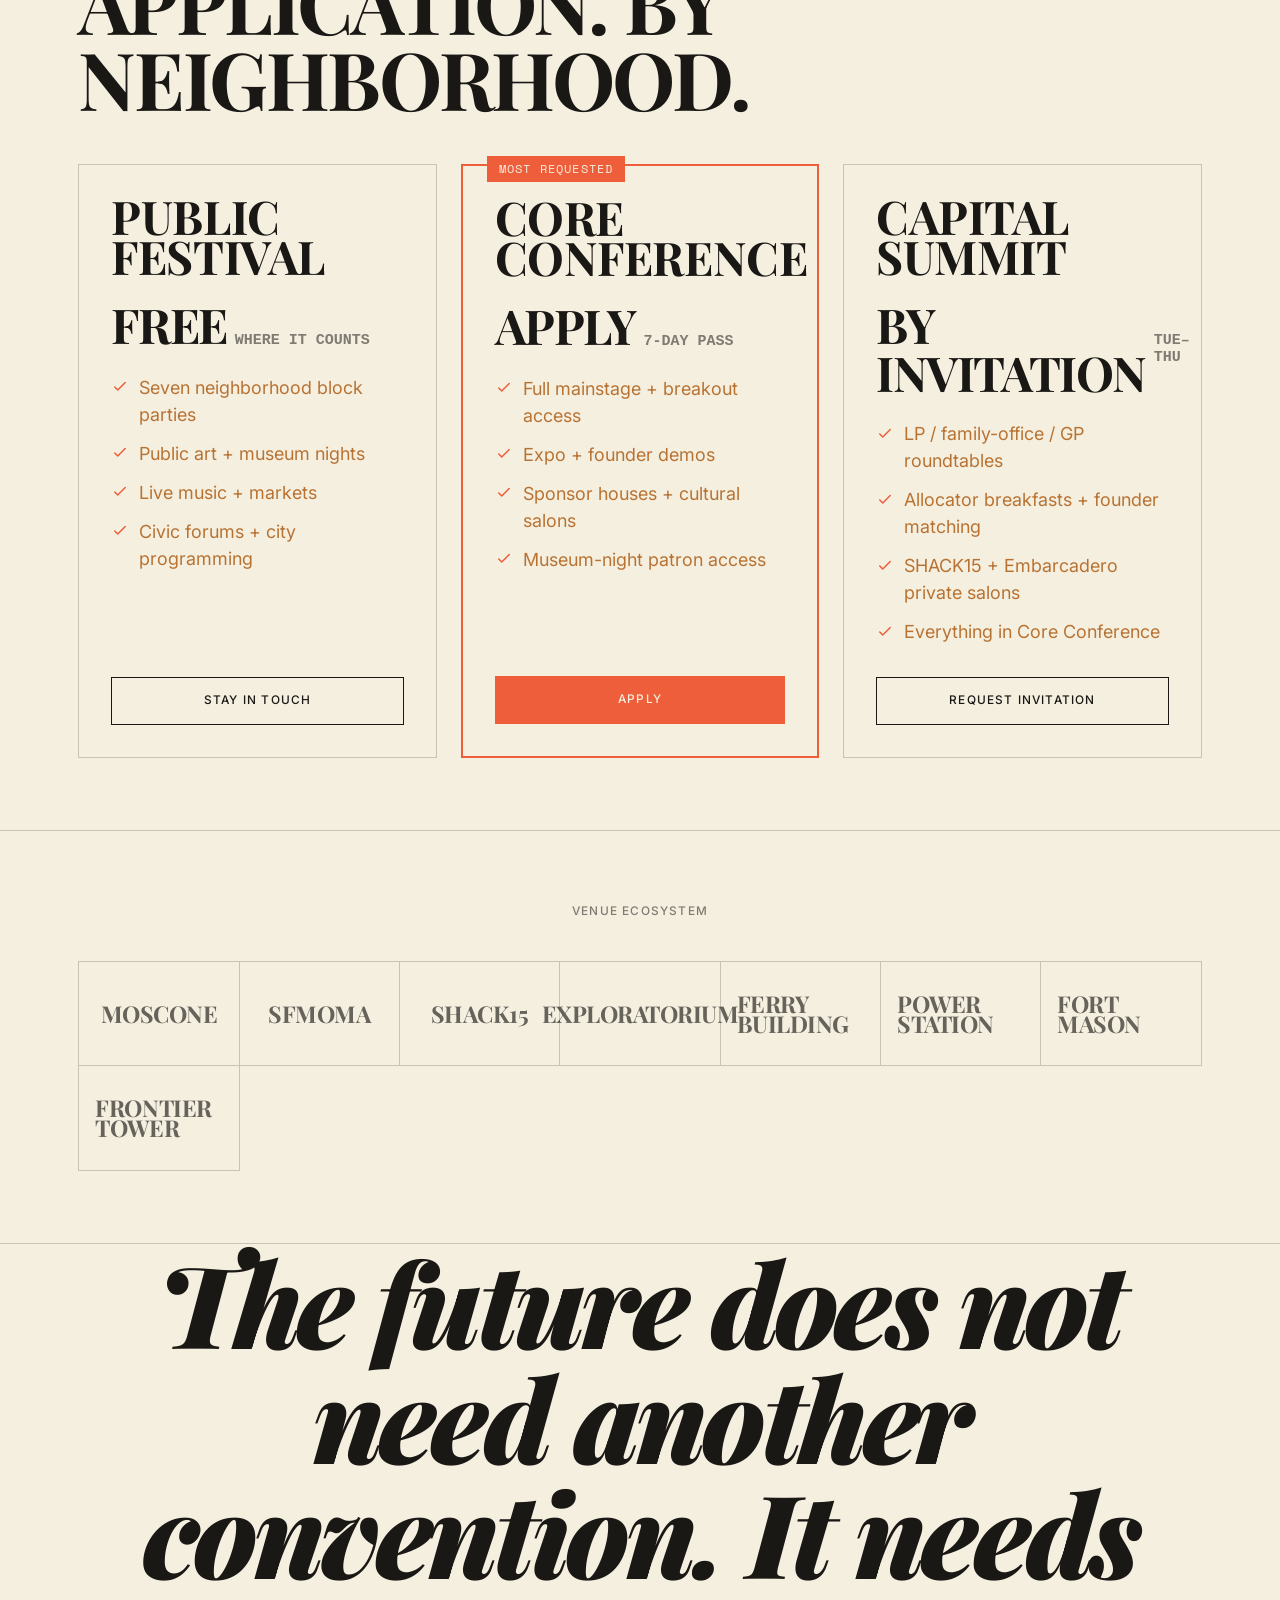
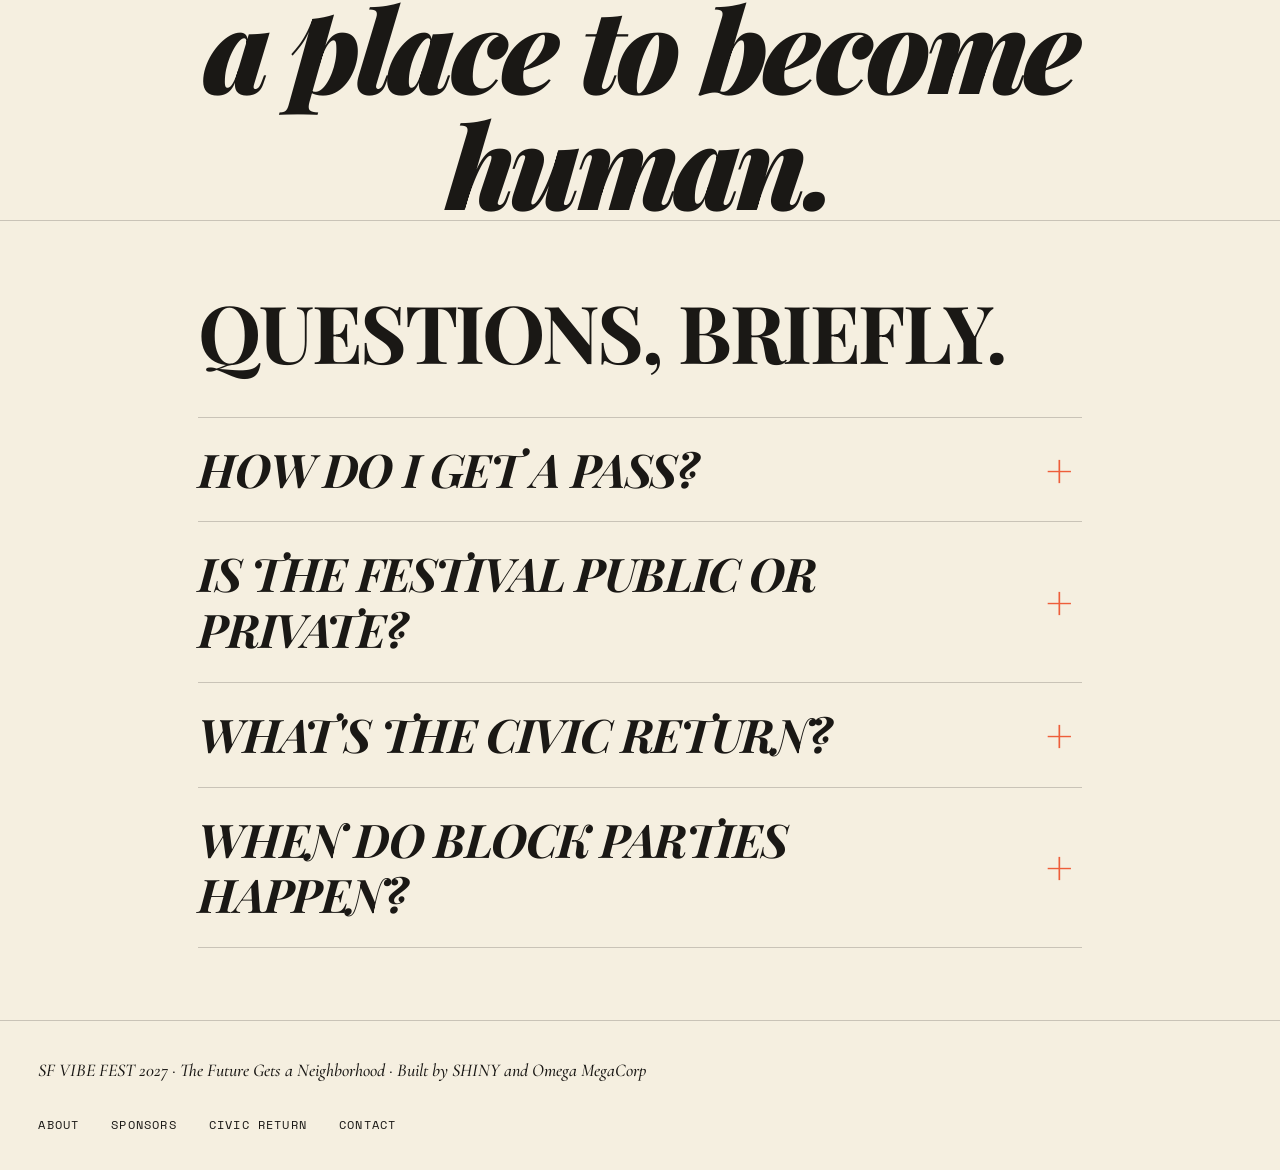
==== commit af099139: "Re-render SF Vibe Fest to 15 sections using v2 library Adds nav (sticky + drawer), feature-grid (6 p" ====
--- a/showcase/test-sf-vibe-fest.html
+++ b/showcase/test-sf-vibe-fest.html
@@ -4,6 +4,12 @@
   <meta charset="UTF-8">
   <meta name="viewport" content="width=device-width, initial-scale=1.0">
   <title>SF VIBE FEST 2027 — The Future Gets a Neighborhood</title>
+  <meta name="description" content="A seven-day citywide convergence of capital, code, culture, music, art, and civic imagination. San Francisco, October 25–31, 2027.">
+  <meta name="theme-color" content="#f5efe0">
+  <meta property="og:type" content="event">
+  <meta property="og:title" content="SF VIBE FEST 2027">
+  <meta property="og:description" content="The future gets a neighborhood. October 25–31, 2027.">
+  <meta property="og:url" content="https://sfvibefest.example/">
 
   <link rel="preconnect" href="https://fonts.googleapis.com">
   <link rel="preconnect" href="https://fonts.gstatic.com" crossorigin>
@@ -15,6 +21,7 @@
   <link rel="stylesheet" href="../tokens/motion.css">
   <link rel="stylesheet" href="../tokens/forces.css">
   <link rel="stylesheet" href="../tokens/textures.css">
+  <link rel="stylesheet" href="../tokens/states.css">
   <link rel="stylesheet" href="../sections/sections.css">
 
   <!-- STYLE-OVERRIDES: emitted from adapters/examples/sf-vibe-fest.json -->
@@ -291,7 +298,28 @@
 </head>
 <body>
 
-  <!-- HERO: editorial variant — the foundational promise -->
+  <!-- 1. NAV: sticky top bar with hamburger drawer -->
+  <nav class="cc-section cc-nav" data-pattern="nav" data-variant="default" aria-label="Primary">
+    <div class="container --wide cc-nav__inner">
+      <a class="cc-nav__brand voice-monument" href="#">SF VIBE FEST</a>
+      <button class="cc-nav__toggle" type="button" aria-label="Open menu" aria-expanded="false" aria-controls="cc-nav-menu">
+        <span aria-hidden="true"></span><span aria-hidden="true"></span><span aria-hidden="true"></span>
+      </button>
+      <div class="cc-nav__menu" id="cc-nav-menu">
+        <ul class="cc-nav__links">
+          <li><a class="cc-nav__link voice-swiss --label" href="#program">Program</a></li>
+          <li><a class="cc-nav__link voice-swiss --label" href="#sponsors">Sponsors</a></li>
+          <li><a class="cc-nav__link voice-swiss --label" href="#civic">Civic</a></li>
+        </ul>
+        <a class="cc-nav__cta voice-swiss --label" href="mailto:jordan@shiny.new">Apply</a>
+      </div>
+    </div>
+  </nav>
+  <script>
+    (function(){var n=document.querySelector('.cc-nav');if(!n)return;var t=n.querySelector('.cc-nav__toggle'),m=n.querySelector('.cc-nav__menu');document.documentElement.style.setProperty('--nav-height',(n.offsetHeight||64)+'px');t.addEventListener('click',function(){var o=n.toggleAttribute('data-open');t.setAttribute('aria-expanded',o?'true':'false');t.setAttribute('aria-label',o?'Close menu':'Open menu');});n.addEventListener('keydown',function(e){if(e.key==='Escape'&&n.hasAttribute('data-open')){n.removeAttribute('data-open');t.setAttribute('aria-expanded','false');t.focus();}});m.addEventListener('click',function(e){if(e.target.closest('a')&&n.hasAttribute('data-open')){n.removeAttribute('data-open');t.setAttribute('aria-expanded','false');}});var s=function(){if(window.scrollY>4)n.setAttribute('data-scrolled','');else n.removeAttribute('data-scrolled');};window.addEventListener('scroll',s,{passive:true});s();})();
+  </script>
+
+  <!-- 2. HERO: editorial variant — the foundational promise -->
   <section class="cc-section cc-hero" data-pattern="hero" data-variant="editorial">
     <div class="container --regular flow motion-reveal">
       <span class="cc-hero__eyebrow voice-swiss --label">SF VIBE FEST · OCT 25–31, 2027 · SAN FRANCISCO</span>
@@ -341,7 +369,68 @@
     </div>
   </section>
 
-  <!-- QUOTE: gutter variant — the thesis line as pull quote, electric-blue gutter -->
+  <!-- 5. FEATURE-GRID: program pillars -->
+  <section class="cc-section cc-feature-grid" data-pattern="feature-grid" data-variant="default" id="program">
+    <div class="container --wide flow motion-reveal">
+      <span class="cc-feature-grid__eyebrow voice-swiss --label">PROGRAM</span>
+      <h2 class="cc-feature-grid__heading voice-monument --display">One festival. Three economic engines. Seven nights.</h2>
+      <div class="cc-feature-grid__items motion-stagger">
+        <div class="cc-feature">
+          <div class="cc-feature__icon" aria-hidden="true"><svg viewBox="0 0 24 24"><circle cx="12" cy="12" r="3"/><path d="M12 3v4M12 17v4M3 12h4M17 12h4M5.6 5.6l2.8 2.8M15.6 15.6l2.8 2.8M5.6 18.4l2.8-2.8M15.6 8.4l2.8-2.8"/></svg></div>
+          <h3 class="cc-feature__title voice-monument">Capital Summit</h3>
+          <p class="cc-feature__body voice-swiss">Curated Tue–Thu core for LPs, family offices, GPs, sovereign funds, foundations, and select founders. Application-based. White-glove.</p>
+        </div>
+        <div class="cc-feature">
+          <div class="cc-feature__icon" aria-hidden="true"><svg viewBox="0 0 24 24"><path d="M12 2l10 5-10 5L2 7l10-5zM2 12l10 5 10-5M2 17l10 5 10-5"/></svg></div>
+          <h3 class="cc-feature__title voice-monument">Core Conference</h3>
+          <p class="cc-feature__body voice-swiss">Seven days for founders, operators, brands, creators, civic leaders, designers, artists, media, and technologists.</p>
+        </div>
+        <div class="cc-feature">
+          <div class="cc-feature__icon" aria-hidden="true"><svg viewBox="0 0 24 24"><path d="M12 2c-4 0-7 3-7 7 0 5 7 13 7 13s7-8 7-13c0-4-3-7-7-7z"/><circle cx="12" cy="9" r="2.5"/></svg></div>
+          <h3 class="cc-feature__title voice-monument">Civic Festival</h3>
+          <p class="cc-feature__body voice-swiss">Public block parties, museum nights, art, music, markets, food, and neighborhood activations. Free where it counts.</p>
+        </div>
+        <div class="cc-feature">
+          <div class="cc-feature__icon" aria-hidden="true"><svg viewBox="0 0 24 24"><circle cx="12" cy="12" r="2"/><circle cx="4" cy="6" r="2"/><circle cx="20" cy="6" r="2"/><circle cx="4" cy="18" r="2"/><circle cx="20" cy="18" r="2"/><path d="M6 7l5 4M18 7l-5 4M6 17l5-4M18 17l-5-4"/></svg></div>
+          <h3 class="cc-feature__title voice-monument">Neighborhood Nights</h3>
+          <p class="cc-feature__body voice-swiss">Each evening belongs to a different district. Co-produced with local merchants, artists, venues, cultural districts, nonprofits.</p>
+        </div>
+        <div class="cc-feature">
+          <div class="cc-feature__icon" aria-hidden="true"><svg viewBox="0 0 24 24"><path d="M2 12s3.5-7 10-7 10 7 10 7-3.5 7-10 7S2 12 2 12z"/><circle cx="12" cy="12" r="3"/></svg></div>
+          <h3 class="cc-feature__title voice-monument">Civic Return</h3>
+          <p class="cc-feature__body voice-swiss">Annual report on hotel nights, vendor revenue, artist compensation, neighborhood grants, small-business participation.</p>
+        </div>
+        <div class="cc-feature">
+          <div class="cc-feature__icon" aria-hidden="true"><svg viewBox="0 0 24 24"><path d="M12 3l2 6 6 2-6 2-2 6-2-6-6-2 6-2 2-6z"/></svg></div>
+          <h3 class="cc-feature__title voice-monument">Fog City Futurism</h3>
+          <p class="cc-feature__body voice-swiss">A premium visual identity blending San Francisco's cultural past with its technological future. Editorial, civic, electric.</p>
+        </div>
+      </div>
+    </div>
+  </section>
+
+  <!-- 6. PRODUCT-SHOWCASE: city-as-campus annotated map -->
+  <section class="cc-section cc-showcase" data-pattern="product-showcase" data-variant="callouts">
+    <div class="container --wide">
+      <div class="cc-showcase__grid motion-reveal">
+        <div class="cc-showcase__copy">
+          <h2 class="cc-showcase__heading voice-monument --display">The city is the campus.</h2>
+          <p class="cc-showcase__body voice-swiss">SF VIBE FEST is not a convention trapped inside a convention center. For one week, San Francisco becomes a living map of the future. The route is the story; the movement through the city is the mechanism.</p>
+        </div>
+        <div class="cc-showcase__frame">
+          <div class="cc-showcase__chrome" aria-hidden="true"><span></span><span></span><span></span></div>
+          <div class="cc-img-placeholder cc-showcase__image" data-slot="city-map"></div>
+          <button class="cc-showcase__callout" style="left:40%;top:30%" aria-label="Moscone Center"><span class="cc-showcase__callout-num">1</span><span class="cc-showcase__callout-label">Moscone</span></button>
+          <button class="cc-showcase__callout" style="left:62%;top:35%" aria-label="Embarcadero"><span class="cc-showcase__callout-num">2</span><span class="cc-showcase__callout-label">Embarcadero</span></button>
+          <button class="cc-showcase__callout" style="left:70%;top:65%" aria-label="Dogpatch"><span class="cc-showcase__callout-num">3</span><span class="cc-showcase__callout-label">Dogpatch</span></button>
+          <button class="cc-showcase__callout" style="left:45%;top:55%" aria-label="Mission"><span class="cc-showcase__callout-num">4</span><span class="cc-showcase__callout-label">Mission</span></button>
+          <button class="cc-showcase__callout" style="left:30%;top:50%" aria-label="Castro"><span class="cc-showcase__callout-num">5</span><span class="cc-showcase__callout-label">Castro</span></button>
+        </div>
+      </div>
+    </div>
+  </section>
+
+  <!-- 7. QUOTE: gutter variant — the thesis line as pull quote, electric-blue gutter -->
   <section class="cc-section cc-quote" data-pattern="quote" data-variant="gutter">
     <div class="container --regular motion-reveal">
       <blockquote class="cc-quote__body">
@@ -351,30 +440,7 @@
     </div>
   </section>
 
-  <!-- FULL-BLEED: the brand promise -->
-  <section class="cc-section cc-bleed" data-pattern="full-bleed" data-variant="type">
-    <div class="cc-bleed__content cc-bleed__content--type motion-reveal">
-      <span class="voice-monument" data-bleed-text>The future does not need another convention. It needs a place to become human.</span>
-    </div>
-  </section>
-
-  <!-- TWO-COLUMN: the public sees the festival / the business is the room -->
-  <section class="cc-section cc-two-col" data-pattern="two-column" data-variant="dialogue">
-    <div class="container --wide">
-      <div class="cc-two-col__grid motion-stagger">
-        <div class="cc-two-col__col">
-          <h3 class="cc-two-col__heading voice-monument">The public sees the festival.</h3>
-          <p class="cc-two-col__body voice-swiss">Seven neighborhood block parties. Museum nights. Public art. Live music. Markets. Free where it counts. Real where it matters. The cultural electricity of the most magnetic week San Francisco has produced in a decade — designed to be walked, not gated.</p>
-        </div>
-        <div class="cc-two-col__col">
-          <h3 class="cc-two-col__heading voice-monument">The business is the room.</h3>
-          <p class="cc-two-col__body voice-swiss">A curated Tuesday–Thursday Capital Summit nested inside the seven-day festival. LPs, family offices, GPs, sovereign funds, foundations, and select founders. Application-based. Application-only. White-glove. The room sets the future before it becomes consensus.</p>
-        </div>
-      </div>
-    </div>
-  </section>
-
-  <!-- PROCESS: the 7-night arc, timeline variant -->
+  <!-- 8. PROCESS: the 7-night arc, timeline variant -->
   <section class="cc-section cc-process" data-pattern="process" data-variant="timeline">
     <div class="container --regular flow motion-reveal">
       <h2 class="cc-process__heading voice-editorial --display">Seven nights. Seven neighborhoods. One civic pulse.</h2>
@@ -411,58 +477,138 @@
     </div>
   </section>
 
-  <!-- STAT-GRID #2: the equation of scale -->
-  <section class="cc-section cc-stat-grid" data-pattern="stat-grid" data-variant="default">
+  <!-- 9. TESTIMONIAL: host-committee placeholder (no fake bios per v2 style guide) -->
+  <section class="cc-section cc-testimonial" data-pattern="testimonial" data-variant="featured">
+    <div class="container --regular motion-reveal">
+      <div class="cc-testimonial__items">
+        <figure class="cc-quote-card">
+          <blockquote class="cc-quote-card__quote">
+            <p class="voice-editorial --display">The festival proves the city can host its own future without losing its soul — premium where the rooms demand it, public where the streets need it, local at every block party.</p>
+          </blockquote>
+          <figcaption class="cc-quote-card__author">
+            <span class="cc-quote-card__avatar" aria-hidden="true">HC</span>
+            <span class="cc-quote-card__meta">
+              <span class="cc-quote-card__name voice-monument">Host Committee</span>
+              <span class="cc-quote-card__role voice-swiss">SF Vibe Fest 2027 · Founding Member</span>
+            </span>
+          </figcaption>
+        </figure>
+      </div>
+    </div>
+  </section>
+
+  <!-- 10. PRICING: three application tiers (no $ amounts — invitation-tiered) -->
+  <section class="cc-section cc-pricing" data-pattern="pricing" data-variant="cards" id="sponsors">
     <div class="container --wide flow motion-reveal">
-      <h2 class="cc-stat-grid__heading voice-monument --display">Premium access funds public wonder.</h2>
-      <div class="cc-stat-grid__items motion-stagger">
-        <div class="cc-stat">
-          <span class="cc-stat__num voice-monument">$59M</span>
-          <span class="cc-stat__label voice-swiss --label">base-case revenue</span>
-          <span class="cc-stat__caption voice-swiss">Capital Summit + sponsor anchors + premium passes. Spectacle is public; economics are disciplined.</span>
-        </div>
-        <div class="cc-stat">
-          <span class="cc-stat__num voice-monument">$400M+</span>
-          <span class="cc-stat__label voice-swiss --label">civic impact target</span>
-          <span class="cc-stat__caption voice-swiss">Scaled from SXSW's $380.9M benchmark. Year-one realistic.</span>
-        </div>
-        <div class="cc-stat">
-          <span class="cc-stat__num voice-monument">$1B+</span>
-          <span class="cc-stat__label voice-swiss --label">aspirational impact</span>
-          <span class="cc-stat__caption voice-swiss">Hotel nights, vendor revenue, artist compensation, neighborhood grants, media valuation compounded.</span>
-        </div>
-        <div class="cc-stat">
-          <span class="cc-stat__num voice-monument">52k</span>
-          <span class="cc-stat__label voice-swiss --label">hotel-night target</span>
-          <span class="cc-stat__caption voice-swiss">Direct hotel tax flows back to the Live Music Fund and neighborhood culture.</span>
-        </div>
-      </div>
-    </div>
-  </section>
-
-  <!-- QUOTE #2: sponsors as civic architects -->
-  <section class="cc-section cc-quote" data-pattern="quote" data-variant="gutter">
-    <div class="container --regular motion-reveal">
-      <blockquote class="cc-quote__body">
-        <p class="cc-quote__text voice-editorial --display">The best sponsors will not ask, "Where is my logo?" They will ask, "What part of the city did we help bring alive?"</p>
-        <cite class="cc-quote__attribution voice-swiss --label">— Sponsors as civic architects · v2 Super Deck</cite>
-      </blockquote>
-    </div>
-  </section>
-
-  <!-- CTA: the invitation -->
-  <section class="cc-section cc-cta" data-pattern="cta" data-variant="discord">
+      <span class="cc-pricing__eyebrow voice-swiss --label">ACCESS</span>
+      <h2 class="cc-pricing__heading voice-monument --display">By invitation. By application. By neighborhood.</h2>
+      <div class="cc-pricing__tiers motion-stagger">
+        <div class="cc-tier">
+          <h3 class="cc-tier__name voice-monument">Public Festival</h3>
+          <p class="cc-tier__price"><span class="cc-tier__amount voice-monument">Free</span><span class="cc-tier__period voice-brutalist">where it counts</span></p>
+          <ul class="cc-tier__features">
+            <li class="voice-swiss"><svg class="cc-tier__check" viewBox="0 0 24 24"><path d="M5 12l4 4 10-10"/></svg>Seven neighborhood block parties</li>
+            <li class="voice-swiss"><svg class="cc-tier__check" viewBox="0 0 24 24"><path d="M5 12l4 4 10-10"/></svg>Public art + museum nights</li>
+            <li class="voice-swiss"><svg class="cc-tier__check" viewBox="0 0 24 24"><path d="M5 12l4 4 10-10"/></svg>Live music + markets</li>
+            <li class="voice-swiss"><svg class="cc-tier__check" viewBox="0 0 24 24"><path d="M5 12l4 4 10-10"/></svg>Civic forums + city programming</li>
+          </ul>
+          <a class="cc-tier__cta voice-swiss --label" href="mailto:jordan@shiny.new">Stay in touch</a>
+        </div>
+        <div class="cc-tier cc-tier--recommended">
+          <span class="cc-tier__badge voice-swiss --label">Most requested</span>
+          <h3 class="cc-tier__name voice-monument">Core Conference</h3>
+          <p class="cc-tier__price"><span class="cc-tier__amount voice-monument">Apply</span><span class="cc-tier__period voice-brutalist">7-day pass</span></p>
+          <ul class="cc-tier__features">
+            <li class="voice-swiss"><svg class="cc-tier__check" viewBox="0 0 24 24"><path d="M5 12l4 4 10-10"/></svg>Full mainstage + breakout access</li>
+            <li class="voice-swiss"><svg class="cc-tier__check" viewBox="0 0 24 24"><path d="M5 12l4 4 10-10"/></svg>Expo + founder demos</li>
+            <li class="voice-swiss"><svg class="cc-tier__check" viewBox="0 0 24 24"><path d="M5 12l4 4 10-10"/></svg>Sponsor houses + cultural salons</li>
+            <li class="voice-swiss"><svg class="cc-tier__check" viewBox="0 0 24 24"><path d="M5 12l4 4 10-10"/></svg>Museum-night patron access</li>
+          </ul>
+          <a class="cc-tier__cta voice-swiss --label" href="mailto:jordan@shiny.new">Apply</a>
+        </div>
+        <div class="cc-tier">
+          <h3 class="cc-tier__name voice-monument">Capital Summit</h3>
+          <p class="cc-tier__price"><span class="cc-tier__amount voice-monument">By invitation</span><span class="cc-tier__period voice-brutalist">Tue–Thu</span></p>
+          <ul class="cc-tier__features">
+            <li class="voice-swiss"><svg class="cc-tier__check" viewBox="0 0 24 24"><path d="M5 12l4 4 10-10"/></svg>LP / family-office / GP roundtables</li>
+            <li class="voice-swiss"><svg class="cc-tier__check" viewBox="0 0 24 24"><path d="M5 12l4 4 10-10"/></svg>Allocator breakfasts + founder matching</li>
+            <li class="voice-swiss"><svg class="cc-tier__check" viewBox="0 0 24 24"><path d="M5 12l4 4 10-10"/></svg>SHACK15 + Embarcadero private salons</li>
+            <li class="voice-swiss"><svg class="cc-tier__check" viewBox="0 0 24 24"><path d="M5 12l4 4 10-10"/></svg>Everything in Core Conference</li>
+          </ul>
+          <a class="cc-tier__cta voice-swiss --label" href="mailto:jordan@shiny.new">Request invitation</a>
+        </div>
+      </div>
+    </div>
+  </section>
+
+  <!-- 11. INTEGRATION-LOGOS: venue ecosystem -->
+  <section class="cc-section cc-integrations" data-pattern="integration-logos" data-variant="grid">
+    <div class="container --wide flow motion-reveal">
+      <h2 class="cc-integrations__heading voice-swiss --label">VENUE ECOSYSTEM</h2>
+      <ul class="cc-integrations__items">
+        <li class="cc-integrations__item"><span class="voice-monument">Moscone</span></li>
+        <li class="cc-integrations__item"><span class="voice-monument">SFMOMA</span></li>
+        <li class="cc-integrations__item"><span class="voice-monument">SHACK15</span></li>
+        <li class="cc-integrations__item"><span class="voice-monument">Exploratorium</span></li>
+        <li class="cc-integrations__item"><span class="voice-monument">Ferry Building</span></li>
+        <li class="cc-integrations__item"><span class="voice-monument">Power Station</span></li>
+        <li class="cc-integrations__item"><span class="voice-monument">Fort Mason</span></li>
+        <li class="cc-integrations__item"><span class="voice-monument">Frontier Tower</span></li>
+      </ul>
+    </div>
+  </section>
+
+  <!-- 12. FULL-BLEED: the brand promise -->
+  <section class="cc-section cc-bleed" data-pattern="full-bleed" data-variant="type">
+    <div class="cc-bleed__content cc-bleed__content--type motion-reveal">
+      <span class="voice-monument" data-bleed-text>The future does not need another convention. It needs a place to become human.</span>
+    </div>
+  </section>
+
+  <!-- 13. FAQ: accordion of common questions -->
+  <section class="cc-section cc-faq" data-pattern="faq" data-variant="accordion" id="civic">
     <div class="container --regular flow motion-reveal">
-      <h2 class="cc-cta__heading voice-monument --display">Once a year, the room opens.</h2>
-      <p class="cc-cta__supporting voice-swiss">You do not have to live in San Francisco. But if you are shaping the future — funding it, building it, regulating it, designing it, performing it, feeding it, questioning it, or trying to make it more human — once a year, you need to be here. Anchor sponsorships, founding partnerships, host-committee invitations, and allocator applications are open.</p>
-        <a class="cc-cta__action voice-swiss --label" href="mailto:jordan@shiny.new">
-          CONTACT JORDAN@SHINY.NEW
-          <span class="cc-cta__arrow" aria-hidden="true">→</span>
-        </a>
-    </div>
-  </section>
-
-  <!-- FOOTER -->
+      <h2 class="cc-faq__heading voice-monument --display">Questions, briefly.</h2>
+      <div class="cc-faq__items">
+        <details class="cc-faq__item">
+          <summary class="cc-faq__question voice-monument">How do I get a pass?<span class="cc-faq__marker" aria-hidden="true">+</span></summary>
+          <div class="cc-faq__answer"><p class="voice-swiss">Core Conference and Capital Summit are application-based. Email jordan@shiny.new with your name, role, and what you'd contribute. The public Civic Festival is free and open — no pass required.</p></div>
+        </details>
+        <details class="cc-faq__item">
+          <summary class="cc-faq__question voice-monument">Is the festival public or private?<span class="cc-faq__marker" aria-hidden="true">+</span></summary>
+          <div class="cc-faq__answer"><p class="voice-swiss">Both. The public sees the festival — block parties, museum nights, music, food, public art. The business is the room — the Capital Summit and curated tracks nested inside. Premium access funds public wonder.</p></div>
+        </details>
+        <details class="cc-faq__item">
+          <summary class="cc-faq__question voice-monument">What's the civic return?<span class="cc-faq__marker" aria-hidden="true">+</span></summary>
+          <div class="cc-faq__answer"><p class="voice-swiss">Every year we publish a Civic Return Report: hotel nights, local vendor revenue, artist compensation, small-business participation, neighborhood grants, public attendance, city tax impact, and more. The festival must leave the city stronger than it found it.</p></div>
+        </details>
+        <details class="cc-faq__item">
+          <summary class="cc-faq__question voice-monument">When do block parties happen?<span class="cc-faq__marker" aria-hidden="true">+</span></summary>
+          <div class="cc-faq__answer"><p class="voice-swiss">Every night of the festival. Each evening belongs to a different neighborhood (SoMa Mon, Embarcadero Tue, Mission Wed, Dogpatch Thu, Fillmore Fri, Castro Sat, Bayview Sun). All free, all public, all co-produced with local merchants, artists, and venues.</p></div>
+        </details>
+      </div>
+    </div>
+  </section>
+  <script>
+    (function(){document.querySelectorAll('.cc-faq[data-variant="accordion"]').forEach(function(f){f.querySelectorAll('.cc-faq__item').forEach(function(i){i.addEventListener('toggle',function(){if(!i.open)return;f.querySelectorAll('.cc-faq__item').forEach(function(s){if(s!==i)s.open=false;});});});});})();
+  </script>
+
+  <!-- 14. CTA-BANNER: sticky-bottom, dismissible -->
+  <section class="cc-section cc-banner" data-pattern="cta-banner" data-variant="sticky-bottom" data-key="sf-vibe-fest-apply">
+    <div class="container --wide cc-banner__inner">
+      <div class="cc-banner__copy">
+        <h2 class="cc-banner__heading voice-monument">Once a year, the room opens.</h2>
+        <p class="cc-banner__supporting voice-swiss">Applications, founding partnerships, and host-committee invitations are open.</p>
+      </div>
+      <a class="cc-banner__action voice-swiss --label" href="mailto:jordan@shiny.new">jordan@shiny.new<span aria-hidden="true">→</span></a>
+      <button class="cc-banner__dismiss" type="button" aria-label="Dismiss" hidden><span aria-hidden="true">×</span></button>
+    </div>
+  </section>
+  <script>
+    (function(){document.querySelectorAll('.cc-banner[data-variant="sticky-bottom"]').forEach(function(b){var k='cc-banner-dismissed-'+(b.dataset.key||'default');if(localStorage.getItem(k)==='1'){b.remove();return;}var d=b.querySelector('.cc-banner__dismiss');if(d){d.hidden=false;d.addEventListener('click',function(){localStorage.setItem(k,'1');b.setAttribute('data-dismissing','');setTimeout(function(){b.remove();},300);});}});})();
+  </script>
+
+  <!-- 15. FOOTER -->
   <footer class="cc-section cc-footer" data-pattern="footer" data-variant="editorial">
     <div class="container flex-between">
       <span class="cc-footer__copyright voice-swiss --label">SF VIBE FEST 2027 · The Future Gets a Neighborhood · Built by SHINY and Omega MegaCorp</span>
--- a/tokens/states.css
+++ b/tokens/states.css
@@ -0,0 +1,146 @@
+/* ============================================
+   STATES — Universal interactive feedback
+   ============================================
+   Hover, focus-visible, active, disabled, loading on every
+   button / link / card / input. Plus 44px touch targets,
+   .visually-hidden a11y helper, and reduced-motion fallbacks.
+
+   Load AFTER tokens/textures.css and BEFORE sections/sections.css.
+   Token-level interaction rules win on cascade tie-breaks.
+   ============================================ */
+
+/* --- BUTTON / CTA states ----------------------------------- */
+button,
+.cc-cta__action,
+.cc-nav__cta,
+[role="button"] {
+  min-height: 44px;
+  cursor: pointer;
+  transition:
+    transform   var(--dur-swift) var(--ease-spring),
+    background  var(--dur-swift),
+    border-color var(--dur-swift),
+    color       var(--dur-swift),
+    opacity     var(--dur-swift),
+    box-shadow  var(--dur-swift);
+}
+button:hover,
+.cc-cta__action:hover,
+.cc-nav__cta:hover { transform: translateY(-2px); }
+
+button:active,
+.cc-cta__action:active,
+.cc-nav__cta:active {
+  transform: translateY(1px);
+  transition-duration: var(--dur-instant);
+}
+
+button[disabled],
+button[aria-disabled="true"],
+.cc-cta__action[aria-disabled="true"] {
+  opacity: 0.4;
+  cursor: not-allowed;
+  pointer-events: none;
+  transform: none;
+}
+
+button[aria-busy="true"],
+button[data-loading] {
+  cursor: progress;
+  pointer-events: none;
+}
+
+/* --- LINK states ------------------------------------------- */
+a {
+  transition: color var(--dur-swift), opacity var(--dur-swift);
+}
+
+/* --- FOCUS-VISIBLE rings (keyboard nav only) -------------- */
+:focus-visible {
+  outline: 2px solid var(--color-discord);
+  outline-offset: 2px;
+  border-radius: 2px;
+}
+
+/* Specific tighter ring for already-bordered elements */
+input:focus-visible,
+textarea:focus-visible,
+select:focus-visible,
+button:focus-visible {
+  outline-offset: 1px;
+}
+
+/* --- FORM INPUT states ------------------------------------- */
+input,
+textarea,
+select {
+  min-height: 44px;
+  padding: 0.75rem 1rem;
+  border: 1px solid var(--color-border);
+  background: transparent;
+  color: var(--color-fg);
+  font-family: var(--font-swiss);
+  font-size: var(--type-body);
+  transition:
+    border-color var(--dur-swift),
+    background   var(--dur-swift);
+  border-radius: 0;
+}
+input::placeholder,
+textarea::placeholder { color: var(--color-muted); }
+
+input:hover,
+textarea:hover,
+select:hover { border-color: var(--color-fg); }
+
+input:focus-visible,
+textarea:focus-visible,
+select:focus-visible {
+  outline: 2px solid var(--color-discord);
+  border-color: var(--color-fg);
+}
+
+input:invalid:not(:placeholder-shown) {
+  border-color: var(--color-discord);
+}
+
+input[disabled],
+textarea[disabled] {
+  opacity: 0.4;
+  cursor: not-allowed;
+}
+
+/* --- LOADING (button spinner) ------------------------------ */
+button[aria-busy="true"]::after,
+button[data-loading]::after {
+  content: "";
+  display: inline-block;
+  margin-left: 0.5em;
+  width: 1em; height: 1em;
+  border: 2px solid currentColor;
+  border-top-color: transparent;
+  border-radius: 50%;
+  animation: cc-spin 0.8s linear infinite;
+  vertical-align: text-bottom;
+}
+@keyframes cc-spin { to { transform: rotate(360deg); } }
+
+/* --- VISUALLY HIDDEN (a11y screen-reader-only) ------------ */
+.visually-hidden {
+  position: absolute;
+  width: 1px; height: 1px;
+  padding: 0; margin: -1px;
+  overflow: hidden;
+  clip-path: inset(50%);
+  white-space: nowrap;
+  border: 0;
+}
+
+/* --- REDUCED MOTION --------------------------------------- */
+@media (prefers-reduced-motion: reduce) {
+  button[aria-busy="true"]::after,
+  button[data-loading]::after { animation: none; }
+  button:hover,
+  .cc-cta__action:hover,
+  .cc-nav__cta:hover { transform: none; }
+}
--- a/sections/sections.css
+++ b/sections/sections.css
@@ -23,23 +23,41 @@
   padding-inline: 0;
 }
 
-/* Placeholder for image slots */
+/* Placeholder for image slots — gradient + grain treatment.
+   Reads as intentional empty state, not TODO image. */
 .cc-img-placeholder {
-  display: flex;
-  align-items: center;
-  justify-content: center;
-  background: var(--color-subtle);
+  position: relative;
+  overflow: hidden;
+  background:
+    radial-gradient(ellipse at center,
+      color-mix(in oklch, var(--color-fg) 8%, transparent),
+      transparent 70%),
+    linear-gradient(135deg,
+      color-mix(in oklch, var(--color-accent-1) 6%, var(--color-surface)),
+      color-mix(in oklch, var(--color-accent-2) 4%, var(--color-surface)));
   color: var(--color-muted);
   font-family: var(--font-swiss);
   font-size: var(--type-caption);
   text-transform: uppercase;
-  letter-spacing: 0.1em;
+  letter-spacing: 0.15em;
   aspect-ratio: 16 / 10;
   min-height: 200px;
 }
-
 .cc-img-placeholder::before {
-  content: "[ image: " attr(data-slot) " ]";
+  /* Grain overlay (inline SVG noise) */
+  content: ""; position: absolute; inset: 0;
+  pointer-events: none;
+  opacity: 0.12;
+  mix-blend-mode: overlay;
+  background-image: url("data:image/svg+xml;utf8,<svg viewBox='0 0 200 200' xmlns='http://www.w3.org/2000/svg'><filter id='n'><feTurbulence type='fractalNoise' baseFrequency='0.9' numOctaves='2' stitchTiles='stitch'/></filter><rect width='100%25' height='100%25' filter='url(%23n)'/></svg>");
+  background-size: 200px;
+}
+.cc-img-placeholder::after {
+  content: "[ " attr(data-slot) " ]";
+  position: absolute;
+  inset: auto auto 1rem 1rem;
+  font-size: var(--type-caption);
+  color: var(--color-muted);
 }
 
 /* Per-section rules — appended below by Tasks 4–15 */
@@ -421,3 +439,746 @@
   .cc-marquee__inner, .cc-marquee-section[data-variant="vertical"] .cc-marquee__inner { animation: none; }
 }
 /* end-marquee */
+
+/* ============================================
+   PREMIUM MOTION — Universal scroll polish
+   ============================================
+   Scroll-progress hairline (animation-timeline scroll, Baseline 2024
+   Chrome/Edge; @supports gracefully omits in Firefox stable).
+   Smooth-scroll with sticky-nav offset.
+   Both respect prefers-reduced-motion.
+   ============================================ */
+
+/* Scroll-progress hairline at the top of viewport */
+@supports (animation-timeline: scroll()) {
+  body::before {
+    content: "";
+    position: fixed;
+    top: 0; left: 0; right: 0;
+    height: 3px;
+    background: var(--color-accent-1);
+    z-index: 1000;
+    transform-origin: left;
+    animation: cc-scroll-progress linear both;
+    animation-timeline: scroll();
+    pointer-events: none;
+  }
+  @keyframes cc-scroll-progress {
+    from { transform: scaleX(0); }
+    to   { transform: scaleX(1); }
+  }
+}
+
+/* Smooth-scroll honoring sticky-nav offset */
+html {
+  scroll-behavior: smooth;
+  scroll-padding-top: calc(var(--nav-height, 0px) + 1rem);
+}
+
+@media (prefers-reduced-motion: reduce) {
+  body::before { display: none; }
+  html { scroll-behavior: auto; }
+}
+/* end-premium-motion */
+
+/* --- nav ---------------------------------------------------- */
+.cc-nav {
+  position: sticky;
+  top: 0;
+  z-index: 100;
+  padding-block: 0.75rem;
+  background: color-mix(in oklch, var(--color-bg) 90%, transparent);
+  transition: background var(--dur-swift), border-color var(--dur-swift);
+  border-bottom: 1px solid transparent;
+}
+.cc-nav[data-scrolled] {
+  background: color-mix(in oklch, var(--color-bg) 70%, transparent);
+  backdrop-filter: saturate(180%) blur(20px);
+  -webkit-backdrop-filter: saturate(180%) blur(20px);
+  border-bottom-color: var(--color-border);
+}
+.cc-nav__inner {
+  display: flex;
+  align-items: center;
+  justify-content: space-between;
+  gap: 2rem;
+  min-height: 44px;
+}
+.cc-nav__brand {
+  font-size: var(--type-subhead);
+  font-weight: 700;
+  letter-spacing: -0.01em;
+  color: var(--color-fg);
+  text-decoration: none;
+}
+.cc-nav__menu {
+  display: flex;
+  align-items: center;
+  gap: 2rem;
+}
+.cc-nav__links {
+  display: flex;
+  gap: 2rem;
+  list-style: none;
+  margin: 0; padding: 0;
+}
+.cc-nav__link {
+  color: var(--color-fg);
+  text-decoration: none;
+  text-transform: uppercase;
+  letter-spacing: 0.1em;
+  padding: 0.5rem 0;
+  position: relative;
+}
+.cc-nav__link::after {
+  content: ""; position: absolute; left: 0; right: 0; bottom: 0;
+  height: 1px; background: var(--color-fg);
+  transform: scaleX(0); transform-origin: left;
+  transition: transform var(--dur-swift);
+}
+.cc-nav__link:hover::after { transform: scaleX(1); }
+.cc-nav__cta {
+  display: inline-flex; align-items: center;
+  padding: 0.625rem 1.25rem;
+  border: 1px solid var(--color-fg);
+  color: var(--color-fg);
+  text-decoration: none;
+  text-transform: uppercase;
+  letter-spacing: 0.1em;
+}
+.cc-nav__cta:hover {
+  background: var(--color-fg);
+  color: var(--color-bg);
+}
+.cc-nav__toggle {
+  display: none;
+  background: transparent;
+  border: 0;
+  padding: 0.5rem;
+  cursor: pointer;
+  flex-direction: column;
+  justify-content: space-around;
+  width: 44px; height: 44px;
+}
+.cc-nav__toggle span {
+  display: block;
+  height: 2px;
+  width: 22px;
+  background: var(--color-fg);
+  margin: 2px 0;
+  transition: transform var(--dur-swift), opacity var(--dur-swift);
+}
+.cc-nav[data-open] .cc-nav__toggle span:nth-child(1) { transform: translateY(6px) rotate(45deg); }
+.cc-nav[data-open] .cc-nav__toggle span:nth-child(2) { opacity: 0; }
+.cc-nav[data-open] .cc-nav__toggle span:nth-child(3) { transform: translateY(-6px) rotate(-45deg); }
+.cc-nav[data-variant="centered"] .cc-nav__inner { display: grid; grid-template-columns: 1fr auto 1fr; }
+.cc-nav[data-variant="centered"] .cc-nav__brand { grid-column: 2; }
+.cc-nav[data-variant="centered"] .cc-nav__menu { grid-column: 3; justify-self: end; }
+.cc-nav[data-variant="minimal"] .cc-nav__links { display: none; }
+@media (max-width: 720px) {
+  .cc-nav__toggle { display: flex; }
+  .cc-nav__menu {
+    position: fixed;
+    inset: var(--nav-height, 64px) 0 0 0;
+    background: var(--color-bg);
+    flex-direction: column;
+    align-items: flex-start;
+    padding: 2rem;
+    gap: 1.5rem;
+    transform: translateX(100%);
+    transition: transform var(--dur-natural) var(--ease-out-expo);
+    overflow-y: auto;
+  }
+  .cc-nav[data-open] .cc-nav__menu { transform: translateX(0); }
+  .cc-nav__links { flex-direction: column; gap: 1.5rem; }
+  .cc-nav__link { font-size: var(--type-headline); padding: 0.75rem 0; }
+  .cc-nav__cta { width: 100%; justify-content: center; padding: 1rem; }
+}
+@media (prefers-reduced-motion: reduce) {
+  .cc-nav__menu { transition: none; }
+}
+/* end-nav */
+
+/* --- feature-grid ------------------------------------------ */
+.cc-feature-grid__eyebrow {
+  display: block;
+  color: var(--color-accent-1);
+  font-family: var(--font-brutalist);
+  letter-spacing: 0.18em;
+  margin-bottom: 1rem;
+}
+.cc-feature-grid__heading {
+  max-width: 28ch;
+  margin: 0 0 3rem;
+  line-height: 1.1;
+}
+.cc-feature-grid__items {
+  display: grid;
+  gap: clamp(2rem, 4vw, 4rem);
+  grid-template-columns: repeat(3, 1fr);
+}
+.cc-feature-grid[data-variant="wide"] .cc-feature-grid__items { grid-template-columns: repeat(2, 1fr); }
+.cc-feature-grid[data-variant="compact"] .cc-feature-grid__items { grid-template-columns: repeat(4, 1fr); }
+@media (max-width: 960px) {
+  .cc-feature-grid[data-variant="compact"] .cc-feature-grid__items { grid-template-columns: repeat(2, 1fr); }
+}
+@media (max-width: 720px) {
+  .cc-feature-grid__items,
+  .cc-feature-grid[data-variant="wide"] .cc-feature-grid__items,
+  .cc-feature-grid[data-variant="compact"] .cc-feature-grid__items { grid-template-columns: 1fr; }
+}
+.cc-feature {
+  min-width: 0;
+  padding-top: 1.5rem;
+  border-top: 1px solid var(--color-border);
+  transition: transform var(--dur-swift);
+}
+.cc-feature:hover { transform: translateY(-2px); }
+.cc-feature__icon {
+  width: 32px; height: 32px;
+  color: var(--color-accent-1);
+  margin-bottom: 1.25rem;
+  transition: color var(--dur-swift);
+}
+.cc-feature:hover .cc-feature__icon { color: var(--color-discord); }
+.cc-feature__icon svg { width: 100%; height: 100%; stroke: currentColor; fill: none; stroke-width: 1.75; stroke-linecap: round; stroke-linejoin: round; }
+.cc-feature__title {
+  font-size: var(--type-headline);
+  margin: 0 0 0.5rem;
+  line-height: 1.2;
+}
+.cc-feature__body {
+  font-size: var(--type-body);
+  color: var(--color-accent-2);
+  max-width: 38ch;
+  margin: 0;
+}
+.cc-feature-grid[data-variant="wide"] .cc-feature__body { max-width: 50ch; }
+/* end-feature-grid */
+
+/* --- product-showcase -------------------------------------- */
+.cc-showcase__grid {
+  display: grid;
+  grid-template-columns: minmax(0, 0.8fr) minmax(0, 1.2fr);
+  gap: clamp(2rem, 5vw, 6rem);
+  align-items: center;
+}
+@media (max-width: 960px) { .cc-showcase__grid { grid-template-columns: 1fr; } }
+.cc-showcase__heading { margin: 0 0 1.5rem; max-width: 22ch; line-height: 1.1; }
+.cc-showcase__body { font-size: var(--type-body); color: var(--color-accent-2); max-width: 48ch; }
+.cc-showcase__frame {
+  position: relative;
+  border-radius: 8px 8px 0 0;
+  background: color-mix(in oklch, var(--color-fg) 10%, var(--color-bg));
+  overflow: hidden;
+  box-shadow:
+    0 1px 0 color-mix(in oklch, var(--color-fg) 15%, transparent),
+    0 24px 60px -20px color-mix(in oklch, var(--color-fg) 25%, transparent);
+}
+.cc-showcase__chrome {
+  display: flex;
+  gap: 0.5rem;
+  padding: 0.625rem 1rem;
+  background: color-mix(in oklch, var(--color-fg) 6%, var(--color-bg));
+  border-bottom: 1px solid var(--color-border);
+}
+.cc-showcase__chrome span { width: 10px; height: 10px; border-radius: 50%; }
+.cc-showcase__chrome span:nth-child(1) { background: #ee5e3a; }
+.cc-showcase__chrome span:nth-child(2) { background: #e8a647; }
+.cc-showcase__chrome span:nth-child(3) { background: #3aa896; }
+.cc-showcase__image {
+  aspect-ratio: 16 / 10;
+  min-height: 0;
+  border-radius: 0;
+  margin: 0;
+}
+.cc-showcase[data-variant="centered"] .cc-showcase__grid {
+  grid-template-columns: 1fr;
+  text-align: center;
+}
+.cc-showcase[data-variant="centered"] .cc-showcase__copy { max-width: 60ch; margin: 0 auto 3rem; }
+.cc-showcase__callout {
+  position: absolute;
+  background: var(--color-accent-1);
+  color: var(--color-bg);
+  border: 0;
+  border-radius: 999px;
+  padding: 0.375rem 0.875rem 0.375rem 0.375rem;
+  display: inline-flex; align-items: center; gap: 0.5rem;
+  font-family: var(--font-brutalist);
+  font-size: var(--type-caption);
+  cursor: pointer;
+  transform: translate(-50%, -50%);
+}
+.cc-showcase__callout-num {
+  display: inline-flex; align-items: center; justify-content: center;
+  width: 22px; height: 22px;
+  border-radius: 50%;
+  background: var(--color-bg);
+  color: var(--color-accent-1);
+  font-weight: 700;
+}
+.cc-showcase__callout-label { text-transform: uppercase; letter-spacing: 0.1em; }
+/* end-product-showcase */
+
+/* --- pricing ----------------------------------------------- */
+.cc-pricing__eyebrow {
+  display: block;
+  color: var(--color-accent-1);
+  font-family: var(--font-brutalist);
+  letter-spacing: 0.18em;
+  margin-bottom: 1rem;
+}
+.cc-pricing__heading { margin: 0 0 3rem; max-width: 28ch; line-height: 1.1; }
+.cc-pricing__tiers {
+  display: grid;
+  gap: 1.5rem;
+  grid-template-columns: repeat(auto-fit, minmax(240px, 1fr));
+}
+.cc-tier {
+  position: relative;
+  padding: 2rem;
+  border: 1px solid var(--color-border);
+  display: flex;
+  flex-direction: column;
+  min-width: 0;
+  transition: transform var(--dur-swift), border-color var(--dur-swift);
+}
+.cc-tier:hover { transform: translateY(-2px); border-color: var(--color-accent-2); }
+.cc-tier--recommended {
+  border-color: var(--color-accent-1);
+  border-width: 2px;
+}
+.cc-tier__badge {
+  position: absolute;
+  top: -0.625rem; left: 1.5rem;
+  background: var(--color-accent-1);
+  color: var(--color-bg);
+  padding: 0.25rem 0.75rem;
+  font-family: var(--font-brutalist);
+  letter-spacing: 0.15em;
+  text-transform: uppercase;
+}
+.cc-tier__name { font-size: var(--type-headline); margin: 0 0 1.5rem; letter-spacing: -0.01em; }
+.cc-tier__price { margin: 0 0 1.5rem; display: flex; align-items: baseline; gap: 0.5rem; }
+.cc-tier__amount { font-size: clamp(2rem, 4vw, 3rem); font-weight: 700; letter-spacing: -0.03em; line-height: 1; }
+.cc-tier__period { color: var(--color-muted); font-size: var(--type-body-small); }
+.cc-tier__features { list-style: none; padding: 0; margin: 0 0 2rem; display: grid; gap: 0.75rem; }
+.cc-tier__features li {
+  display: flex; align-items: flex-start; gap: 0.625rem;
+  font-size: var(--type-body);
+  color: var(--color-accent-2);
+}
+.cc-tier__check {
+  width: 18px; height: 18px;
+  flex: 0 0 18px;
+  margin-top: 0.25em;
+  stroke: var(--color-accent-1);
+  fill: none;
+  stroke-width: 2;
+  stroke-linecap: round;
+  stroke-linejoin: round;
+}
+.cc-tier__cta {
+  margin-top: auto;
+  padding: 0.875rem 1.25rem;
+  border: 1px solid var(--color-fg);
+  color: var(--color-fg);
+  text-decoration: none;
+  text-align: center;
+  text-transform: uppercase;
+  letter-spacing: 0.1em;
+  transition: background var(--dur-swift), color var(--dur-swift);
+}
+.cc-tier__cta:hover { background: var(--color-fg); color: var(--color-bg); }
+.cc-tier--recommended .cc-tier__cta {
+  background: var(--color-accent-1);
+  border-color: var(--color-accent-1);
+  color: var(--color-bg);
+}
+.cc-tier--recommended .cc-tier__cta:hover {
+  background: var(--color-fg);
+  border-color: var(--color-fg);
+}
+.cc-pricing[data-variant="table"] .cc-pricing__tiers {
+  grid-template-columns: 1fr;
+  gap: 0;
+}
+.cc-pricing[data-variant="table"] .cc-tier {
+  display: grid;
+  grid-template-columns: 1.2fr 1fr 1fr;
+  align-items: start;
+  border: 0;
+  border-top: 1px solid var(--color-border);
+  padding: 1.5rem 0;
+}
+.cc-pricing[data-variant="table"] .cc-tier:hover { transform: none; }
+/* end-pricing */
+
+/* --- faq --------------------------------------------------- */
+.cc-faq__heading { margin: 0 0 3rem; max-width: 28ch; line-height: 1.1; }
+.cc-faq__items { border-top: 1px solid var(--color-border); }
+.cc-faq__item { border-bottom: 1px solid var(--color-border); }
+.cc-faq__question {
+  list-style: none;
+  cursor: pointer;
+  padding: 1.5rem 0;
+  display: flex;
+  justify-content: space-between;
+  align-items: center;
+  gap: 2rem;
+  font-size: var(--type-headline);
+  font-style: italic;
+  line-height: 1.2;
+  transition: color var(--dur-swift);
+}
+.cc-faq__question::-webkit-details-marker { display: none; }
+.cc-faq__question:hover { color: var(--color-accent-1); }
+.cc-faq__marker {
+  flex: 0 0 auto;
+  font-family: var(--font-monument);
+  font-size: var(--type-headline);
+  font-style: normal;
+  color: var(--color-accent-1);
+  transition: transform var(--dur-swift);
+  display: inline-block;
+  width: 1.5ch; text-align: center;
+}
+.cc-faq__item[open] .cc-faq__marker { transform: rotate(45deg); }
+.cc-faq__answer {
+  padding-bottom: 1.5rem;
+  max-width: 65ch;
+}
+.cc-faq__answer p {
+  font-size: var(--type-body);
+  line-height: 1.65;
+  color: var(--color-accent-2);
+  margin: 0;
+}
+.cc-faq[data-variant="numbered"] .cc-faq__items { counter-reset: cc-faq; border-top: 0; }
+.cc-faq[data-variant="numbered"] .cc-faq__item { counter-increment: cc-faq; }
+.cc-faq[data-variant="numbered"] .cc-faq__question::before {
+  content: counter(cc-faq, decimal-leading-zero);
+  font-family: var(--font-brutalist);
+  font-size: var(--type-caption);
+  color: var(--color-accent-1);
+  letter-spacing: 0.15em;
+  margin-right: 1rem;
+  font-style: normal;
+}
+@media (prefers-reduced-motion: reduce) {
+  .cc-faq__marker { transition: none; }
+}
+/* end-faq */
+
+/* --- testimonial ------------------------------------------- */
+.cc-testimonial__items {
+  display: grid;
+  gap: clamp(2rem, 4vw, 3rem);
+  grid-template-columns: 1fr;
+}
+.cc-testimonial[data-variant="grid"] .cc-testimonial__items {
+  grid-template-columns: repeat(3, 1fr);
+}
+@media (max-width: 960px) {
+  .cc-testimonial[data-variant="grid"] .cc-testimonial__items { grid-template-columns: 1fr; }
+}
+.cc-quote-card {
+  border-top: 1px solid var(--color-border);
+  padding-top: 2rem;
+  margin: 0;
+  min-width: 0;
+  transition: border-color var(--dur-swift);
+}
+.cc-quote-card:hover { border-color: var(--color-accent-2); }
+.cc-quote-card__quote { margin: 0 0 2rem; position: relative; padding-top: 1.5rem; }
+.cc-quote-card__quote::before {
+  content: "\201C";
+  position: absolute;
+  top: -0.2em; left: -0.1em;
+  font-family: var(--font-monument);
+  font-size: 3em;
+  line-height: 1;
+  color: var(--color-accent-1);
+  font-style: normal;
+}
+.cc-quote-card__quote p {
+  margin: 0;
+  font-size: clamp(1.25rem, 2vw, 1.75rem);
+  line-height: 1.4;
+  font-style: italic;
+  color: var(--color-fg);
+}
+.cc-quote-card__author { display: flex; align-items: center; gap: 1rem; }
+.cc-quote-card__avatar {
+  width: 56px; height: 56px;
+  flex: 0 0 56px;
+  border-radius: 50%;
+  background:
+    radial-gradient(circle at 30% 30%,
+      color-mix(in oklch, var(--color-accent-1) 30%, var(--color-surface)),
+      color-mix(in oklch, var(--color-accent-2) 15%, var(--color-surface)));
+  display: flex; align-items: center; justify-content: center;
+  font-family: var(--font-monument);
+  font-size: 1.25rem;
+  font-weight: 700;
+  color: var(--color-accent-2);
+  letter-spacing: -0.02em;
+}
+.cc-quote-card__meta { display: flex; flex-direction: column; gap: 0.125rem; }
+.cc-quote-card__name { font-size: var(--type-body); font-weight: 700; }
+.cc-quote-card__role {
+  font-size: var(--type-body-small);
+  color: var(--color-muted);
+  text-transform: uppercase;
+  letter-spacing: 0.1em;
+}
+.cc-testimonial[data-variant="featured"] .cc-testimonial__items { max-width: 60ch; margin: 0 auto; }
+.cc-testimonial[data-variant="featured"] .cc-quote-card__quote p {
+  font-size: clamp(1.75rem, 3vw, 2.75rem);
+  line-height: 1.25;
+}
+/* end-testimonial */
+
+/* --- signup-form ------------------------------------------- */
+.cc-signup__heading { margin: 0 0 1rem; max-width: 22ch; line-height: 1.1; }
+.cc-signup__supporting { max-width: 50ch; color: var(--color-accent-2); margin-bottom: 1.5rem; }
+.cc-signup__form {
+  display: flex;
+  gap: 0.5rem;
+  max-width: 480px;
+  align-items: stretch;
+}
+.cc-signup__input { flex: 1; }
+.cc-signup__button {
+  padding: 0 1.5rem;
+  border: 1px solid var(--color-fg);
+  background: var(--color-fg);
+  color: var(--color-bg);
+  text-transform: uppercase;
+  letter-spacing: 0.1em;
+  cursor: pointer;
+  white-space: nowrap;
+}
+.cc-signup__button:hover { background: var(--color-accent-1); border-color: var(--color-accent-1); }
+.cc-signup__help {
+  display: block;
+  margin-top: 0.75rem;
+  color: var(--color-muted);
+  font-size: var(--type-body-small);
+}
+.cc-signup[data-variant="stacked"] .cc-signup__form { flex-direction: column; max-width: 360px; }
+.cc-signup[data-variant="stacked"] .cc-signup__button { padding: 0.875rem 1.5rem; }
+.cc-signup[data-variant="framed"] > .container {
+  padding: clamp(2rem, 4vw, 3rem);
+  border: 1px solid var(--color-border);
+  background: var(--color-surface);
+  max-width: 56ch;
+}
+@media (max-width: 600px) {
+  .cc-signup__form { flex-direction: column; }
+  .cc-signup__button { padding: 0.875rem 1.5rem; }
+}
+/* end-signup-form */
+
+/* --- integration-logos ------------------------------------- */
+.cc-integrations__heading {
+  text-align: center;
+  text-transform: uppercase;
+  letter-spacing: 0.2em;
+  color: var(--color-muted);
+  margin: 0 0 2.5rem;
+}
+.cc-integrations__items {
+  list-style: none; padding: 0; margin: 0;
+  display: grid;
+  grid-template-columns: repeat(auto-fit, minmax(150px, 1fr));
+  border-top: 1px solid var(--color-border);
+  border-left: 1px solid var(--color-border);
+}
+.cc-integrations__item {
+  border-right: 1px solid var(--color-border);
+  border-bottom: 1px solid var(--color-border);
+  padding: 2rem 1rem;
+  display: flex; align-items: center; justify-content: center;
+  min-height: 100px;
+}
+.cc-integrations__item a,
+.cc-integrations__item span {
+  font-family: var(--font-monument);
+  font-size: var(--type-subhead);
+  text-transform: uppercase;
+  letter-spacing: -0.02em;
+  color: var(--color-fg);
+  text-decoration: none;
+  opacity: 0.65;
+  transition: opacity var(--dur-swift);
+}
+.cc-integrations__item a:hover { opacity: 1; }
+.cc-integrations[data-variant="inline"] .cc-integrations__items {
+  display: flex;
+  flex-wrap: wrap;
+  justify-content: center;
+  gap: 2rem 3rem;
+  border: 0;
+}
+.cc-integrations[data-variant="inline"] .cc-integrations__item {
+  border: 0; padding: 0; min-height: 0;
+}
+.cc-integrations__break {
+  grid-column: 1 / -1;
+  border-right: 0;
+  border-bottom: 0;
+  padding: 1.5rem 1rem 0.5rem;
+  font-family: var(--font-brutalist);
+  font-size: var(--type-caption);
+  text-transform: uppercase;
+  letter-spacing: 0.15em;
+  color: var(--color-accent-1);
+}
+/* end-integration-logos */
+
+/* --- cta-banner -------------------------------------------- */
+.cc-banner__inner {
+  display: flex;
+  align-items: center;
+  justify-content: space-between;
+  gap: 2rem;
+  flex-wrap: wrap;
+}
+.cc-banner__copy { flex: 1 1 280px; min-width: 0; }
+.cc-banner__heading {
+  font-size: var(--type-headline);
+  font-style: italic;
+  font-weight: 700;
+  margin: 0 0 0.25rem;
+  line-height: 1.2;
+}
+.cc-banner__supporting {
+  margin: 0;
+  color: var(--color-accent-2);
+  font-size: var(--type-body);
+}
+.cc-banner__action {
+  display: inline-flex;
+  align-items: center;
+  gap: 0.75rem;
+  padding: 0.875rem 1.5rem;
+  border: 1px solid var(--color-fg);
+  color: var(--color-fg);
+  text-decoration: none;
+  text-transform: uppercase;
+  letter-spacing: 0.1em;
+  white-space: nowrap;
+}
+.cc-banner__action:hover { background: var(--color-fg); color: var(--color-bg); }
+.cc-banner__dismiss {
+  background: transparent;
+  border: 0;
+  width: 32px; height: 32px;
+  font-size: 1.5rem;
+  line-height: 1;
+  color: var(--color-muted);
+  cursor: pointer;
+  transition: color var(--dur-swift);
+}
+.cc-banner__dismiss:hover { color: var(--color-fg); }
+.cc-banner[data-variant="sticky-bottom"] {
+  position: fixed;
+  bottom: 0; left: 0; right: 0;
+  z-index: 90;
+  background: color-mix(in oklch, var(--color-bg) 70%, transparent);
+  backdrop-filter: saturate(180%) blur(20px);
+  -webkit-backdrop-filter: saturate(180%) blur(20px);
+  border-top: 1px solid var(--color-border);
+  padding-block: 1rem;
+  transform: translateY(0);
+  transition: transform var(--dur-natural) var(--ease-out-expo);
+  animation: cc-banner-rise var(--dur-natural) var(--ease-out-expo) 0.5s both;
+}
+.cc-banner[data-variant="sticky-bottom"][data-dismissing] {
+  transform: translateY(100%);
+}
+@keyframes cc-banner-rise {
+  from { transform: translateY(100%); }
+  to   { transform: translateY(0); }
+}
+@media (prefers-reduced-motion: reduce) {
+  .cc-banner[data-variant="sticky-bottom"] { animation: none; transition: none; }
+}
+.cc-banner[data-variant="divider"] {
+  padding-block: 2rem;
+  border-top: 1px solid var(--color-accent-1);
+  border-bottom: 1px solid var(--color-accent-1);
+}
+@media (max-width: 720px) {
+  .cc-banner__inner { flex-direction: column; align-items: flex-start; }
+  .cc-banner__action { width: 100%; justify-content: center; }
+  .cc-banner[data-variant="sticky-bottom"] { padding-block: 0.75rem; }
+  .cc-banner[data-variant="sticky-bottom"] .cc-banner__heading { font-size: var(--type-body); }
+  .cc-banner[data-variant="sticky-bottom"] .cc-banner__supporting { display: none; }
+}
+/* end-cta-banner */
+
+/* --- comparison-table -------------------------------------- */
+.cc-compare__eyebrow {
+  display: block;
+  color: var(--color-accent-1);
+  font-family: var(--font-brutalist);
+  letter-spacing: 0.18em;
+  margin-bottom: 1rem;
+}
+.cc-compare__heading { margin: 0 0 3rem; max-width: 28ch; line-height: 1.1; }
+.cc-compare__scroll { overflow-x: auto; }
+.cc-compare__table {
+  width: 100%;
+  border-collapse: collapse;
+  font-size: var(--type-body);
+}
+.cc-compare__table th,
+.cc-compare__table td {
+  padding: 1rem;
+  text-align: left;
+  border-bottom: 1px solid var(--color-border);
+  vertical-align: top;
+}
+.cc-compare__col {
+  font-family: var(--font-monument);
+  font-size: var(--type-subhead);
+  font-style: italic;
+  font-weight: 400;
+  color: var(--color-fg);
+  text-align: left;
+}
+.cc-compare__col--you {
+  background: color-mix(in oklch, var(--color-accent-1) 6%, transparent);
+  border-top: 2px solid var(--color-accent-1);
+}
+.cc-compare__feature-col { width: 30%; }
+.cc-compare__feature {
+  font-weight: 500;
+  color: var(--color-fg);
+  position: sticky;
+  left: 0;
+  background: var(--color-bg);
+  z-index: 1;
+}
+.cc-compare__cell {
+  color: var(--color-accent-2);
+  font-family: var(--font-swiss);
+}
+.cc-compare__table[data-you-col="1"] td:nth-child(2),
+.cc-compare__table:not([data-you-col]) td:nth-child(2) {
+  background: color-mix(in oklch, var(--color-accent-1) 4%, transparent);
+  color: var(--color-fg);
+}
+.cc-compare__table[data-you-col="2"] td:nth-child(3) {
+  background: color-mix(in oklch, var(--color-accent-1) 4%, transparent);
+  color: var(--color-fg);
+}
+.cc-compare[data-variant="vs-many"] .cc-compare__table { min-width: 700px; }
+@media (max-width: 720px) {
+  .cc-compare__table { min-width: 560px; }
+  .cc-compare__feature { font-size: var(--type-body-small); }
+}
+/* end-comparison-table */
